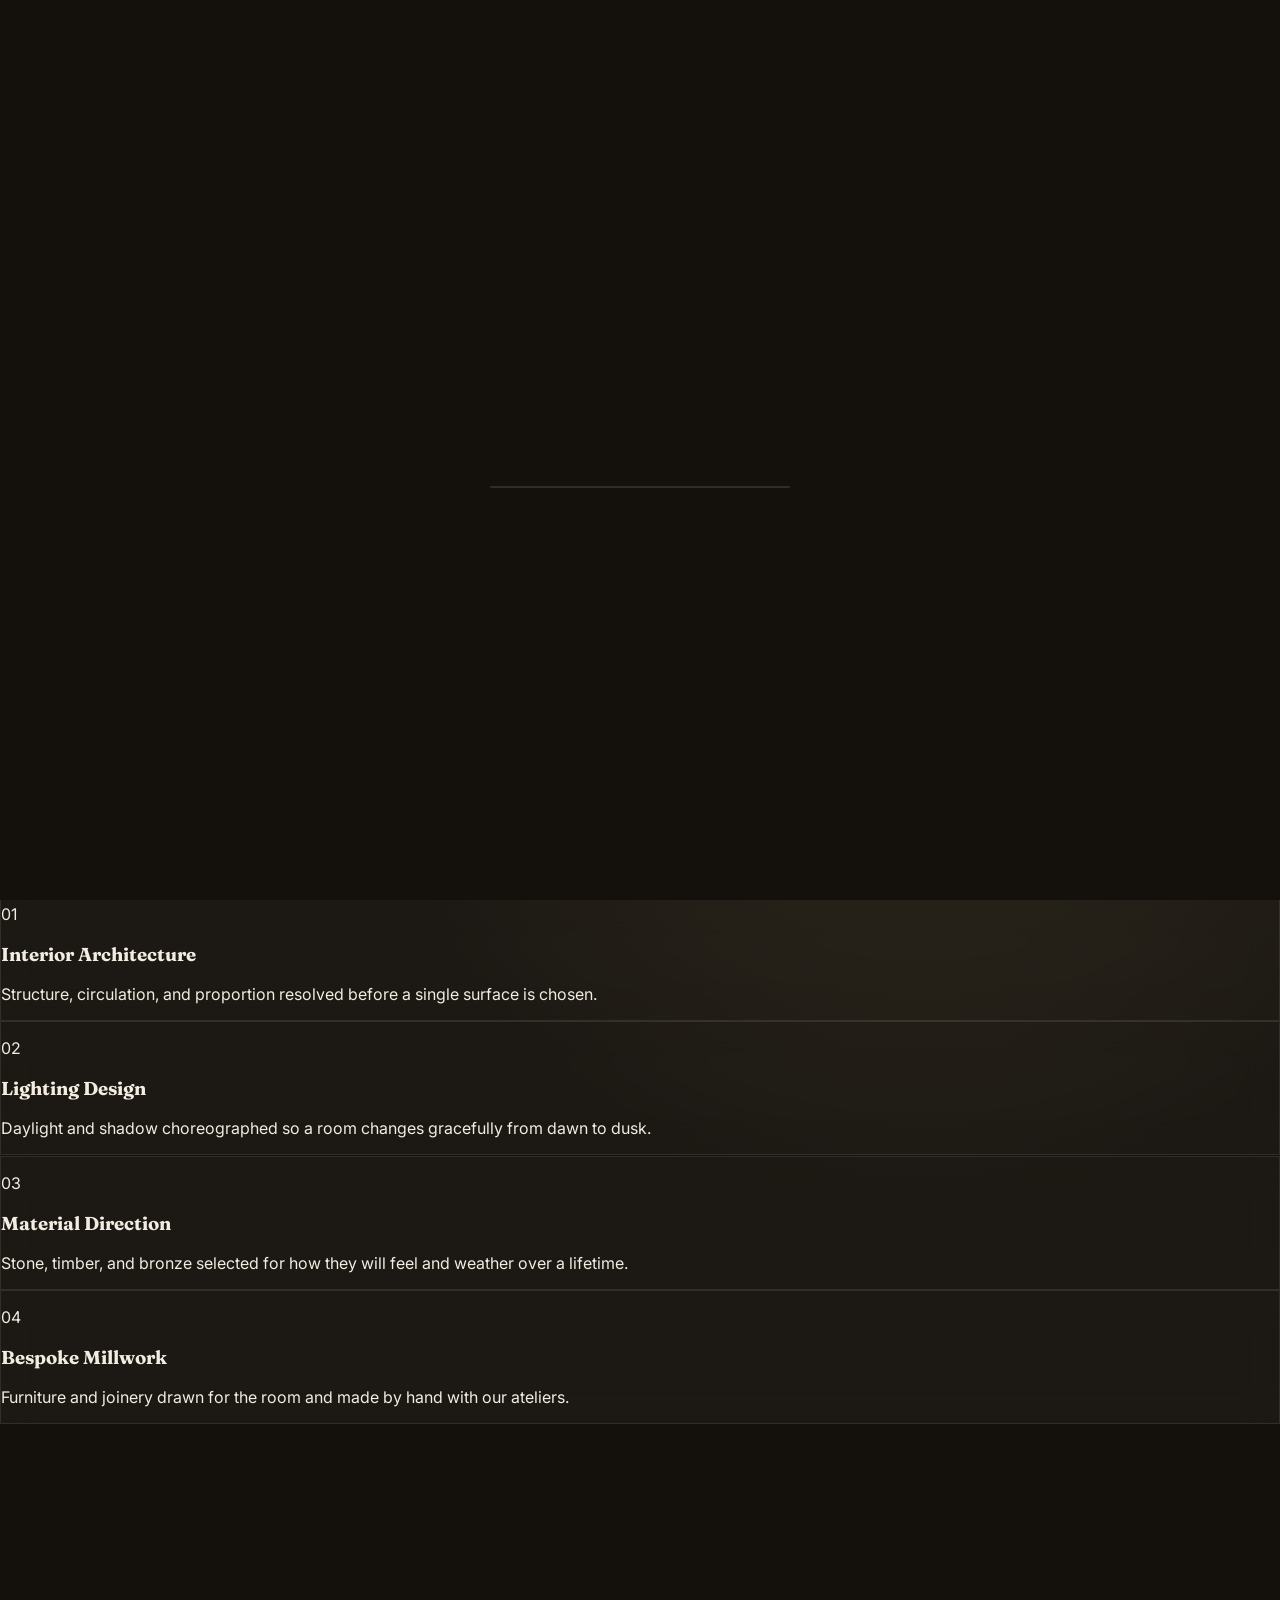
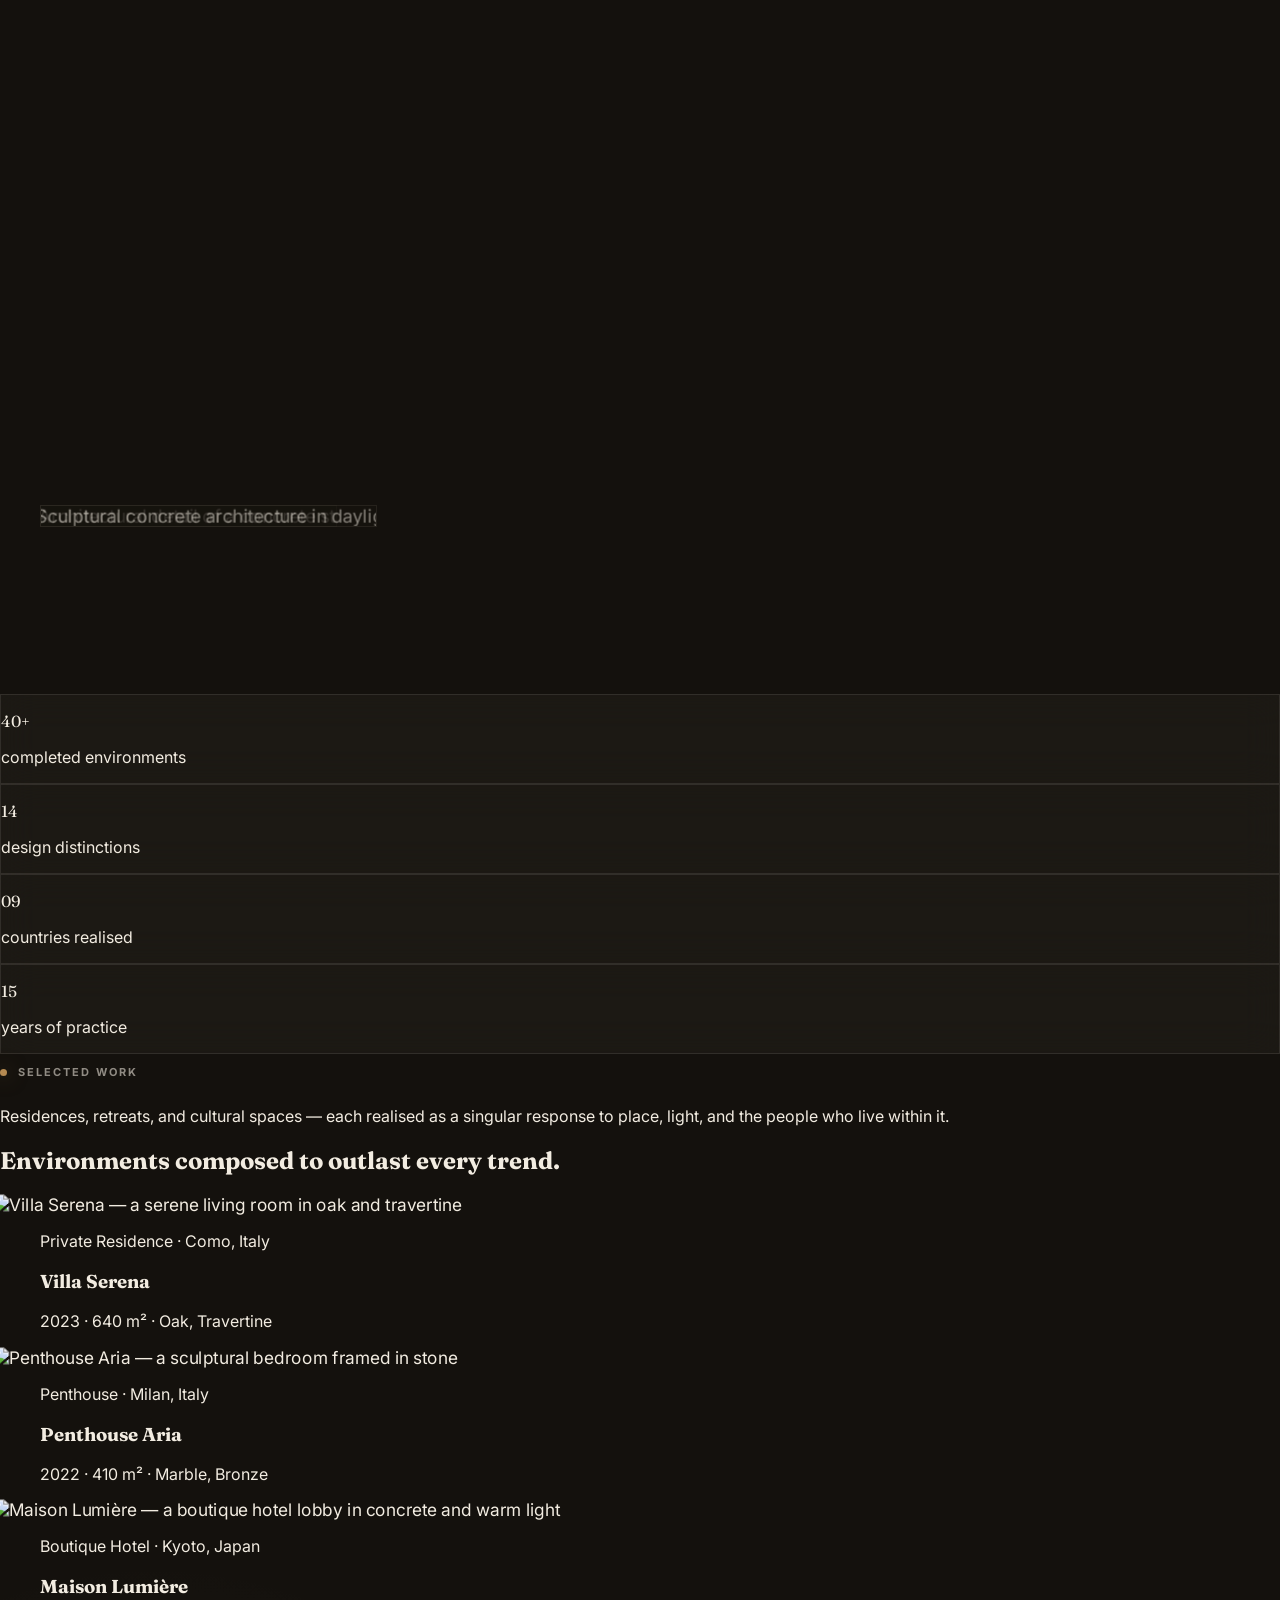
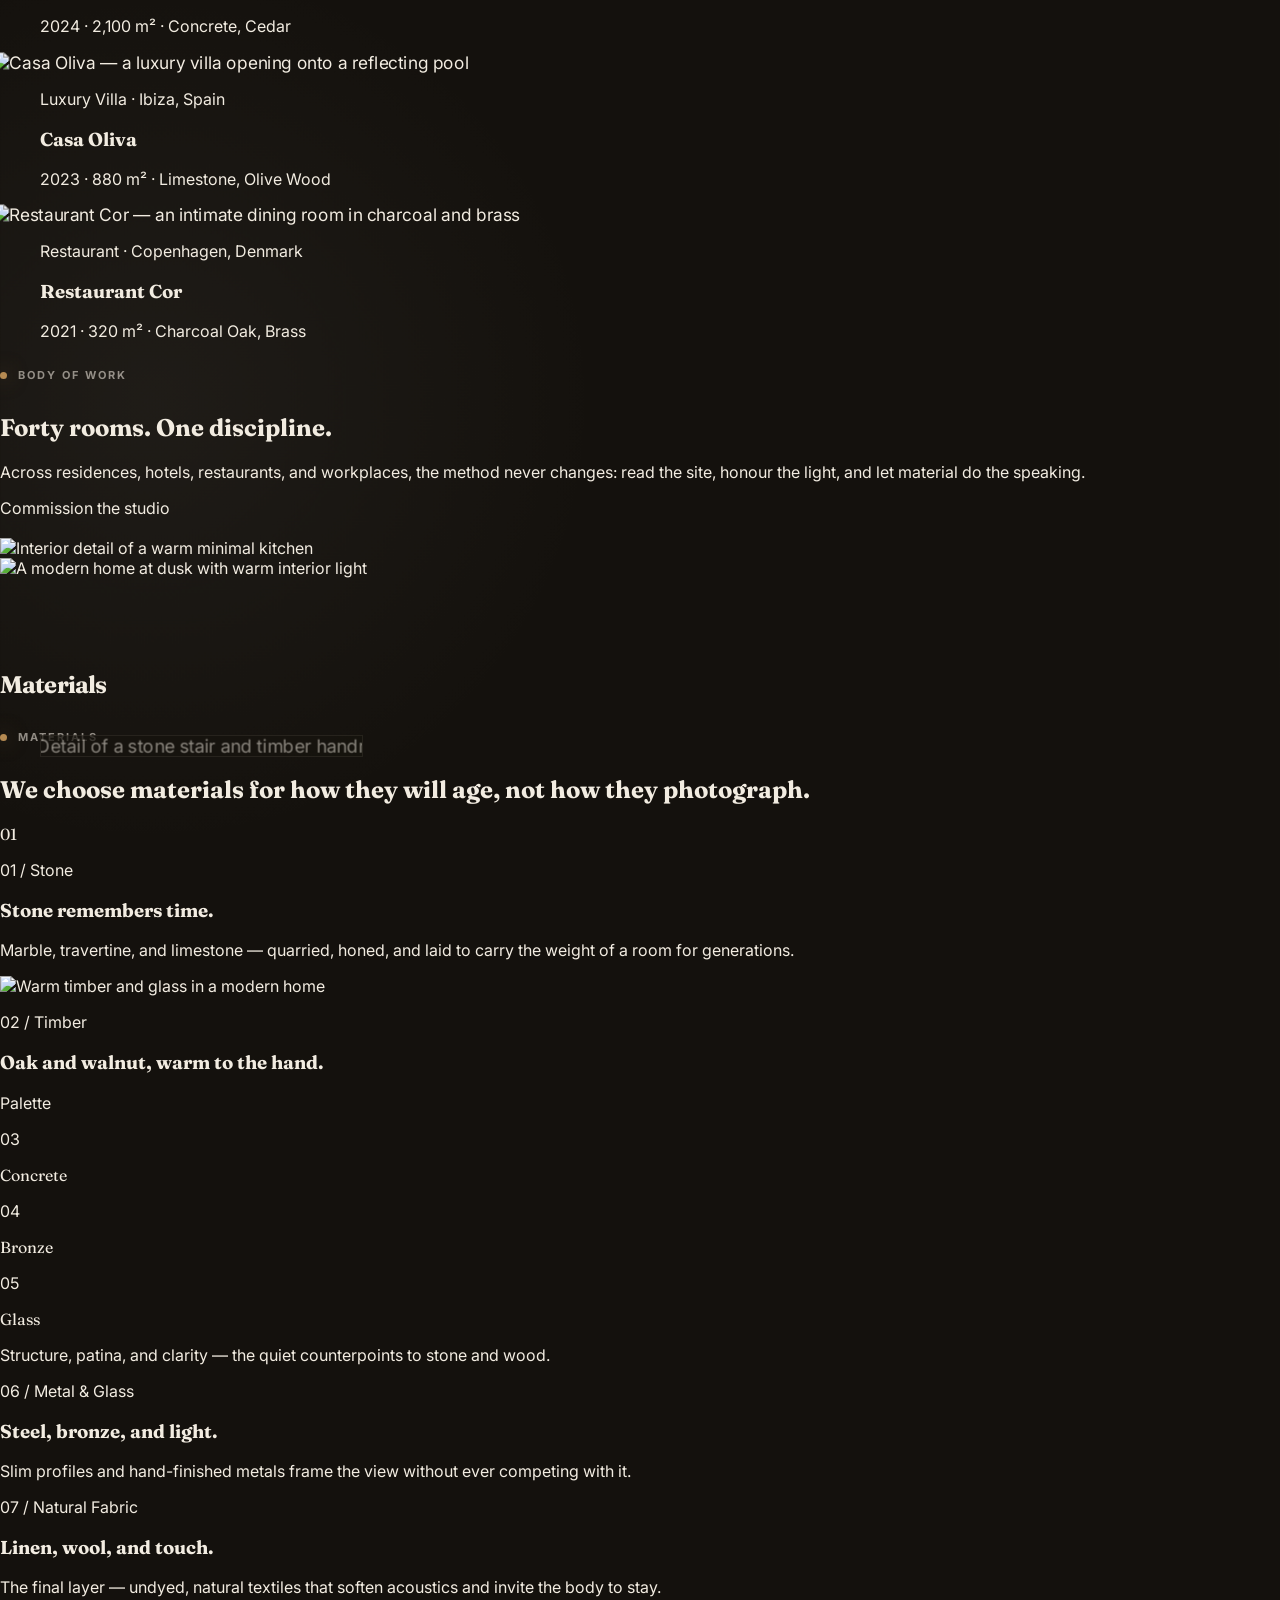
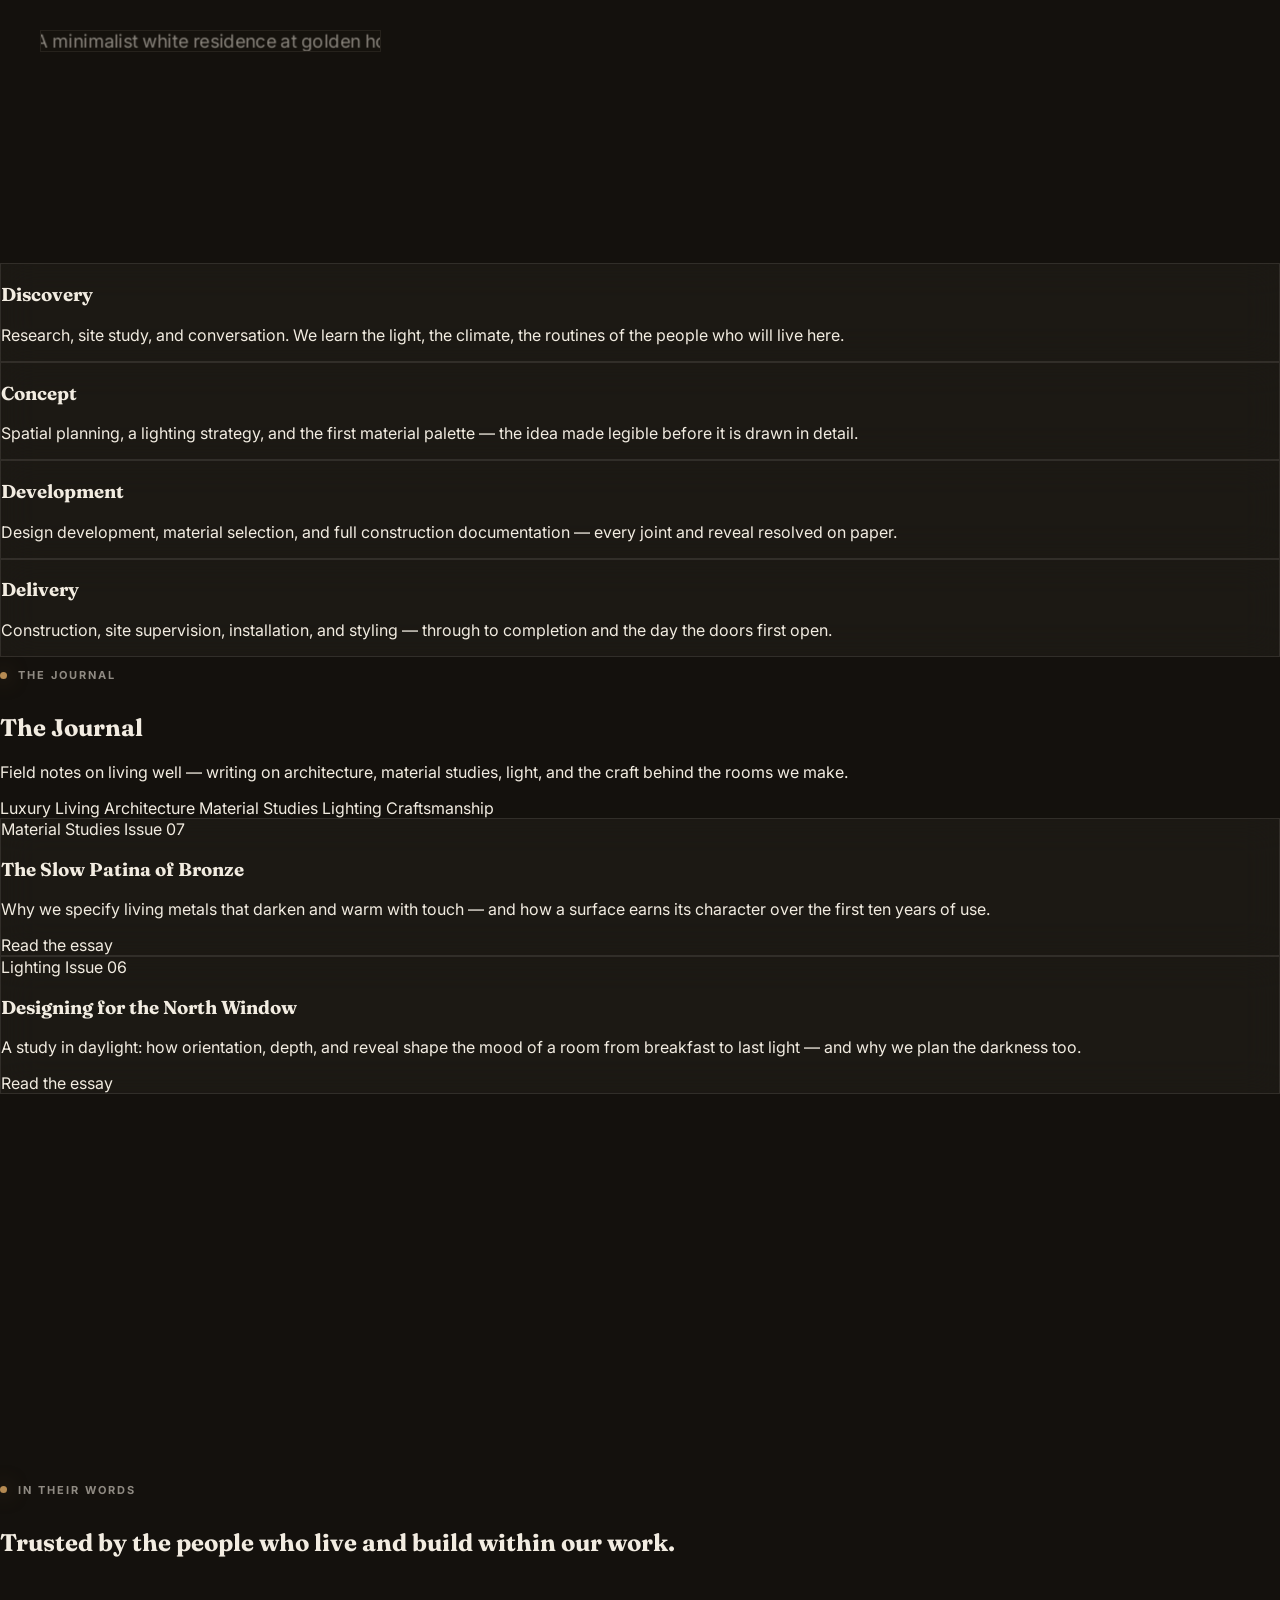
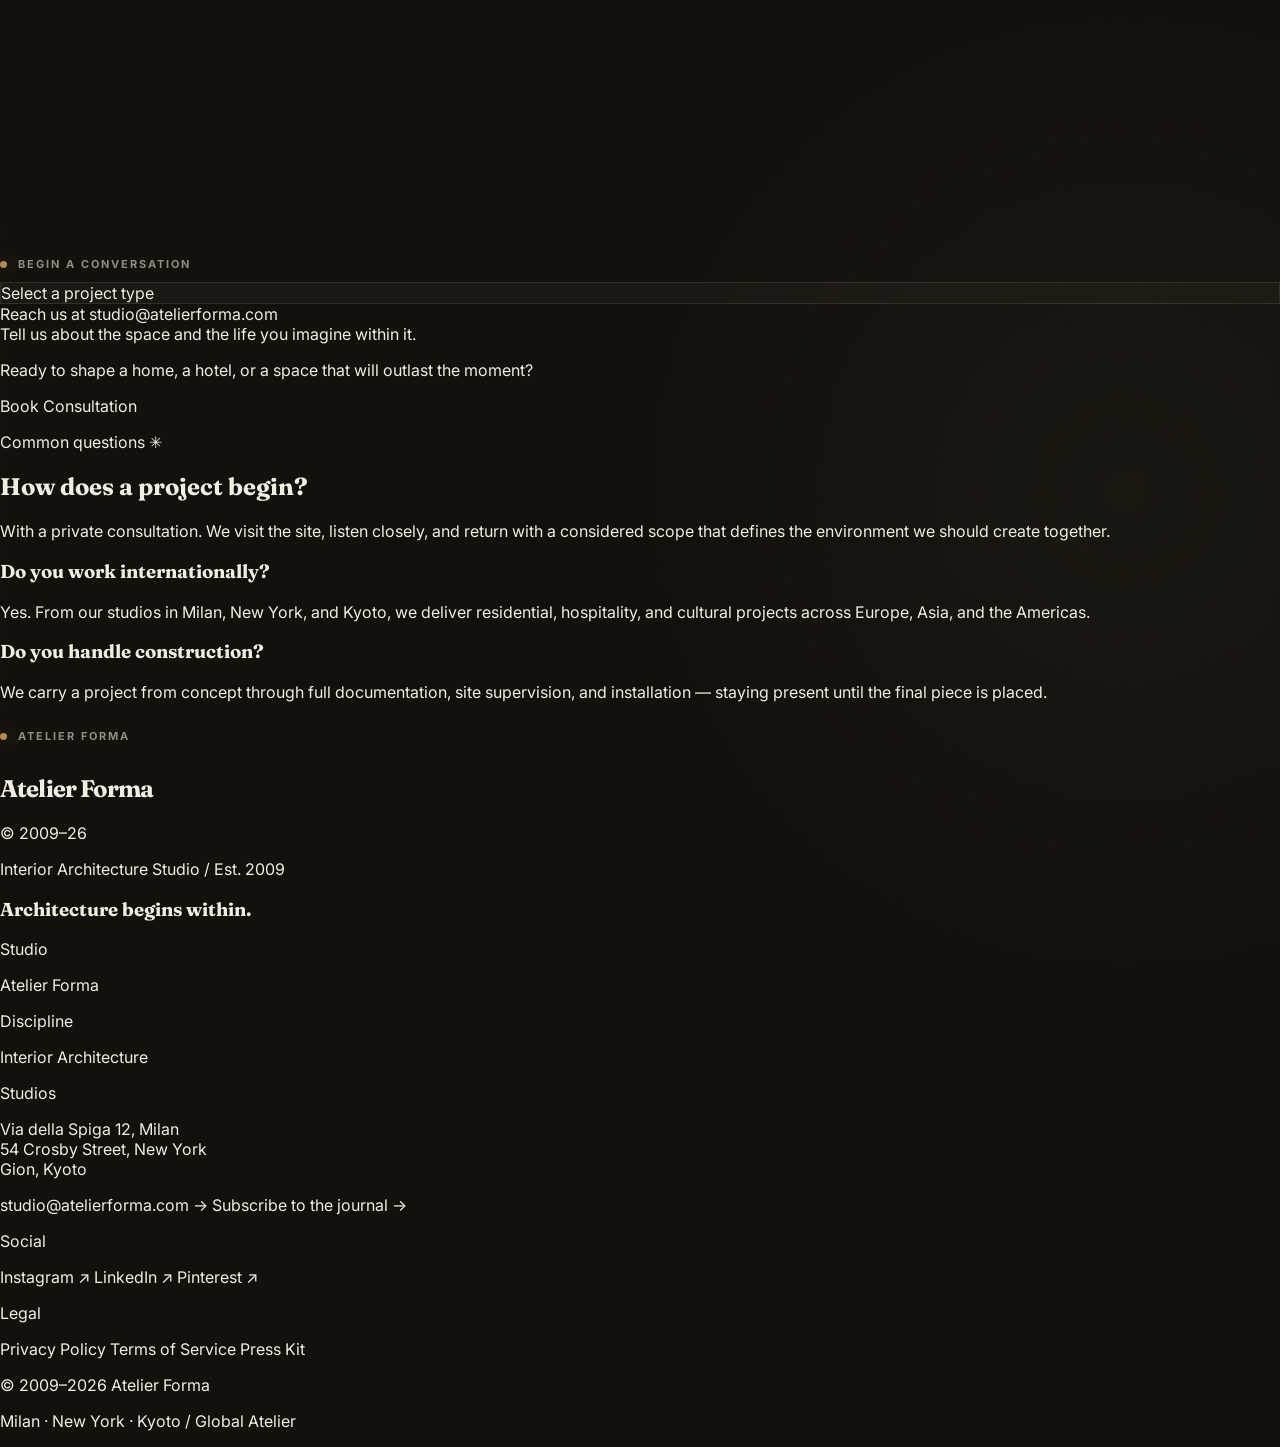
==== index.html @ 032d665d "Atelier Forma — luxury interior architecture site Co-Authored-By: Claude Opus 4.8 <noreply@anthropic" ====
<!DOCTYPE html>
<html lang="en">
<head>
<meta charset="utf-8">
<meta name="viewport" content="width=device-width, initial-scale=1">

<!-- Primary SEO -->
<title>Atelier Forma — Interior Architecture Studio | Architecture Begins Within</title>
<meta name="description" content="Atelier Forma is a global interior architecture studio designing timeless residential, hospitality, cultural, and wellness environments through space, light, proportion, material, and craftsmanship.">
<meta name="keywords" content="interior architecture, luxury interior design studio, residential architecture, hospitality design, boutique hotel design, penthouse interiors, material consulting, lighting design, bespoke millwork">
<meta name="author" content="Atelier Forma">
<meta name="theme-color" content="#14110d">
<meta name="robots" content="index, follow, max-image-preview:large, max-snippet:-1, max-video-preview:-1">
<link rel="canonical" href="https://www.atelierforma.com/">

<!-- Open Graph -->
<meta property="og:type" content="website">
<meta property="og:site_name" content="Atelier Forma">
<meta property="og:title" content="Atelier Forma — Interior Architecture Studio">
<meta property="og:description" content="Timeless interior architecture where space, light, material, and craftsmanship become one experience. Residential, hospitality, cultural, and wellness environments worldwide.">
<meta property="og:url" content="https://www.atelierforma.com/">
<meta property="og:locale" content="en_US">
<meta property="og:image" content="https://images.unsplash.com/photo-1600607687939-ce8a6c25118c?auto=format&fit=crop&w=1200&q=80">
<meta property="og:image:width" content="1200">
<meta property="og:image:height" content="630">
<meta property="og:image:alt" content="A calm, light-filled interior architecture space by Atelier Forma">

<!-- Twitter -->
<meta name="twitter:card" content="summary_large_image">
<meta name="twitter:title" content="Atelier Forma — Interior Architecture Studio">
<meta name="twitter:description" content="Timeless interior architecture where space, light, material, and craftsmanship become one experience.">
<meta name="twitter:image" content="https://images.unsplash.com/photo-1600607687939-ce8a6c25118c?auto=format&fit=crop&w=1200&q=80">

<!-- Libraries (preserved from source template) -->
<script src="https://cdn.tailwindcss.com"></script>
<script>
  tailwind.config = {
    theme: {
      extend: {
        fontFamily: {
          serif: ['Fraunces', 'Georgia', 'serif'],
          sans: ['Inter', 'ui-sans-serif', 'system-ui', 'sans-serif'],
        },
      },
    },
  };
</script>
<script src="https://unpkg.com/lucide@latest/dist/umd/lucide.min.js"></script>
<script src="https://cdnjs.cloudflare.com/ajax/libs/gsap/3.12.5/gsap.min.js"></script>
<script src="https://cdnjs.cloudflare.com/ajax/libs/gsap/3.12.5/ScrollTrigger.min.js"></script>
<script src="https://cdn.jsdelivr.net/npm/lenis@1.1.20/dist/lenis.min.js"></script>

<link rel="preconnect" href="https://fonts.googleapis.com">
<link rel="preconnect" href="https://fonts.gstatic.com" crossorigin="">
<link href="https://fonts.googleapis.com/css2?family=Fraunces:opsz,wght@9..144,300;9..144,400;9..144,500;9..144,600;9..144,700;9..144,900&family=Inter:wght@400;500;600;700;800&display=swap" rel="stylesheet">

<!-- Structured data -->
<script type="application/ld+json">
{
  "@context": "https://schema.org",
  "@type": "ProfessionalService",
  "name": "Atelier Forma",
  "alternateName": "Atelier Forma Interior Architecture",
  "description": "A global interior architecture studio designing timeless residential, hospitality, commercial, and wellness environments through architecture, light, proportion, material, and craftsmanship.",
  "url": "https://www.atelierforma.com/",
  "logo": "https://www.atelierforma.com/logo.svg",
  "image": "https://images.unsplash.com/photo-1600607687939-ce8a6c25118c?auto=format&fit=crop&w=1200&q=80",
  "slogan": "Architecture Begins Within.",
  "priceRange": "$$$$",
  "areaServed": "Worldwide",
  "knowsAbout": ["Interior Architecture", "Residential Design", "Hospitality Design", "Lighting Design", "Material Consulting", "Space Planning", "Bespoke Millwork"],
  "address": {
    "@type": "PostalAddress",
    "streetAddress": "Via della Spiga 12",
    "addressLocality": "Milan",
    "addressCountry": "IT"
  },
  "founder": { "@type": "Person", "name": "Atelier Forma" },
  "foundingDate": "2009",
  "sameAs": [
    "https://www.instagram.com/atelierforma",
    "https://www.linkedin.com/company/atelierforma",
    "https://www.pinterest.com/atelierforma"
  ]
}
</script>
<style>
:root {
  /* Warm luxury palette — Ivory · Stone · Concrete · Charcoal · Bronze · Oak · Deep Olive */
  --bg: #14110d;
  --panel: #1e1a14;
  --panel-2: #241f18;
  --cream: #f2ece1;         /* warm ivory */
  --muted: rgba(242, 236, 225, 0.58);
  --soft: rgba(242, 236, 225, 0.12);
  --line: rgba(242, 236, 225, 0.10);
  --bronze: #b58a52;        /* bronze / oak accent (replaces bright orange) */
  --bronze-soft: rgba(181, 138, 82, 0.20);
  --olive: #4a5238;         /* deep olive */
  --oak: #c9a877;
  --ease: cubic-bezier(.22, 1, .36, 1);
}
* { box-sizing: border-box; }
html {
  background: var(--bg);
  color-scheme: dark;
  scroll-behavior: auto;
}
body {
  margin: 0;
  overflow-x: hidden;
  background:
    radial-gradient(circle at 72% 8%, rgba(181, 138, 82, 0.14), transparent 36rem),
    radial-gradient(circle at 12% 46%, rgba(242, 236, 225, 0.05), transparent 28rem),
    radial-gradient(circle at 88% 88%, rgba(74, 82, 56, 0.10), transparent 30rem),
    var(--bg);
  color: var(--cream);
  font-family: Inter, ui-sans-serif, system-ui, -apple-system, BlinkMacSystemFont, "Segoe UI", sans-serif;
  -webkit-font-smoothing: antialiased;
}
a { color: inherit; text-decoration: none; }
img { display: block; }
::selection { background: var(--cream); color: var(--bg); }

/* Editorial serif for display headlines */
.font-serif { font-feature-settings: "liga" 1, "dlig" 1; }
.display { font-family: 'Fraunces', Georgia, serif; }

.sr-only {
  position: absolute; width: 1px; height: 1px; padding: 0; margin: -1px;
  overflow: hidden; clip: rect(0,0,0,0); white-space: nowrap; border: 0;
}

.noise {
  position: fixed; inset: 0; z-index: 1; pointer-events: none; opacity: .16;
  background-image: radial-gradient(rgba(255,255,255,.14) 1px, transparent 1px);
  background-size: 4px 4px;
  mask-image: linear-gradient(to bottom, transparent, #000 12%, #000 88%, transparent);
}
.grid-veil {
  position: fixed; inset: 0; z-index: 2; pointer-events: none; opacity: .11;
  background-image:
    linear-gradient(rgba(242,236,225,.08) 1px, transparent 1px),
    linear-gradient(90deg, rgba(242,236,225,.08) 1px, transparent 1px);
  background-size: 88px 88px;
  mask-image: linear-gradient(to bottom, transparent, #000 14%, #000 84%, transparent);
}
.page-rail {
  position: fixed; left: 22px; bottom: 28px; z-index: 45; pointer-events: none;
  writing-mode: vertical-rl; transform: rotate(180deg);
  color: rgba(242, 236, 225, .38);
  font-size: 10px; font-weight: 700; letter-spacing: .16em; text-transform: uppercase;
}
.wordmark { letter-spacing: -0.035em; white-space: nowrap; }
.nav-link { position: relative; text-transform: uppercase; letter-spacing: .06em; }
.nav-link::after {
  content: ""; position: absolute; left: 0; right: 0; bottom: -8px; height: 1px;
  transform: scaleX(0); transform-origin: right; background: currentColor;
  transition: transform .45s var(--ease);
}
.nav-link:hover::after { transform: scaleX(1); transform-origin: left; }
.section-label {
  display: inline-flex; align-items: center; gap: .7rem;
  font-size: 11px; font-weight: 700; letter-spacing: .18em; text-transform: uppercase;
  color: rgba(242,236,225,.56);
}
.section-label::before {
  content: ""; width: 7px; height: 7px; border-radius: 999px;
  background: var(--bronze); box-shadow: 0 0 20px rgba(181,138,82,.5);
}
.reveal, [data-reveal] {
  opacity: 0; transform: translateY(32px); will-change: opacity, transform;
}
.hero-card {
  transform-origin: center; will-change: transform;
  border: 1px solid var(--line); box-shadow: 0 40px 120px rgba(0,0,0,.62);
}
.glass {
  border: 1px solid var(--line);
  background: rgba(242,236,225,.035);
  backdrop-filter: blur(18px);
}
.magnetic-button {
  transition: transform .45s var(--ease), background .45s var(--ease), border-color .45s var(--ease), color .45s var(--ease);
}
.magnetic-button:hover {
  transform: translateY(-2px);
  border-color: rgba(181,138,82,.5);
  background: rgba(181,138,82,.12);
}
.service-card, .pricing-card, .note-card, .archive-card {
  transition: transform .55s var(--ease), border-color .55s var(--ease), background .55s var(--ease);
  will-change: transform, opacity;
}
.service-card:hover, .pricing-card:hover, .note-card:hover, .archive-card:hover {
  transform: translateY(-8px);
  border-color: rgba(181,138,82,.36);
  background: rgba(242,236,225,.06);
}
.note-card::after {
  content: ""; position: absolute; inset: 0; pointer-events: none; opacity: 0;
  background: linear-gradient(135deg, rgba(242, 236, 225, 0.12), transparent 42%);
  transition: opacity 500ms var(--ease);
}
.note-card:hover::after { opacity: 1; }
.masked-number {
  color: transparent; background-image: var(--number-image);
  background-position: 50% 50%; background-size: 118%;
  -webkit-background-clip: text; background-clip: text;
  filter: saturate(.72) brightness(1.02) sepia(.12);
  will-change: transform, background-position;
}
.strip-image, .archive-card img { will-change: transform; transform: scale(1.08); }
.archive-card:hover img { transform: scale(1.16); opacity: 0.98; }
.parallax-image {
  position: absolute; overflow: hidden; border: 1px solid var(--line);
  background: #17140f; opacity: .72; will-change: transform;
}
.parallax-image img {
  width: 100%; height: 100%; object-fit: cover;
  filter: saturate(.78) brightness(.74) sepia(.08); transform: scale(1.14); will-change: transform;
}
.timeline-bar {
  transform: scaleX(0); transform-origin: left center;
  background: linear-gradient(90deg, var(--bronze), rgba(242,236,225,.82));
}
.footer-input { transition: border-color .35s var(--ease), background .35s var(--ease); }
.footer-input:hover { border-color: rgba(181,138,82,.35); background: rgba(242,236,225,.06); }

/* Brand preloader */
.ax-loader {
  position: fixed; inset: 0; z-index: 200; display: flex; align-items: center;
  justify-content: center; background: var(--bg); will-change: transform;
}
.ax-loader__inner {
  display: flex; flex-direction: column; align-items: center; gap: 26px; padding: 0 24px;
}
.ax-loader__brand {
  display: inline-flex; align-items: baseline; line-height: 1;
  font-family: 'Fraunces', Georgia, serif; font-weight: 500; letter-spacing: -0.02em;
  color: var(--cream); font-size: clamp(2.4rem, 8vw, 5.4rem);
  opacity: 0; transform: translateY(18px); filter: blur(10px);
  will-change: transform, opacity, filter;
}
.ax-dot {
  width: 0.12em; height: 0.12em; margin-left: 0.16em; border-radius: 999px;
  background: var(--bronze); box-shadow: 0 0 28px rgba(181, 138, 82, 0.65);
  align-self: center;
}
.ax-loader__track {
  width: min(300px, 64vw); height: 2px; overflow: hidden; border-radius: 999px;
  background: rgba(242, 236, 225, 0.12);
}
.ax-loader__bar {
  width: 100%; height: 100%; transform: scaleX(0); transform-origin: left center;
  border-radius: 999px; background: linear-gradient(90deg, var(--bronze), rgba(242, 236, 225, 0.82));
}
.ax-loader__meta {
  display: flex; justify-content: space-between; width: min(300px, 64vw);
  font-size: 10px; font-weight: 700; letter-spacing: 0.16em; text-transform: uppercase;
  color: rgba(242, 236, 225, 0.45); opacity: 0;
}
@media (max-width: 767px) {
  .wordmark { letter-spacing: -0.03em; }
  .page-rail { display: none; }
}
@media (prefers-reduced-motion: reduce) {
  *, *::before, *::after {
    animation-duration: .001ms !important; animation-iteration-count: 1 !important;
    scroll-behavior: auto !important; transition-duration: .001ms !important;
  }
  .ax-loader { display: none; }
  .reveal, [data-reveal], .timeline-bar { opacity: 1 !important; transform: none !important; }
}
</style>
</head>

<body>
  <div class="noise" aria-hidden="true"></div>
  <div class="grid-veil" aria-hidden="true"></div>
  <div class="page-rail" aria-hidden="true">Atelier Forma / Interior Architecture</div>

  <div id="ax-loader" class="ax-loader" aria-hidden="true">
    <div class="ax-loader__inner">
      <div class="ax-loader__brand">
        <span>Atelier Forma</span><span class="ax-dot"></span>
      </div>
      <div class="ax-loader__track">
        <div class="ax-loader__bar"></div>
      </div>
      <div class="ax-loader__meta">
        <span class="ax-loader__pct">000</span>
        <span>Architecture Begins Within</span>
      </div>
    </div>
  </div>

  <header class="fixed inset-x-0 top-0 z-50 flex items-center justify-between px-5 py-5 md:px-8 lg:px-12">
    <a href="#home" class="display text-xl font-medium tracking-[-0.02em] text-[#f2ece1] md:text-2xl">
      Atelier&nbsp;Forma
    </a>

    <nav class="hidden items-center gap-10 text-xs font-semibold text-[#f2ece1]/82 md:flex" aria-label="Primary">
      <a href="#work" class="nav-link"><span class="mr-4 inline-block h-1.5 w-1.5 rounded-full bg-[#b58a52] align-middle"></span>Projects</a>
      <a href="#studio" class="nav-link">Philosophy</a>
      <a href="#materials" class="nav-link">Materials</a>
      <a href="#journal" class="nav-link">Journal</a>
      <a href="#contact" class="nav-link">Contact</a>
    </nav>

    <button class="glass flex h-10 w-10 items-center justify-center rounded-full md:hidden" aria-label="Open menu">
      <i data-lucide="menu" class="h-4 w-4"></i>
    </button>
  </header>

  <main id="home" class="relative z-10 overflow-hidden">

    <h1 class="sr-only">Atelier Forma — Global Interior Architecture Studio. Architecture Begins Within.</h1>

    <!-- ═══════════ HERO ═══════════ -->
    <section class="hero-section relative flex min-h-screen items-center overflow-hidden px-5 py-24 md:px-8 lg:px-12" aria-label="Introduction">
      <div class="hero-copy relative z-20 max-w-[380px]">
        <p class="section-label mb-10">Atelier Forma — Interior Architecture</p>
        <p class="display max-w-[360px] text-[26px] font-normal leading-[1.32] tracking-[-0.01em] text-[#f2ece1]/80 md:text-[31px]">
          <span class="text-[#f2ece1]">Architecture begins within.</span> We compose timeless interiors where space, light, material, and craftsmanship become one continuous experience.
        </p>

        <div class="mt-12 flex flex-wrap items-center gap-4">
          <a href="#work" class="magnetic-button inline-flex items-center gap-4 rounded-full border border-[#f2ece1]/14 px-5 py-3 text-xs font-semibold uppercase tracking-[0.18em] text-[#f2ece1]">
            View Projects
            <span class="flex h-8 w-8 items-center justify-center rounded-full bg-[#b58a52] text-[#14110d]">
              <i data-lucide="arrow-right" class="h-4 w-4"></i>
            </span>
          </a>
          <a href="#contact" class="magnetic-button inline-flex items-center rounded-full border border-[#f2ece1]/14 px-5 py-3 text-xs font-semibold uppercase tracking-[0.18em] text-[#f2ece1]/78">
            Start Your Project
          </a>
        </div>
      </div>

      <div class="hero-stack absolute left-1/2 top-[48%] z-10 h-[430px] w-[310px] -translate-x-1/2 -translate-y-1/2 md:h-[560px] md:w-[430px] lg:h-[620px] lg:w-[480px]" aria-hidden="true">
        <div class="hero-card absolute inset-0 -translate-x-20 translate-y-12 -rotate-[17deg] rounded-[20px] bg-[#241f18]">
          <div class="h-full w-full rounded-[20px] bg-gradient-to-br from-[#b58a52]/30 via-transparent to-black"></div>
        </div>

        <div class="hero-card absolute inset-0 translate-x-20 translate-y-10 rotate-[13deg] rounded-[20px] bg-[#d8ccb6]">
          <div class="display absolute right-10 top-20 text-[120px] font-medium text-[#4a5238]/70">F</div>
          <div class="absolute bottom-12 left-10 h-32 w-32 rounded-full border border-black/15"></div>
        </div>

        <div class="hero-card absolute inset-0 translate-x-32 translate-y-20 rotate-[18deg] rounded-[20px] bg-[#0f0d0a]">
          <div class="h-full w-full rounded-[20px] bg-[linear-gradient(135deg,rgba(242,236,225,.14),transparent_45%)]"></div>
        </div>

        <div class="hero-card absolute inset-0 rotate-[4deg] overflow-hidden rounded-[20px] bg-[#1c150f]">
          <img src="https://images.unsplash.com/photo-1600607687939-ce8a6c25118c?auto=format&fit=crop&w=1200&q=80" alt="A light-filled residential interior with warm timber and stone, designed by Atelier Forma" class="h-full w-full object-cover" style="filter:saturate(.9) brightness(.98)">
          <div class="absolute inset-0 bg-gradient-to-t from-black/45 via-transparent to-black/10"></div>
        </div>

        <button class="hero-cta absolute right-[-22px] top-1/2 z-20 flex h-16 w-16 -translate-y-1/2 items-center justify-center rounded-full border border-white/18 bg-black/75 text-white shadow-2xl backdrop-blur transition duration-300 hover:scale-110 hover:bg-[#b58a52]" aria-label="Explore projects" onclick="location.href='#work'">
          <i data-lucide="arrow-right" class="h-7 w-7"></i>
        </button>
      </div>

      <div class="hero-wordmark wordmark display pointer-events-none absolute -bottom-4 left-2 z-0 select-none text-[26vw] font-medium leading-none text-[#e9e0d2] md:-bottom-10 lg:left-6 lg:text-[22vw]" aria-hidden="true">
        Forma
      </div>

      <div class="hero-meta glass absolute bottom-10 right-5 z-20 hidden w-[280px] rounded-[24px] p-6 md:right-8 lg:block">
        <div class="mb-8 text-2xl text-[#b58a52]">✳</div>
        <p class="display text-[21px] leading-[1.28] tracking-[-0.01em]">
          Residential, hospitality, cultural, and wellness environments.
        </p>
        <div class="mt-10 flex items-center justify-between text-[10px] font-semibold uppercase tracking-[0.16em] text-[#f2ece1]/45">
          <span>Milan · Global Atelier</span>
          <span class="h-1 w-1 rounded-full bg-[#b58a52]"></span>
          <span>Est. 2009</span>
        </div>
      </div>
    </section>

    <!-- ═══════════ STUDIO PHILOSOPHY ═══════════ -->
    <section id="studio" class="brand-section relative flex min-h-screen items-center overflow-hidden px-5 py-24 md:px-8 lg:px-12" aria-label="Studio philosophy">
      <h2 class="brand-drift wordmark display pointer-events-none absolute -top-16 left-0 text-[6rem] font-medium leading-none text-[#f2ece1]/10 sm:text-[9rem] md:text-[13rem] lg:text-[17rem]" aria-hidden="true">
        Philosophy
      </h2>

      <div class="mx-auto grid w-full max-w-6xl gap-12 md:grid-cols-12">
        <div class="md:col-span-4">
          <p class="section-label">Studio Philosophy</p>
          <p data-reveal="" class="mt-8 max-w-sm text-sm font-medium leading-[1.75] text-[#f2ece1]/60">
            We believe a room is not decorated — it is composed. Every project begins with the architecture of experience: how light enters, how proportion settles the body, how a material ages beautifully across decades. Restraint is our discipline; permanence is our measure.
          </p>
          <p data-reveal="" class="mt-6 max-w-sm text-sm font-medium leading-[1.75] text-[#f2ece1]/50">
            The result is quiet, enduring, and unmistakably human — architecture that feels inevitable.
          </p>
        </div>

        <div class="brand-words grid gap-6 md:col-span-7 md:col-start-6">
          <p class="brand-word display text-6xl font-medium tracking-[-0.02em] md:text-8xl">Space</p>
          <p class="brand-word display text-right text-6xl font-medium tracking-[-0.02em] md:text-8xl">Light</p>
          <p class="brand-word display text-6xl font-medium tracking-[-0.02em] md:text-8xl">Material.</p>
          <p class="brand-word display text-right text-6xl font-medium tracking-[-0.02em] md:text-8xl">Proportion</p>
          <p class="brand-word display text-6xl font-medium tracking-[-0.02em] md:text-8xl">Craft</p>
        </div>
      </div>
    </section>

    <!-- ═══════════ SERVICES ═══════════ -->
    <section id="services" class="services-section relative min-h-screen overflow-hidden px-5 py-24 md:px-8 lg:px-12" aria-label="Services">
      <div class="absolute left-1/2 top-0 h-[360px] w-[78%] -translate-x-1/2 overflow-hidden rounded-b-[32px] border-x border-b border-[#f2ece1]/10 md:h-[480px] lg:h-[600px]">
        <img src="https://images.unsplash.com/photo-1616486338812-3dadae4b4ace?auto=format&fit=crop&w=1600&q=80" alt="Concrete and glass architectural volume in natural light" class="strip-image h-full w-full object-cover object-center opacity-70">
        <div class="absolute inset-0 bg-gradient-to-b from-transparent via-[#14110d]/20 to-[#14110d]"></div>
      </div>

      <div class="grid min-h-screen items-center gap-14 md:grid-cols-12">
        <div data-reveal="" class="md:col-span-3">
          <p class="section-label mb-20">Practice</p>
          <p class="max-w-60 text-sm font-medium leading-[1.75] text-[#f2ece1]/60">
            A single studio for the full arc of a space — from the first sketch of light to the final piece of commissioned furniture.
          </p>
        </div>

        <div class="md:col-span-6 md:col-start-4">
          <p class="services-copy display text-4xl font-medium leading-[1.02] tracking-[-0.02em] md:text-6xl lg:text-[68px]">
            We shape interior architecture as one continuous idea.
          </p>

          <div class="mt-10 grid gap-3 sm:grid-cols-2">
            <div class="service-card glass rounded-[28px] p-6">
              <p class="mb-14 text-xs font-semibold uppercase tracking-[0.16em] text-[#f2ece1]/44">01</p>
              <h3 class="display text-2xl font-medium tracking-[-0.01em]">Interior Architecture</h3>
              <p class="mt-4 text-sm leading-[1.6] text-[#f2ece1]/56">Structure, circulation, and proportion resolved before a single surface is chosen.</p>
            </div>
            <div class="service-card glass rounded-[28px] p-6">
              <p class="mb-14 text-xs font-semibold uppercase tracking-[0.16em] text-[#f2ece1]/44">02</p>
              <h3 class="display text-2xl font-medium tracking-[-0.01em]">Lighting Design</h3>
              <p class="mt-4 text-sm leading-[1.6] text-[#f2ece1]/56">Daylight and shadow choreographed so a room changes gracefully from dawn to dusk.</p>
            </div>
            <div class="service-card glass rounded-[28px] p-6">
              <p class="mb-14 text-xs font-semibold uppercase tracking-[0.16em] text-[#f2ece1]/44">03</p>
              <h3 class="display text-2xl font-medium tracking-[-0.01em]">Material Direction</h3>
              <p class="mt-4 text-sm leading-[1.6] text-[#f2ece1]/56">Stone, timber, and bronze selected for how they will feel and weather over a lifetime.</p>
            </div>
            <div class="service-card glass rounded-[28px] p-6">
              <p class="mb-14 text-xs font-semibold uppercase tracking-[0.16em] text-[#f2ece1]/44">04</p>
              <h3 class="display text-2xl font-medium tracking-[-0.01em]">Bespoke Millwork</h3>
              <p class="mt-4 text-sm leading-[1.6] text-[#f2ece1]/56">Furniture and joinery drawn for the room and made by hand with our ateliers.</p>
            </div>
          </div>
        </div>

        <div data-reveal="" class="md:col-span-2 md:col-start-11">
          <p class="mb-6 text-xs font-semibold uppercase tracking-[0.14em]">Full Scope <span aria-hidden="true">→</span></p>
          <p class="max-w-60 text-sm font-medium leading-[1.75] text-[#f2ece1]/56">
            One team carries a project from concept to completion — nothing is subcontracted to chance.
          </p>
        </div>
      </div>

      <!-- Full services index -->
      <div data-reveal="" class="mx-auto mt-10 grid max-w-6xl gap-x-8 gap-y-3 border-t border-[#f2ece1]/12 pt-10 sm:grid-cols-2 md:grid-cols-4">
        <p class="text-sm font-medium text-[#f2ece1]/70">Luxury Residential</p>
        <p class="text-sm font-medium text-[#f2ece1]/70">Hospitality Design</p>
        <p class="text-sm font-medium text-[#f2ece1]/70">Commercial Interiors</p>
        <p class="text-sm font-medium text-[#f2ece1]/70">Workspace Design</p>
        <p class="text-sm font-medium text-[#f2ece1]/70">Healthcare &amp; Wellness</p>
        <p class="text-sm font-medium text-[#f2ece1]/70">Retail Environments</p>
        <p class="text-sm font-medium text-[#f2ece1]/70">Space Planning</p>
        <p class="text-sm font-medium text-[#f2ece1]/70">Furniture Design</p>
        <p class="text-sm font-medium text-[#f2ece1]/70">Material Consulting</p>
        <p class="text-sm font-medium text-[#f2ece1]/70">Construction Documentation</p>
        <p class="text-sm font-medium text-[#f2ece1]/70">Site Supervision</p>
        <p class="text-sm font-medium text-[#f2ece1]/70">Project Management</p>
        <p class="text-sm font-medium text-[#f2ece1]/70">Custom Millwork</p>
        <p class="text-sm font-medium text-[#f2ece1]/70">Styling &amp; Curation</p>
        <p class="text-sm font-medium text-[#f2ece1]/70">Lighting Strategy</p>
        <p class="text-sm font-medium text-[#f2ece1]/70">Sustainability</p>
      </div>
    </section>

    <!-- ═══════════ AWARDS & RECOGNITION ═══════════ -->
    <section id="awards" class="numbers-intro relative min-h-screen overflow-hidden px-5 py-24 md:px-8 lg:px-12" aria-label="Awards and recognition">
      <figure class="parallax-image parallax-slow pointer-events-none right-4 top-32 h-28 w-40 rotate-[7deg] md:right-8 md:top-28 md:h-48 md:w-72">
        <img src="https://images.unsplash.com/photo-1567016376408-0226e4d0c1ea?auto=format&fit=crop&w=1200&q=80" alt="Architectural detail of a concrete stair">
      </figure>

      <figure class="parallax-image parallax-fast pointer-events-none bottom-24 left-4 h-24 w-36 rotate-[-9deg] md:bottom-20 md:left-10 md:h-40 md:w-60">
        <img src="https://images.unsplash.com/photo-1519710164239-da123dc03ef4?auto=format&fit=crop&w=1200&q=80" alt="Sculptural concrete architecture in daylight">
      </figure>

      <div class="grid min-h-screen items-center gap-12 md:grid-cols-12">
        <div data-reveal="" class="md:col-span-3">
          <p class="section-label mb-8">Recognition</p>
          <p class="max-w-72 text-sm font-medium leading-[1.75] text-[#f2ece1]/60">
            Our work is recognised internationally and published widely — though our truest measure is a space that still feels right a decade after handover.
          </p>
          <a href="#journal" class="mt-8 inline-flex items-center gap-2 text-xs font-semibold uppercase tracking-[0.14em]">Read the journal <i data-lucide="arrow-right" class="h-4 w-4"></i></a>
        </div>

        <div data-reveal="" class="md:col-span-5 md:col-start-5">
          <h2 class="display text-6xl font-medium leading-[0.98] tracking-[-0.02em] md:text-8xl lg:text-[128px]">Awards<br>&amp; Press</h2>
        </div>

        <div class="stat-grid md:col-span-3 md:col-start-10">
          <div class="grid grid-cols-2 gap-4">
            <div class="note-card glass rounded-[24px] p-5"><p class="display text-5xl font-medium tracking-[-0.02em]">40+</p><p class="mt-6 text-xs font-medium text-[#f2ece1]/50">completed environments</p></div>
            <div class="note-card glass rounded-[24px] p-5"><p class="display text-5xl font-medium tracking-[-0.02em]">14</p><p class="mt-6 text-xs font-medium text-[#f2ece1]/50">design distinctions</p></div>
            <div class="note-card glass rounded-[24px] p-5"><p class="display text-5xl font-medium tracking-[-0.02em]">09</p><p class="mt-6 text-xs font-medium text-[#f2ece1]/50">countries realised</p></div>
            <div class="note-card glass rounded-[24px] p-5"><p class="display text-5xl font-medium tracking-[-0.02em]">15</p><p class="mt-6 text-xs font-medium text-[#f2ece1]/50">years of practice</p></div>
          </div>
        </div>
      </div>
    </section>

    <!-- ═══════════ FEATURED PROJECTS ═══════════ -->
    <section id="projects" class="archive-scroll-section relative overflow-hidden px-5 py-24 md:px-8 lg:px-12" aria-label="Featured projects">
      <div class="mx-auto grid max-w-6xl gap-12 md:grid-cols-12">
        <div class="md:col-span-3">
          <p class="section-label">Selected Work</p>
          <p class="mt-8 max-w-64 text-sm font-medium leading-[1.75] text-[#f2ece1]/60">
            Residences, retreats, and cultural spaces — each realised as a singular response to place, light, and the people who live within it.
          </p>
        </div>

        <div class="md:col-span-8 md:col-start-5">
          <h2 class="archive-title display text-[54px] font-medium leading-[0.98] tracking-[-0.02em] text-[#f2ece1] md:text-[86px] lg:text-[104px]">
            Environments composed to outlast every trend.
          </h2>
        </div>
      </div>

      <div class="archive-gallery mt-20 flex gap-5 will-change-transform">
        <figure class="archive-card group relative h-[420px] w-[320px] shrink-0 overflow-hidden rounded-[34px] border border-[#f2ece1]/10 bg-[#17140f] md:h-[560px] md:w-[420px]">
          <img src="https://images.unsplash.com/photo-1600585154340-be6161a56a0c?auto=format&fit=crop&w=1200&q=80" alt="Villa Serena — a serene living room in oak and travertine" class="h-full w-full object-cover">
          <div class="absolute inset-0 bg-gradient-to-t from-[#14110d] via-transparent to-transparent"></div>
          <figcaption class="absolute bottom-6 left-6 right-6">
            <p class="text-[10px] font-semibold uppercase tracking-[0.18em] text-[#f2ece1]/60">Private Residence · Como, Italy</p>
            <h3 class="display mt-2 text-2xl font-medium tracking-[-0.01em]">Villa Serena</h3>
            <p class="mt-1 text-xs text-[#f2ece1]/55">2023 · 640 m² · Oak, Travertine</p>
          </figcaption>
        </figure>

        <figure class="archive-card group relative mt-20 h-[360px] w-[300px] shrink-0 overflow-hidden rounded-[34px] border border-[#f2ece1]/10 bg-[#17140f] md:h-[460px] md:w-[360px]">
          <img src="https://images.unsplash.com/photo-1600566753086-00f18fb6b3ea?auto=format&fit=crop&w=1200&q=80" alt="Penthouse Aria — a sculptural bedroom framed in stone" class="h-full w-full object-cover">
          <div class="absolute inset-0 bg-gradient-to-t from-[#14110d] via-transparent to-transparent"></div>
          <figcaption class="absolute bottom-6 left-6 right-6">
            <p class="text-[10px] font-semibold uppercase tracking-[0.18em] text-[#f2ece1]/60">Penthouse · Milan, Italy</p>
            <h3 class="display mt-2 text-2xl font-medium tracking-[-0.01em]">Penthouse Aria</h3>
            <p class="mt-1 text-xs text-[#f2ece1]/55">2022 · 410 m² · Marble, Bronze</p>
          </figcaption>
        </figure>

        <figure class="archive-card group relative h-[420px] w-[320px] shrink-0 overflow-hidden rounded-[34px] border border-[#f2ece1]/10 bg-[#17140f] md:h-[560px] md:w-[420px]">
          <img src="https://images.unsplash.com/photo-1618221195710-dd6b41faaea6?auto=format&fit=crop&w=1200&q=80" alt="Maison Lumière — a boutique hotel lobby in concrete and warm light" class="h-full w-full object-cover">
          <div class="absolute inset-0 bg-gradient-to-t from-[#14110d] via-transparent to-transparent"></div>
          <figcaption class="absolute bottom-6 left-6 right-6">
            <p class="text-[10px] font-semibold uppercase tracking-[0.18em] text-[#f2ece1]/60">Boutique Hotel · Kyoto, Japan</p>
            <h3 class="display mt-2 text-2xl font-medium tracking-[-0.01em]">Maison Lumière</h3>
            <p class="mt-1 text-xs text-[#f2ece1]/55">2024 · 2,100 m² · Concrete, Cedar</p>
          </figcaption>
        </figure>

        <figure class="archive-card group relative mt-28 h-[360px] w-[300px] shrink-0 overflow-hidden rounded-[34px] border border-[#f2ece1]/10 bg-[#17140f] md:h-[460px] md:w-[360px]">
          <img src="https://images.unsplash.com/photo-1580587771525-78b9dba3b914?auto=format&fit=crop&w=1200&q=80" alt="Casa Oliva — a luxury villa opening onto a reflecting pool" class="h-full w-full object-cover">
          <div class="absolute inset-0 bg-gradient-to-t from-[#14110d] via-transparent to-transparent"></div>
          <figcaption class="absolute bottom-6 left-6 right-6">
            <p class="text-[10px] font-semibold uppercase tracking-[0.18em] text-[#f2ece1]/60">Luxury Villa · Ibiza, Spain</p>
            <h3 class="display mt-2 text-2xl font-medium tracking-[-0.01em]">Casa Oliva</h3>
            <p class="mt-1 text-xs text-[#f2ece1]/55">2023 · 880 m² · Limestone, Olive Wood</p>
          </figcaption>
        </figure>

        <figure class="archive-card group relative h-[420px] w-[320px] shrink-0 overflow-hidden rounded-[34px] border border-[#f2ece1]/10 bg-[#17140f] md:h-[560px] md:w-[420px]">
          <img src="https://images.unsplash.com/photo-1615529182904-14819c35db37?auto=format&fit=crop&w=1200&q=80" alt="Restaurant Cor — an intimate dining room in charcoal and brass" class="h-full w-full object-cover">
          <div class="absolute inset-0 bg-gradient-to-t from-[#14110d] via-transparent to-transparent"></div>
          <figcaption class="absolute bottom-6 left-6 right-6">
            <p class="text-[10px] font-semibold uppercase tracking-[0.18em] text-[#f2ece1]/60">Restaurant · Copenhagen, Denmark</p>
            <h3 class="display mt-2 text-2xl font-medium tracking-[-0.01em]">Restaurant Cor</h3>
            <p class="mt-1 text-xs text-[#f2ece1]/55">2021 · 320 m² · Charcoal Oak, Brass</p>
          </figcaption>
        </figure>
      </div>
    </section>

    <!-- ═══════════ SIGNATURE WORK ═══════════ -->
    <section id="work" class="work-section relative min-h-screen overflow-hidden px-5 py-24 md:px-8 lg:px-12" aria-label="Body of work">
      <div class="grid min-h-screen items-center gap-12 md:grid-cols-12">
        <div class="work-copy md:col-span-3">
          <p class="section-label mb-8">Body of Work</p>
          <h2 class="display text-5xl font-medium leading-[1.0] tracking-[-0.02em] md:text-6xl">Forty rooms. One discipline.</h2>
          <p class="mt-6 max-w-72 text-sm font-medium leading-[1.75] text-[#f2ece1]/56">
            Across residences, hotels, restaurants, and workplaces, the method never changes: read the site, honour the light, and let material do the speaking.
          </p>
          <a href="#contact" class="magnetic-button mt-8 inline-flex rounded-full border border-[#f2ece1]/14 px-5 py-3 text-xs font-semibold uppercase tracking-[0.14em]">Commission the studio</a>
        </div>

        <div class="relative md:col-span-7 md:col-start-4">
          <div class="relative flex min-h-[520px] items-center justify-center">
            <span class="masked-number display text-[13rem] font-medium leading-none tracking-[-0.03em] md:text-[24rem] lg:text-[28rem]" style="--number-image: url('https://images.unsplash.com/photo-1600585154526-990dced4db0d?auto=format&amp;fit=crop&amp;w=1600&amp;q=90')">40</span>
            <img src="https://images.unsplash.com/photo-1600607687920-4e2a09cf159d?auto=format&fit=crop&w=1200&q=80" alt="Interior detail of a warm minimal kitchen" class="project-card absolute left-0 top-14 hidden h-44 w-72 rotate-[-14deg] rounded-[18px] border border-[#f2ece1]/10 object-cover md:block">
            <img src="https://images.unsplash.com/photo-1449844908441-8829872d2607?auto=format&fit=crop&w=1200&q=80" alt="A modern home at dusk with warm interior light" class="project-card absolute right-4 top-6 hidden h-44 w-72 rotate-[10deg] rounded-[18px] border border-[#f2ece1]/10 object-cover md:block">
          </div>
        </div>

        <div data-reveal="" class="md:col-span-2">
          <p class="text-xs font-semibold uppercase tracking-[0.14em] text-[#f2ece1]/62">Typologies</p>
          <p class="mt-8 text-sm font-medium leading-[1.75] text-[#f2ece1]/50">Residences, Villas, Penthouses, Hotels, Restaurants, Offices, Clinics, Retail</p>
        </div>
      </div>
    </section>

    <!-- ═══════════ MATERIALS ═══════════ -->
    <section id="materials" class="partners-section relative min-h-screen overflow-hidden px-5 py-24 md:px-8 lg:px-12" aria-label="Materials">
      <h2 class="partners-heading wordmark display pointer-events-none absolute left-5 top-16 text-[18vw] font-medium leading-none tracking-[-0.03em] text-[#f2ece1]/[0.055] md:left-8 md:top-10 md:text-[15vw]" aria-hidden="true">
        Materials
      </h2>

      <figure class="parallax-image parallax-slow pointer-events-none absolute right-5 top-28 hidden h-44 w-72 rotate-[5deg] overflow-hidden rounded-[28px] border border-[#f2ece1]/10 md:block lg:right-14 lg:h-56 lg:w-96">
        <img src="https://images.unsplash.com/photo-1600585154526-990dced4db0d?auto=format&fit=crop&w=1200&q=80" alt="Detail of a stone stair and timber handrail" class="h-full w-full object-cover">
      </figure>

      <div class="relative z-10 mx-auto flex min-h-screen w-full max-w-6xl flex-col justify-center">
        <div class="mb-16 grid gap-8 md:grid-cols-12">
          <div class="md:col-span-3">
            <p class="section-label">Materials</p>
          </div>

          <div class="md:col-span-7 md:col-start-5">
            <h2 class="display text-[52px] font-medium leading-[0.98] tracking-[-0.02em] text-[#f2ece1] md:text-[84px] lg:text-[96px]">
              We choose materials for how they will age, not how they photograph.
            </h2>
          </div>
        </div>

        <div class="partner-logos grid grid-cols-1 gap-5 md:grid-cols-12">
          <article class="note-card group relative min-h-[430px] overflow-hidden rounded-[38px] border border-[#f2ece1]/10 bg-[#f2ece1] p-8 text-[#14110d] md:col-span-5">
            <div class="display absolute -right-6 -top-10 text-[180px] font-medium leading-none tracking-[-0.03em] text-[#14110d]/[0.06]">01</div>
            <div class="relative z-10 flex h-full flex-col justify-between">
              <div>
                <p class="text-xs font-semibold uppercase tracking-[0.18em] text-[#14110d]/45">01 / Stone</p>
                <h3 class="display mt-12 max-w-sm text-[50px] font-medium leading-[0.94] tracking-[-0.02em] md:text-[62px]">Stone remembers time.</h3>
              </div>
              <p class="max-w-sm text-base font-medium leading-[1.55] text-[#14110d]/62">Marble, travertine, and limestone — quarried, honed, and laid to carry the weight of a room for generations.</p>
            </div>
          </article>

          <article class="note-card group relative min-h-[430px] overflow-hidden rounded-[38px] border border-[#f2ece1]/10 bg-[#181410] md:col-span-4">
            <img src="https://images.unsplash.com/photo-1449844908441-8829872d2607?auto=format&fit=crop&w=1200&q=80" alt="Warm timber and glass in a modern home" class="h-full w-full object-cover opacity-70 transition duration-700 group-hover:scale-105 group-hover:opacity-90">
            <div class="absolute inset-0 bg-gradient-to-t from-[#14110d] via-[#14110d]/25 to-transparent"></div>
            <div class="absolute bottom-7 left-7 right-7">
              <p class="text-xs font-semibold uppercase tracking-[0.18em] text-[#f2ece1]/55">02 / Timber</p>
              <h3 class="display mt-4 text-[34px] font-medium leading-[0.98] tracking-[-0.02em] text-[#f2ece1]">Oak and walnut, warm to the hand.</h3>
            </div>
          </article>

          <article class="note-card relative min-h-[430px] overflow-hidden rounded-[38px] border border-[#f2ece1]/10 bg-[#f2ece1]/[0.035] p-7 md:col-span-3">
            <p class="text-xs font-semibold uppercase tracking-[0.18em] text-[#f2ece1]/42">Palette</p>
            <div class="mt-10 space-y-5">
              <div class="border-b border-[#f2ece1]/10 pb-5"><p class="text-[11px] font-semibold uppercase tracking-[0.16em] text-[#f2ece1]/32">03</p><p class="display mt-2 text-2xl font-medium tracking-[-0.01em]">Concrete</p></div>
              <div class="border-b border-[#f2ece1]/10 pb-5"><p class="text-[11px] font-semibold uppercase tracking-[0.16em] text-[#f2ece1]/32">04</p><p class="display mt-2 text-2xl font-medium tracking-[-0.01em]">Bronze</p></div>
              <div><p class="text-[11px] font-semibold uppercase tracking-[0.16em] text-[#f2ece1]/32">05</p><p class="display mt-2 text-2xl font-medium tracking-[-0.01em]">Glass</p></div>
            </div>
            <div class="absolute bottom-7 left-7 right-7">
              <p class="text-sm font-medium leading-[1.65] text-[#f2ece1]/56">Structure, patina, and clarity — the quiet counterpoints to stone and wood.</p>
            </div>
          </article>

          <article class="note-card group relative overflow-hidden rounded-[38px] border border-[#f2ece1]/10 bg-[#100e0a] p-8 md:col-span-7">
            <div class="absolute right-8 top-8 h-24 w-24 rounded-full border border-[#f2ece1]/10"></div>
            <div class="absolute right-14 top-14 h-12 w-12 rounded-full border border-[#f2ece1]/10"></div>
            <div class="relative z-10 grid gap-8 md:grid-cols-12">
              <div class="md:col-span-4">
                <p class="text-xs font-semibold uppercase tracking-[0.18em] text-[#f2ece1]/42">06 / Metal &amp; Glass</p>
              </div>
              <div class="md:col-span-8">
                <h3 class="display max-w-2xl text-[44px] font-medium leading-[0.98] tracking-[-0.02em] text-[#f2ece1] md:text-[60px]">Steel, bronze, and light.</h3>
                <p class="mt-7 max-w-lg text-sm font-medium leading-[1.7] text-[#f2ece1]/56">Slim profiles and hand-finished metals frame the view without ever competing with it.</p>
              </div>
            </div>
          </article>

          <article class="note-card relative overflow-hidden rounded-[38px] border border-[#f2ece1]/10 bg-[#b58a52] p-8 text-[#14110d] md:col-span-5">
            <div class="absolute -right-10 -top-10 h-40 w-40 rounded-full bg-[#14110d]/10"></div>
            <p class="text-xs font-semibold uppercase tracking-[0.18em] text-[#14110d]/55">07 / Natural Fabric</p>
            <h3 class="display mt-12 max-w-sm text-[42px] font-medium leading-[0.96] tracking-[-0.02em] md:text-[54px]">Linen, wool, and touch.</h3>
            <p class="mt-8 max-w-sm text-sm font-medium leading-[1.65] text-[#14110d]/62">The final layer — undyed, natural textiles that soften acoustics and invite the body to stay.</p>
          </article>
        </div>
      </div>
    </section>

    <!-- ═══════════ DESIGN PROCESS ═══════════ -->
    <section id="process" class="process-section relative min-h-screen overflow-hidden px-5 py-24 md:px-8 lg:px-12" aria-label="Design process">
      <figure class="parallax-image parallax-slow pointer-events-none right-4 top-24 h-28 w-44 rotate-[4deg] md:right-8 md:top-20 md:h-56 md:w-80">
        <img src="https://images.unsplash.com/photo-1512917774080-9991f1c4c750?auto=format&fit=crop&w=1200&q=80" alt="A minimalist white residence at golden hour">
      </figure>

      <div data-reveal="" class="mb-16 max-w-2xl">
        <p class="section-label mb-8">The Process</p>
        <h2 class="display text-6xl font-medium leading-[1.0] tracking-[-0.02em] md:text-8xl">From first light<br>to final key.</h2>
        <p class="mt-6 max-w-md text-sm font-medium leading-[1.75] text-[#f2ece1]/56">
          A measured sequence that turns ambition into architecture — carried by one studio, without a handover in sight.
        </p>
      </div>

      <div class="relative h-72 overflow-hidden rounded-[32px] border border-[#f2ece1]/10 bg-[#f2ece1]/[0.025]">
        <div class="timeline-bar absolute left-0 top-10 h-7 w-1/4 rounded-r-full text-[#14110d]"><span class="ml-4 text-xs font-semibold leading-7">Discovery</span></div>
        <div class="timeline-bar absolute left-[18%] top-24 h-7 w-1/4 rounded-r-full text-[#14110d]"><span class="ml-4 text-xs font-semibold leading-7">Concept</span></div>
        <div class="timeline-bar absolute left-[36%] top-[9.5rem] h-7 w-1/3 rounded-r-full text-[#14110d]"><span class="ml-4 text-xs font-semibold leading-7">Development</span></div>
        <div class="timeline-bar absolute left-[62%] top-52 h-7 w-1/3 rounded-r-full text-[#14110d]"><span class="ml-4 text-xs font-semibold leading-7">Delivery</span></div>
        <div class="grid h-full grid-cols-4 divide-x divide-[#f2ece1]/10"></div>
      </div>

      <div class="process-columns mt-8 grid gap-4 md:grid-cols-4">
        <div class="glass rounded-[28px] p-6"><h3 class="display text-2xl font-medium tracking-[-0.01em]">Discovery</h3><p class="mt-5 text-sm leading-[1.65] text-[#f2ece1]/56">Research, site study, and conversation. We learn the light, the climate, the routines of the people who will live here.</p></div>
        <div class="glass rounded-[28px] p-6"><h3 class="display text-2xl font-medium tracking-[-0.01em]">Concept</h3><p class="mt-5 text-sm leading-[1.65] text-[#f2ece1]/56">Spatial planning, a lighting strategy, and the first material palette — the idea made legible before it is drawn in detail.</p></div>
        <div class="glass rounded-[28px] p-6"><h3 class="display text-2xl font-medium tracking-[-0.01em]">Development</h3><p class="mt-5 text-sm leading-[1.65] text-[#f2ece1]/56">Design development, material selection, and full construction documentation — every joint and reveal resolved on paper.</p></div>
        <div class="glass rounded-[28px] p-6"><h3 class="display text-2xl font-medium tracking-[-0.01em]">Delivery</h3><p class="mt-5 text-sm leading-[1.65] text-[#f2ece1]/56">Construction, site supervision, installation, and styling — through to completion and the day the doors first open.</p></div>
      </div>
    </section>

    <!-- ═══════════ JOURNAL ═══════════ -->
    <section id="journal" class="pricing-section relative min-h-screen px-5 py-24 md:px-8 lg:px-12" aria-label="Journal">
      <div class="grid gap-12 md:grid-cols-12">
        <div class="pricing-copy md:col-span-4">
          <p class="section-label mb-8">The Journal</p>
          <h2 class="display text-6xl font-medium leading-[1.0] tracking-[-0.02em] md:text-8xl">The Journal</h2>
          <p class="mt-6 max-w-72 text-sm font-medium leading-[1.75] text-[#f2ece1]/56">
            Field notes on living well — writing on architecture, material studies, light, and the craft behind the rooms we make.
          </p>
          <div class="mt-8 flex flex-wrap gap-2 max-w-xs">
            <span class="rounded-full border border-[#f2ece1]/14 px-3 py-1 text-xs font-medium text-[#f2ece1]/62">Luxury Living</span>
            <span class="rounded-full border border-[#f2ece1]/14 px-3 py-1 text-xs font-medium text-[#f2ece1]/62">Architecture</span>
            <span class="rounded-full border border-[#f2ece1]/14 px-3 py-1 text-xs font-medium text-[#f2ece1]/62">Material Studies</span>
            <span class="rounded-full border border-[#f2ece1]/14 px-3 py-1 text-xs font-medium text-[#f2ece1]/62">Lighting</span>
            <span class="rounded-full border border-[#f2ece1]/14 px-3 py-1 text-xs font-medium text-[#f2ece1]/62">Craftsmanship</span>
          </div>
        </div>

        <div class="pricing-list grid gap-5 md:col-span-7 md:col-start-6">
          <article class="pricing-card glass rounded-[36px] p-8">
            <div class="mb-8 flex flex-wrap items-center gap-3 text-xs font-semibold uppercase tracking-[0.16em] text-[#f2ece1]/50">
              <span class="rounded-full bg-[#b58a52] px-3 py-1 text-[#14110d]">Material Studies</span>
              <span>Issue 07</span>
            </div>
            <h3 class="display text-4xl font-medium leading-[1.02] tracking-[-0.02em] md:text-5xl">The Slow Patina of Bronze</h3>
            <p class="mt-6 max-w-xl text-sm font-medium leading-[1.7] text-[#f2ece1]/58">Why we specify living metals that darken and warm with touch — and how a surface earns its character over the first ten years of use.</p>
            <a href="#" class="mt-8 inline-flex items-center gap-2 text-xs font-semibold uppercase tracking-[0.14em] text-[#f2ece1]">Read the essay <i data-lucide="arrow-right" class="h-4 w-4"></i></a>
          </article>

          <article class="pricing-card glass rounded-[36px] p-8">
            <div class="mb-8 flex flex-wrap items-center gap-3 text-xs font-semibold uppercase tracking-[0.16em] text-[#f2ece1]/50">
              <span class="rounded-full bg-[#4a5238] px-3 py-1 text-[#f2ece1]">Lighting</span>
              <span>Issue 06</span>
            </div>
            <h3 class="display text-4xl font-medium leading-[1.02] tracking-[-0.02em] md:text-5xl">Designing for the North Window</h3>
            <p class="mt-6 max-w-xl text-sm font-medium leading-[1.7] text-[#f2ece1]/58">A study in daylight: how orientation, depth, and reveal shape the mood of a room from breakfast to last light — and why we plan the darkness too.</p>
            <a href="#" class="mt-8 inline-flex items-center gap-2 text-xs font-semibold uppercase tracking-[0.14em] text-[#f2ece1]">Read the essay <i data-lucide="arrow-right" class="h-4 w-4"></i></a>
          </article>
        </div>
      </div>
    </section>

    <!-- ═══════════ OUR STUDIO ═══════════ -->
    <section id="our-studio" class="relative px-5 py-24 md:px-8 lg:px-12" aria-label="Our studio">
      <div class="mx-auto grid max-w-6xl gap-12 md:grid-cols-12">
        <div data-reveal="" class="md:col-span-4">
          <p class="section-label mb-8">Our Studio</p>
          <h2 class="display text-5xl font-medium leading-[1.0] tracking-[-0.02em] md:text-6xl">A small studio, deliberately.</h2>
        </div>
        <div class="md:col-span-7 md:col-start-6">
          <p data-reveal="" class="display text-2xl font-normal leading-[1.4] tracking-[-0.01em] text-[#f2ece1]/85 md:text-[28px]">
            Founded in Milan in 2009, Atelier Forma keeps a deliberately small bench of architects, designers, and makers so that no project is ever handed off, and every room carries the same hand.
          </p>
          <div class="mt-12 grid gap-8 sm:grid-cols-3">
            <div data-reveal="">
              <p class="text-xs font-semibold uppercase tracking-[0.16em] text-[#f2ece1]/45">Vision</p>
              <p class="mt-4 text-sm font-medium leading-[1.7] text-[#f2ece1]/60">To make interiors that feel inevitable — calm, generous, and true to the life inside them.</p>
            </div>
            <div data-reveal="">
              <p class="text-xs font-semibold uppercase tracking-[0.16em] text-[#f2ece1]/45">Craft</p>
              <p class="mt-4 text-sm font-medium leading-[1.7] text-[#f2ece1]/60">We work hand-in-hand with stonemasons, joiners, and metalworkers we have trusted for years.</p>
            </div>
            <div data-reveal="">
              <p class="text-xs font-semibold uppercase tracking-[0.16em] text-[#f2ece1]/45">Sustainability</p>
              <p class="mt-4 text-sm font-medium leading-[1.7] text-[#f2ece1]/60">Longevity is our first sustainability. We build once, well, from materials meant to endure.</p>
            </div>
          </div>
        </div>
      </div>
    </section>

    <!-- ═══════════ TESTIMONIALS ═══════════ -->
    <section id="testimonials" class="relative px-5 py-24 md:px-8 lg:px-12" aria-label="Testimonials">
      <div class="mx-auto max-w-6xl">
        <div class="mb-14 grid gap-8 md:grid-cols-12">
          <div class="md:col-span-3"><p class="section-label">In Their Words</p></div>
          <div class="md:col-span-8 md:col-start-5">
            <h2 class="display text-[44px] font-medium leading-[1.0] tracking-[-0.02em] md:text-[68px]">Trusted by the people who live and build within our work.</h2>
          </div>
        </div>

        <div class="grid gap-5 md:grid-cols-3">
          <figure data-reveal="" class="glass rounded-[30px] p-8">
            <blockquote class="display text-2xl font-normal leading-[1.35] tracking-[-0.01em] text-[#f2ece1]/90">"They designed the way we actually live. A year on, the house still surprises us with light."</blockquote>
            <figcaption class="mt-8 text-xs font-semibold uppercase tracking-[0.14em] text-[#f2ece1]/50">Private Homeowner · Lake Como</figcaption>
          </figure>
          <figure data-reveal="" class="glass rounded-[30px] p-8">
            <blockquote class="display text-2xl font-normal leading-[1.35] tracking-[-0.01em] text-[#f2ece1]/90">"Precise, calm, and completely on brief. Our guests feel the difference before they can name it."</blockquote>
            <figcaption class="mt-8 text-xs font-semibold uppercase tracking-[0.14em] text-[#f2ece1]/50">Hospitality Group · Kyoto</figcaption>
          </figure>
          <figure data-reveal="" class="glass rounded-[30px] p-8">
            <blockquote class="display text-2xl font-normal leading-[1.35] tracking-[-0.01em] text-[#f2ece1]/90">"Drawings you can build from and a studio that stays until the last detail is right."</blockquote>
            <figcaption class="mt-8 text-xs font-semibold uppercase tracking-[0.14em] text-[#f2ece1]/50">Developer · Milan</figcaption>
          </figure>
        </div>
      </div>
    </section>

    <!-- ═══════════ CONTACT ═══════════ -->
    <section id="contact" class="contact-section relative min-h-screen px-5 py-24 md:px-8 lg:px-12" aria-label="Contact">
      <div class="grid gap-14 md:grid-cols-12">
        <div class="contact-form md:col-span-4">
          <p class="section-label mb-10">Begin a Conversation</p>
          <div class="glass mb-5 flex w-full max-w-sm items-center justify-between rounded-[22px] px-5 py-4 text-sm font-medium text-[#f2ece1]/58">Select a project type <i data-lucide="chevron-down" class="h-4 w-4"></i></div>
          <div class="mb-5 w-full max-w-sm border-b border-[#f2ece1]/10 py-5 text-sm font-medium text-[#f2ece1]/58">Reach us at <span class="text-[#f2ece1]">studio@atelierforma.com</span></div>
          <div class="mb-10 w-full max-w-sm border-b border-[#f2ece1]/10 py-5 text-sm font-medium text-[#f2ece1]/58">Tell us about the space and the life you imagine within it.</div>
          <p class="mb-8 max-w-72 text-sm font-medium leading-[1.75] text-[#f2ece1]/56">Ready to shape a home, a hotel, or a space that will outlast the moment?</p>
          <a href="mailto:studio@atelierforma.com" class="magnetic-button inline-flex items-center gap-4 rounded-full border border-[#f2ece1]/14 px-4 py-3 text-xs font-semibold uppercase tracking-[0.14em]">
            Book <span class="rounded-full bg-[#b58a52] px-5 py-3 text-[#14110d]">Consultation</span>
          </a>
        </div>

        <div class="faq-list md:col-span-7 md:col-start-6">
          <p class="mb-6 text-xs font-semibold uppercase tracking-[0.16em]">Common questions <span class="float-right" aria-hidden="true">✳</span></p>
          <div class="faq-row border-t border-[#f2ece1]/10 py-9"><h2 class="display text-4xl font-medium tracking-[-0.02em] md:text-6xl">How does a project begin?</h2><p class="mt-5 max-w-2xl text-sm font-medium leading-[1.75] text-[#f2ece1]/56">With a private consultation. We visit the site, listen closely, and return with a considered scope that defines the environment we should create together.</p></div>
          <div class="faq-row border-t border-[#f2ece1]/10 py-9"><h3 class="display text-3xl font-medium tracking-[-0.01em]">Do you work internationally?</h3><p class="mt-5 max-w-2xl text-sm font-medium leading-[1.75] text-[#f2ece1]/56">Yes. From our studios in Milan, New York, and Kyoto, we deliver residential, hospitality, and cultural projects across Europe, Asia, and the Americas.</p></div>
          <div class="faq-row border-t border-[#f2ece1]/10 py-9"><h3 class="display text-3xl font-medium tracking-[-0.01em]">Do you handle construction?</h3><p class="mt-5 max-w-2xl text-sm font-medium leading-[1.75] text-[#f2ece1]/56">We carry a project from concept through full documentation, site supervision, and installation — staying present until the final piece is placed.</p></div>
        </div>
      </div>
    </section>

    <!-- ═══════════ FOOTER ═══════════ -->
    <footer id="footer" class="footer-section relative min-h-screen overflow-hidden px-5 py-24 md:px-8 lg:px-12">
      <div class="grid gap-12 md:grid-cols-12">
        <div class="md:col-span-3"><p class="section-label">Atelier Forma</p></div>
        <div class="md:col-span-9"><h2 class="footer-wordmark wordmark display text-[4.4rem] font-medium leading-none sm:text-[7rem] md:text-[9.5rem] lg:text-[12rem]">Atelier Forma</h2></div>
      </div>

      <div class="absolute right-5 top-28 text-xs font-semibold uppercase tracking-[0.16em] text-[#f2ece1]/44 md:right-8">© 2009–26</div>

      <div class="footer-links absolute bottom-16 left-5 right-5 grid gap-10 border-t border-[#f2ece1]/12 pt-10 md:left-8 md:right-8 md:grid-cols-12">
        <div class="md:col-span-5">
          <p class="mb-5 text-xs font-semibold uppercase tracking-[0.22em] text-[#f2ece1]/36">Interior Architecture Studio / Est. 2009</p>
          <h3 class="display max-w-xl text-[42px] font-medium leading-[0.98] tracking-[-0.02em] text-[#f2ece1] md:text-[62px] lg:text-[72px]">
            Architecture begins within.
          </h3>

          <div class="mt-10 grid max-w-lg grid-cols-2 border-y border-[#f2ece1]/12 py-5">
            <div>
              <p class="text-[10px] font-semibold uppercase tracking-[0.18em] text-[#f2ece1]/34">Studio</p>
              <p class="mt-2 text-sm font-semibold text-[#f2ece1]/78">Atelier Forma</p>
            </div>
            <div>
              <p class="text-[10px] font-semibold uppercase tracking-[0.18em] text-[#f2ece1]/34">Discipline</p>
              <p class="mt-2 text-sm font-semibold text-[#f2ece1]/78">Interior Architecture</p>
            </div>
          </div>
        </div>

        <div class="md:col-span-3 md:col-start-7">
          <p class="text-xs font-semibold uppercase tracking-[0.22em] text-[#f2ece1]/36">Studios</p>
          <p class="mt-6 text-sm font-medium leading-[1.9] text-[#f2ece1]/58">
            Via della Spiga 12, Milan<br>
            54 Crosby Street, New York<br>
            Gion, Kyoto
          </p>

          <a href="mailto:studio@atelierforma.com" class="group mt-8 flex items-center justify-between border-b border-[#f2ece1]/14 pb-4 text-sm font-semibold text-[#f2ece1] transition hover:border-[#f2ece1]/40">
            studio@atelierforma.com
            <span class="transition duration-300 group-hover:translate-x-2">→</span>
          </a>

          <a href="#journal" class="group mt-4 flex items-center justify-between border-b border-[#f2ece1]/14 pb-4 text-sm font-semibold text-[#f2ece1]/62 transition hover:border-[#f2ece1]/40 hover:text-[#f2ece1]">
            Subscribe to the journal
            <span class="transition duration-300 group-hover:translate-x-2">→</span>
          </a>
        </div>

        <div class="grid gap-10 md:col-span-2 md:col-start-11">
          <div>
            <p class="text-xs font-semibold uppercase tracking-[0.22em] text-[#f2ece1]/36">Social</p>
            <div class="mt-6 space-y-4 text-sm font-semibold text-[#f2ece1]/72">
              <a href="#" class="group flex items-center justify-between transition hover:text-[#f2ece1]">Instagram <span class="text-[#f2ece1]/28 transition group-hover:translate-x-1 group-hover:text-[#f2ece1]">↗</span></a>
              <a href="#" class="group flex items-center justify-between transition hover:text-[#f2ece1]">LinkedIn <span class="text-[#f2ece1]/28 transition group-hover:translate-x-1 group-hover:text-[#f2ece1]">↗</span></a>
              <a href="#" class="group flex items-center justify-between transition hover:text-[#f2ece1]">Pinterest <span class="text-[#f2ece1]/28 transition group-hover:translate-x-1 group-hover:text-[#f2ece1]">↗</span></a>
            </div>
          </div>

          <div>
            <p class="text-xs font-semibold uppercase tracking-[0.22em] text-[#f2ece1]/36">Legal</p>
            <div class="mt-6 space-y-3 text-sm font-semibold text-[#f2ece1]/50">
              <a href="#" class="block transition hover:text-[#f2ece1]">Privacy Policy</a>
              <a href="#" class="block transition hover:text-[#f2ece1]">Terms of Service</a>
              <a href="#" class="block transition hover:text-[#f2ece1]">Press Kit</a>
            </div>
          </div>
        </div>

        <div class="md:col-span-12">
          <div class="mt-10 flex flex-wrap items-center justify-between gap-4 border-t border-[#f2ece1]/12 pt-5">
            <p class="text-[10px] font-semibold uppercase tracking-[0.2em] text-[#f2ece1]/34">© 2009–2026 Atelier Forma</p>
            <p class="text-[10px] font-semibold uppercase tracking-[0.2em] text-[#f2ece1]/34">Milan · New York · Kyoto / Global Atelier</p>
          </div>
        </div>
      </div>
    </footer>
  </main>

  <script>
    lucide.createIcons({ attrs: { "stroke-width": 1.5 } });

    const prefersReducedMotion = window.matchMedia("(prefers-reduced-motion: reduce)").matches;

    if (!prefersReducedMotion && window.gsap && window.ScrollTrigger && window.Lenis) {
      gsap.registerPlugin(ScrollTrigger);
      gsap.defaults({ ease: "power3.out" });

      const lenis = new Lenis({
        duration: 1.15,
        smoothWheel: true,
        wheelMultiplier: 0.82,
        touchMultiplier: 1.1
      });

      lenis.on("scroll", ScrollTrigger.update);
      gsap.ticker.add((time) => lenis.raf(time * 1000));
      gsap.ticker.lagSmoothing(0);

      // ---- On-load: brand preloader -> hero entrance ----
      const axLoader = document.getElementById("ax-loader");

      if (lenis && axLoader) {
        lenis.stop();
      }

      const loadTl = gsap.timeline({ paused: true });

      loadTl
        .from("header", { y: -24, opacity: 0, duration: 0.75 })
        .from(".hero-copy > *", { y: 28, opacity: 0, stagger: 0.09, duration: 0.8 }, "-=0.35")
        .from(".hero-card", { y: 90, opacity: 0, rotate: 0, scale: 0.94, stagger: 0.08, duration: 1.05 }, "-=0.55")
        .from(".hero-cta", { scale: 0, opacity: 0, duration: 0.6 }, "-=0.45")
        .from(".hero-wordmark", { yPercent: 18, opacity: 0, duration: 1 }, "-=0.7")
        .from(".hero-meta", { y: 24, opacity: 0, duration: 0.75 }, "-=0.65");

      if (axLoader) {
        const brandEl = axLoader.querySelector(".ax-loader__brand");
        const barEl = axLoader.querySelector(".ax-loader__bar");
        const metaEl = axLoader.querySelector(".ax-loader__meta");
        const pctEl = axLoader.querySelector(".ax-loader__pct");
        const counter = { v: 0 };

        gsap.timeline({
          defaults: { ease: "power3.out" },
          onComplete() {
            axLoader.remove();
            lenis.start();
            ScrollTrigger.refresh();
          }
        })
          .to(brandEl, { opacity: 1, y: 0, filter: "blur(0px)", duration: 0.9, ease: "power2.out" }, 0)
          .to(metaEl, { opacity: 1, duration: 0.6 }, 0.3)
          .to(barEl, { scaleX: 1, duration: 1.1, ease: "power2.inOut" }, 0.2)
          .to(counter, {
            v: 100,
            duration: 1.1,
            ease: "power2.inOut",
            onUpdate() {
              pctEl.textContent = String(Math.round(counter.v)).padStart(3, "0");
            }
          }, 0.2)
          .to([brandEl, metaEl], { opacity: 0, y: -20, filter: "blur(8px)", duration: 0.5, ease: "power2.in" }, "+=0.15")
          .to(axLoader, { yPercent: -100, duration: 0.9, ease: "power4.inOut" }, "<0.1")
          .add(() => { loadTl.play(); }, "<0.35");
      } else {
        loadTl.play();
        lenis.start();
      }

      // Universal soft reveals
      gsap.utils.toArray("[data-reveal], .reveal").forEach((item) => {
        gsap.to(item, {
          opacity: 1,
          y: 0,
          duration: .9,
          scrollTrigger: {
            trigger: item,
            start: "top 84%",
            toggleActions: "play none none reverse"
          }
        });
      });

      // Hero pinned cinematic transformation
      const hero = gsap.timeline({
        scrollTrigger: {
          trigger: ".hero-section",
          start: "top top",
          end: "+=115%",
          scrub: 1,
          pin: true,
          anticipatePin: 1
        }
      });

      hero
        .to(".hero-wordmark", { yPercent: -50, scale: 1.07, opacity: .86, duration: 1 }, 0)
        .to(".hero-copy", { y: -60, opacity: .42, duration: 1 }, 0)
        .to(".hero-meta", { y: -34, opacity: .72, duration: 1 }, 0)
        .to(".hero-stack", { y: -70, scale: .94, duration: 1 }, 0)
        .to(".hero-card:nth-child(1)", { x: -46, y: 34, rotate: -24, duration: 1 }, 0)
        .to(".hero-card:nth-child(2)", { x: 42, y: -34, rotate: 20, duration: 1 }, 0)
        .to(".hero-card:nth-child(3)", { x: 54, y: 22, rotate: 22, duration: 1 }, 0)
        .to(".hero-card:nth-child(4)", { x: 8, y: 12, rotate: 0, duration: 1 }, 0);

      // Studio philosophy pinned word rhythm
      const brand = gsap.timeline({
        scrollTrigger: {
          trigger: ".brand-section",
          start: "top top",
          end: "+=110%",
          scrub: 1,
          pin: true,
          anticipatePin: 1
        }
      });

      brand
        .fromTo(".brand-drift", { xPercent: 4 }, { xPercent: -22, duration: 1 }, 0)
        .fromTo(".brand-word", {
          opacity: 0,
          y: 80,
          x: (i) => (i % 2 ? -90 : 90)
        }, {
          opacity: 1,
          y: 0,
          x: 0,
          stagger: .08,
          duration: .6
        }, .08)
        .to(".brand-word", {
          x: (i) => (i % 2 ? -34 : 34),
          stagger: .04,
          duration: .45
        }, .64);

      // Services reveal and image strip motion
      gsap.timeline({
        scrollTrigger: {
          trigger: ".services-section",
          start: "top 65%",
          end: "bottom 30%",
          scrub: 1
        }
      })
        .from(".services-copy", { y: 90, opacity: 0, duration: .35 })
        .from(".service-card", { y: 42, opacity: 0, stagger: .08, duration: .45 }, .16)
        .to(".strip-image", { xPercent: -14, scale: 1.22, duration: .8 }, 0);

      // Parallax media
      gsap.utils.toArray(".parallax-image").forEach((item) => {
        const isFast = item.classList.contains("parallax-fast");
        const section = item.closest("section");

        gsap.fromTo(item, { y: isFast ? 90 : 50 }, {
          y: isFast ? -120 : -70,
          ease: "none",
          scrollTrigger: {
            trigger: section,
            start: "top bottom",
            end: "bottom top",
            scrub: true
          }
        });

        const img = item.querySelector("img");
        if (img) {
          gsap.fromTo(img, { scale: 1.18, yPercent: isFast ? -8 : -5 }, {
            scale: 1.04,
            yPercent: isFast ? 8 : 5,
            ease: "none",
            scrollTrigger: {
              trigger: section,
              start: "top bottom",
              end: "bottom top",
              scrub: true
            }
          });
        }
      });

      // Stats stagger
      gsap.from(".stat-grid .note-card", {
        y: 52,
        opacity: 0,
        stagger: .08,
        duration: .8,
        scrollTrigger: {
          trigger: ".numbers-intro",
          start: "top 58%",
          toggleActions: "play none none reverse"
        }
      });

      // Featured projects horizontal scroll
      gsap.timeline({
        scrollTrigger: {
          trigger: ".archive-scroll-section",
          start: "top 75%",
          end: "bottom 20%",
          scrub: 1
        }
      })
        .from(".archive-title", { y: 80, opacity: 0, duration: 0.45 }, 0)
        .from(".archive-card", {
          y: 100,
          opacity: 0,
          rotate: (i) => [-3, 2, -2, 3, -1][i],
          stagger: 0.08,
          duration: 0.65
        }, 0.12)
        .to(".archive-gallery", { xPercent: -18, duration: 1 }, 0.25)
        .to(".archive-card img", { scale: 1.18, duration: 1 }, 0.25);

      // Signature work pinned number
      const work = gsap.timeline({
        scrollTrigger: {
          trigger: ".work-section",
          start: "top top",
          end: "+=120%",
          scrub: 1,
          pin: true,
          anticipatePin: 1
        }
      });

      work
        .from(".work-copy", { x: -80, opacity: 0, duration: .4 }, 0)
        .fromTo(".masked-number", { scale: .82, y: 80, backgroundPosition: "50% 28%" }, { scale: 1.1, y: -50, backgroundPosition: "50% 74%", duration: 1 }, 0)
        .from(".project-card", { y: 80, opacity: 0, rotate: 0, stagger: .1, duration: .4 }, .15)
        .to(".project-card", { y: -40, x: (i) => (i ? 42 : -34), duration: .8 }, .45);

      // Materials editorial
      gsap.timeline({
        scrollTrigger: {
          trigger: ".partners-section",
          start: "top 72%",
          end: "bottom 28%",
          scrub: 1
        }
      })
        .fromTo(".partners-heading", { yPercent: 10, opacity: 0.06 }, { yPercent: -16, opacity: 0.12, duration: 1 }, 0)
        .from(".partners-section .section-label", { y: 24, opacity: 0, duration: 0.35 }, 0.08)
        .from(".partners-section h2:not(.partners-heading)", { y: 70, opacity: 0, duration: 0.55 }, 0.12)
        .from(".partner-logos .note-card", {
          y: 100,
          opacity: 0,
          rotate: (i) => [-2, 2, -1, 1, -2][i],
          stagger: 0.08,
          duration: 0.7
        }, 0.2)
        .to(".partner-logos .note-card", {
          y: (i) => [-24, 18, -12, 14, -18][i],
          stagger: 0.04,
          duration: 0.55
        }, 0.62);

      // Process timeline
      gsap.timeline({
        scrollTrigger: {
          trigger: ".process-section",
          start: "top 60%",
          end: "bottom 40%",
          scrub: 1
        }
      })
        .to(".timeline-bar", { scaleX: 1, stagger: .12, duration: .6 }, 0)
        .from(".process-columns > div", { y: 38, opacity: 0, stagger: .08, duration: .45 }, .25);

      // Journal pin on desktop only
      gsap.timeline({
        scrollTrigger: {
          trigger: ".pricing-section",
          start: "top top",
          end: "+=80%",
          scrub: 1,
          pin: window.innerWidth >= 768,
          anticipatePin: 1
        }
      })
        .from(".pricing-copy", { y: 50, opacity: 0, duration: .35 }, 0)
        .from(".pricing-card", { x: 110, opacity: 0, stagger: .16, duration: .55 }, .12);

      // Contact / footer
      gsap.timeline({
        scrollTrigger: {
          trigger: ".contact-section",
          start: "top 62%",
          end: "bottom 34%",
          scrub: 1
        }
      })
        .from(".contact-form > *", { y: 36, opacity: 0, stagger: .07, duration: .45 }, 0)
        .from(".faq-row", { y: 38, opacity: 0, stagger: .08, duration: .45 }, .12);

      gsap.timeline({
        scrollTrigger: {
          trigger: ".footer-section",
          start: "top 72%",
          end: "bottom bottom",
          scrub: 1
        }
      })
        .fromTo(".footer-wordmark", { scale: 0.9, y: 120, opacity: 0.35 }, { scale: 1, y: 0, opacity: 1, duration: 0.9 }, 0)
        .from(".footer-links", { y: 80, opacity: 0, duration: 0.5 }, 0.2)
        .from(".footer-links h3", { y: 60, opacity: 0, letterSpacing: "-0.12em", duration: 0.45 }, 0.3)
        .from(".footer-links a", { y: 18, opacity: 0, stagger: 0.04, duration: 0.3 }, 0.45);

      window.addEventListener("load", () => ScrollTrigger.refresh());
      window.addEventListener("resize", () => ScrollTrigger.refresh());

    } else {
      document.getElementById("ax-loader")?.remove();

      document.querySelectorAll(".reveal, [data-reveal]").forEach((item) => {
        item.style.opacity = "1";
        item.style.transform = "none";
      });

      document.querySelectorAll(".timeline-bar").forEach((item) => {
        item.style.transform = "scaleX(1)";
      });
    }
  </script>

</body>
</html>
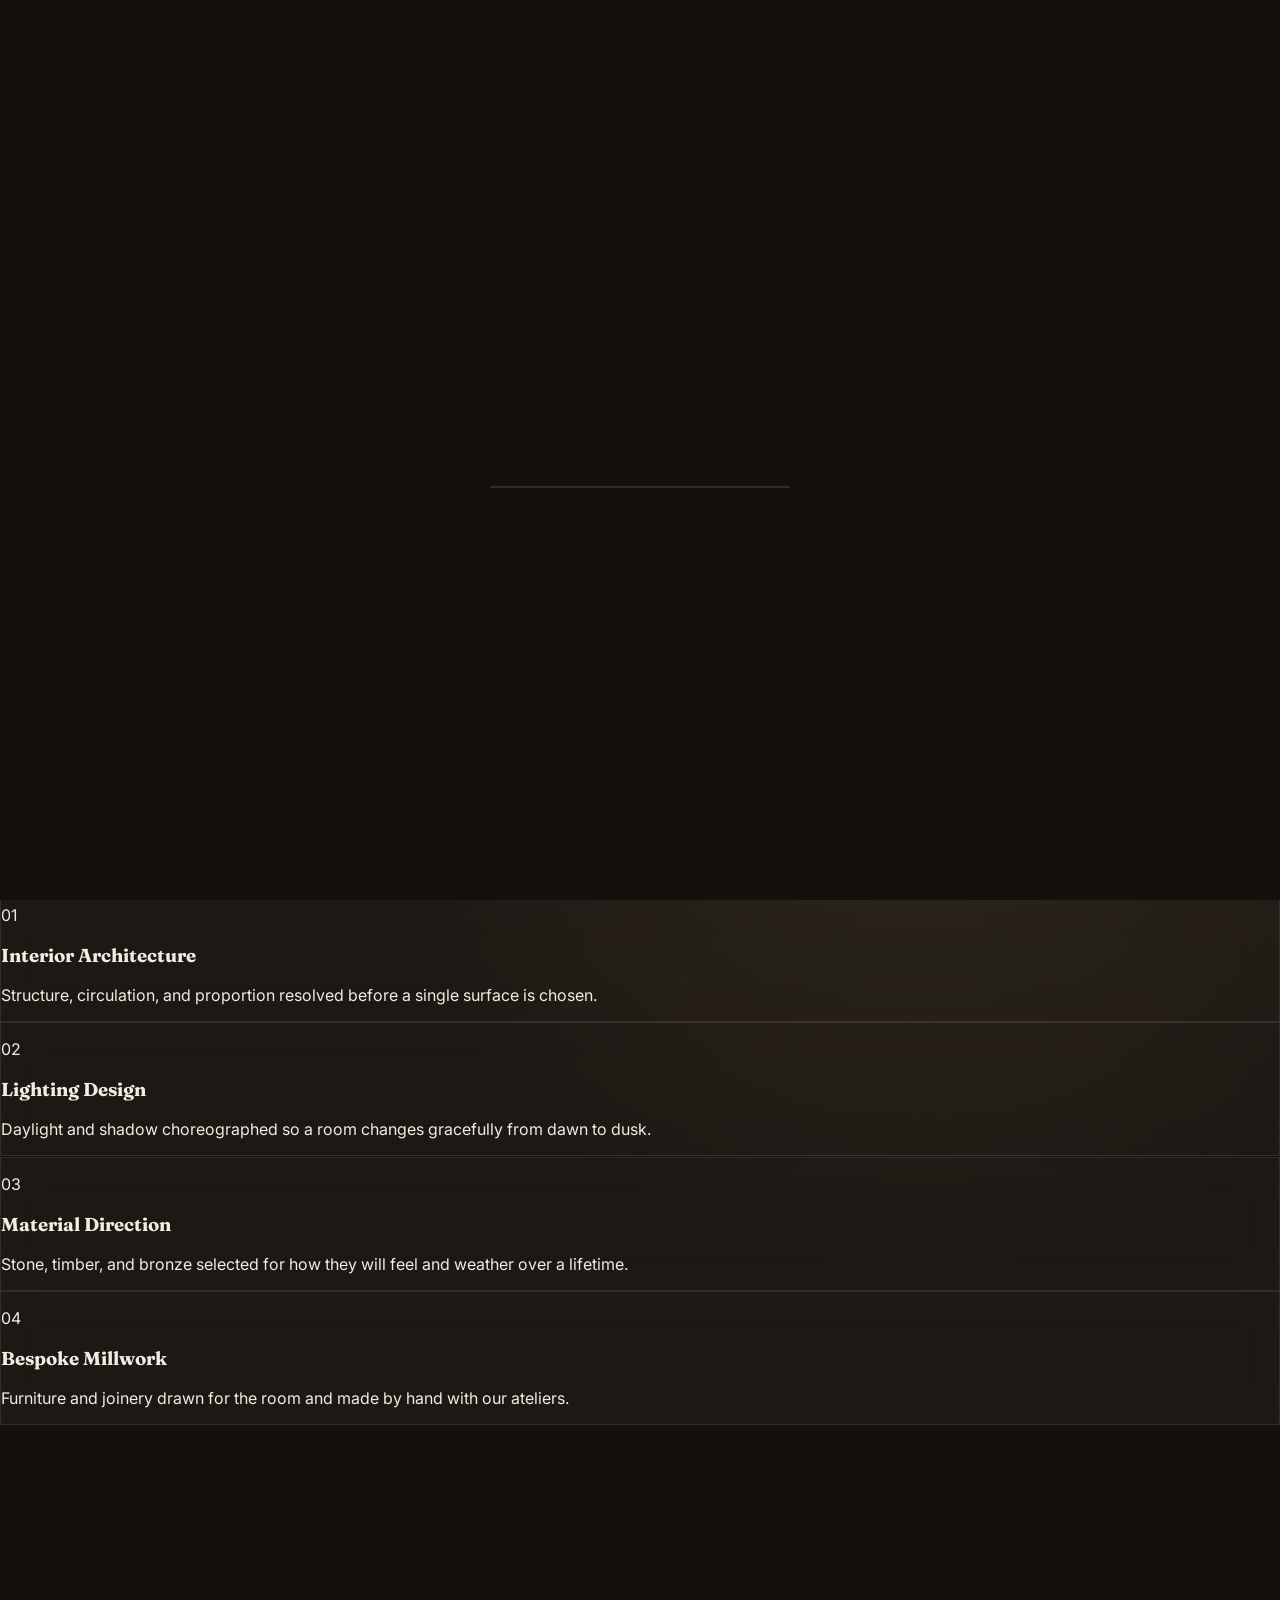
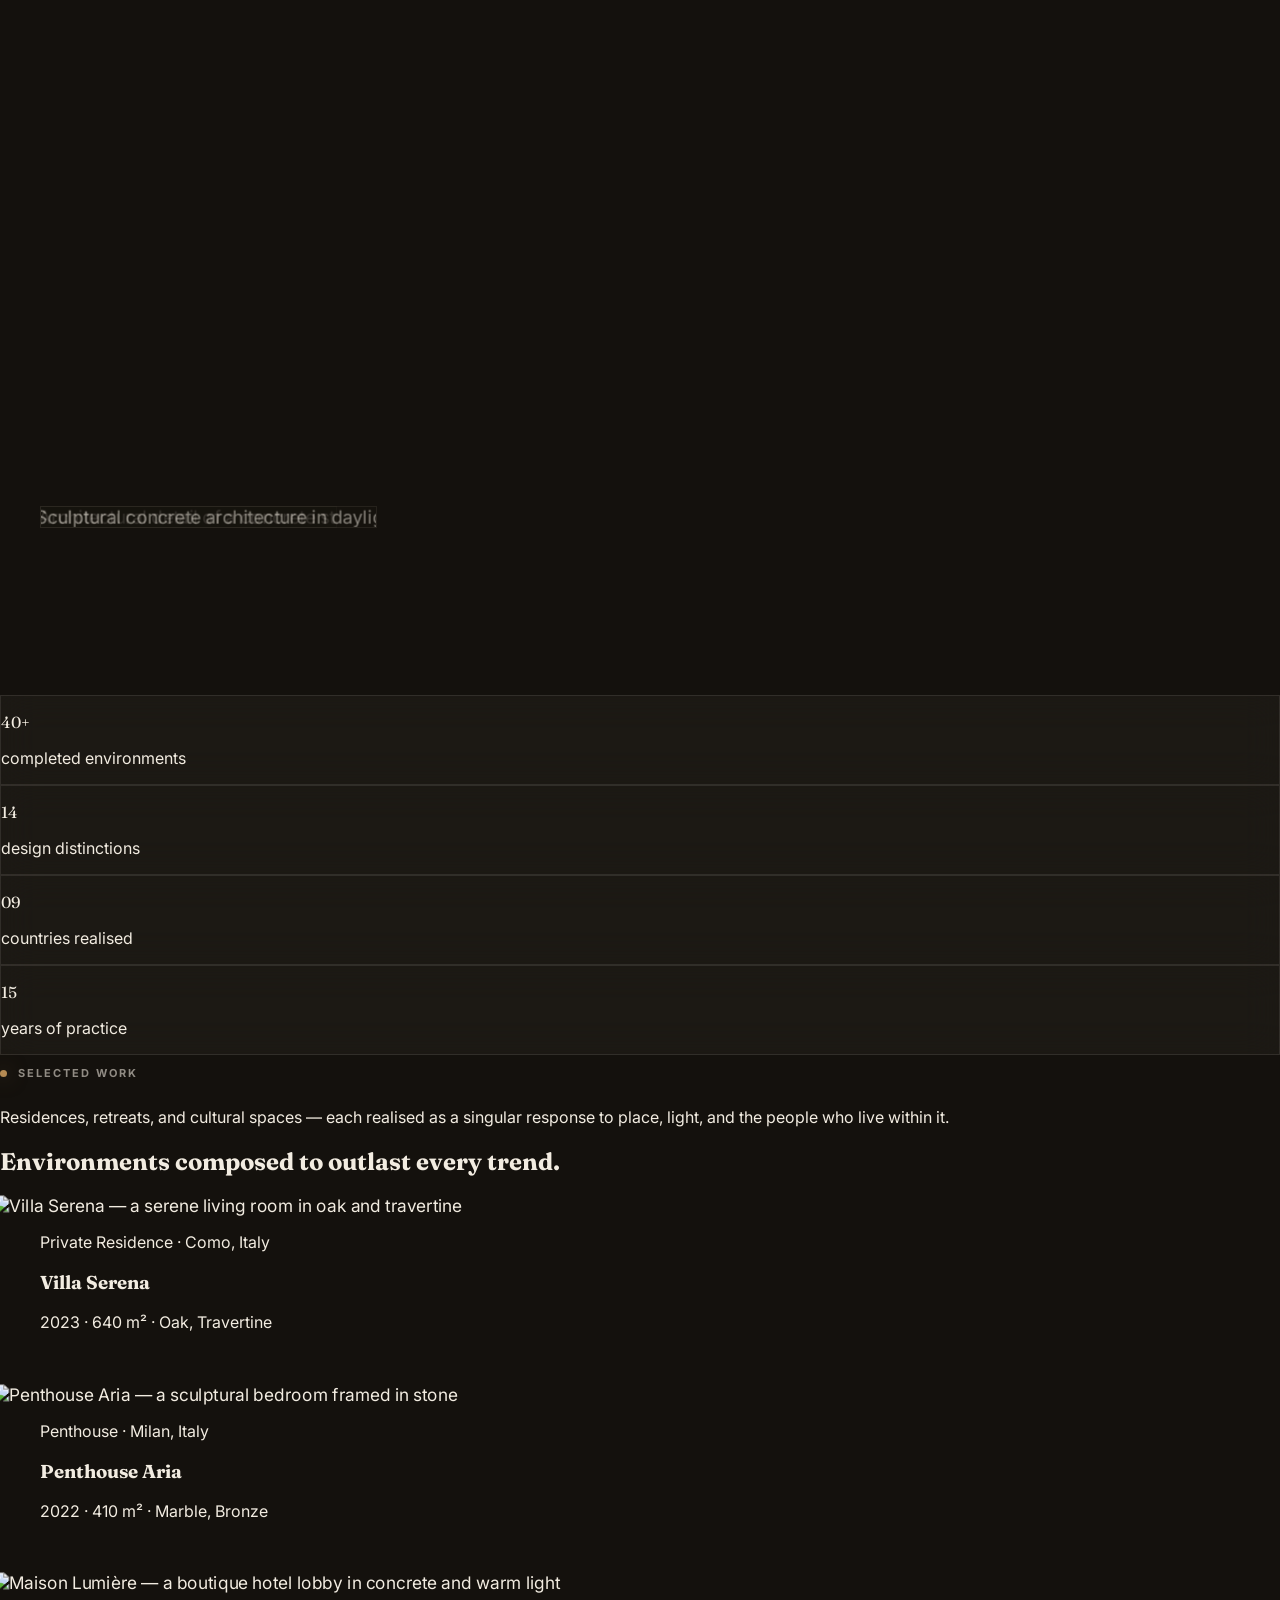
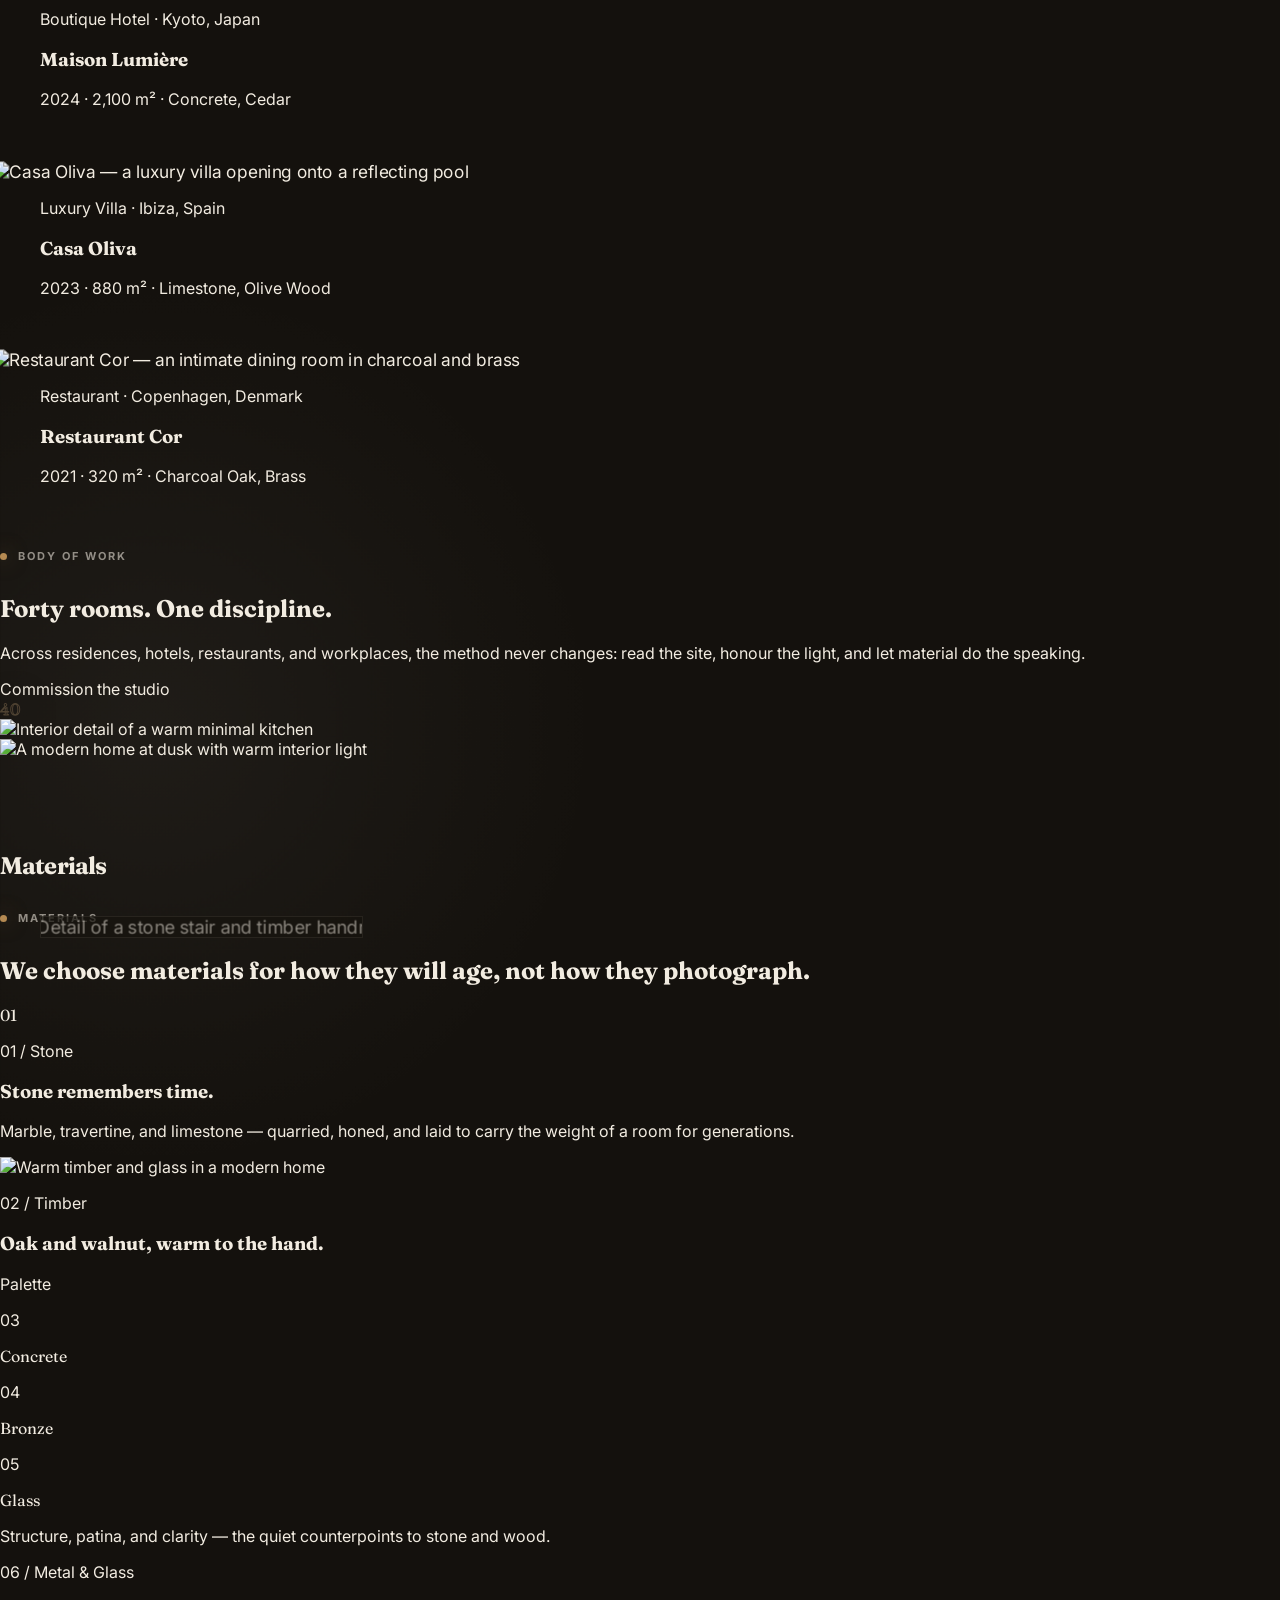
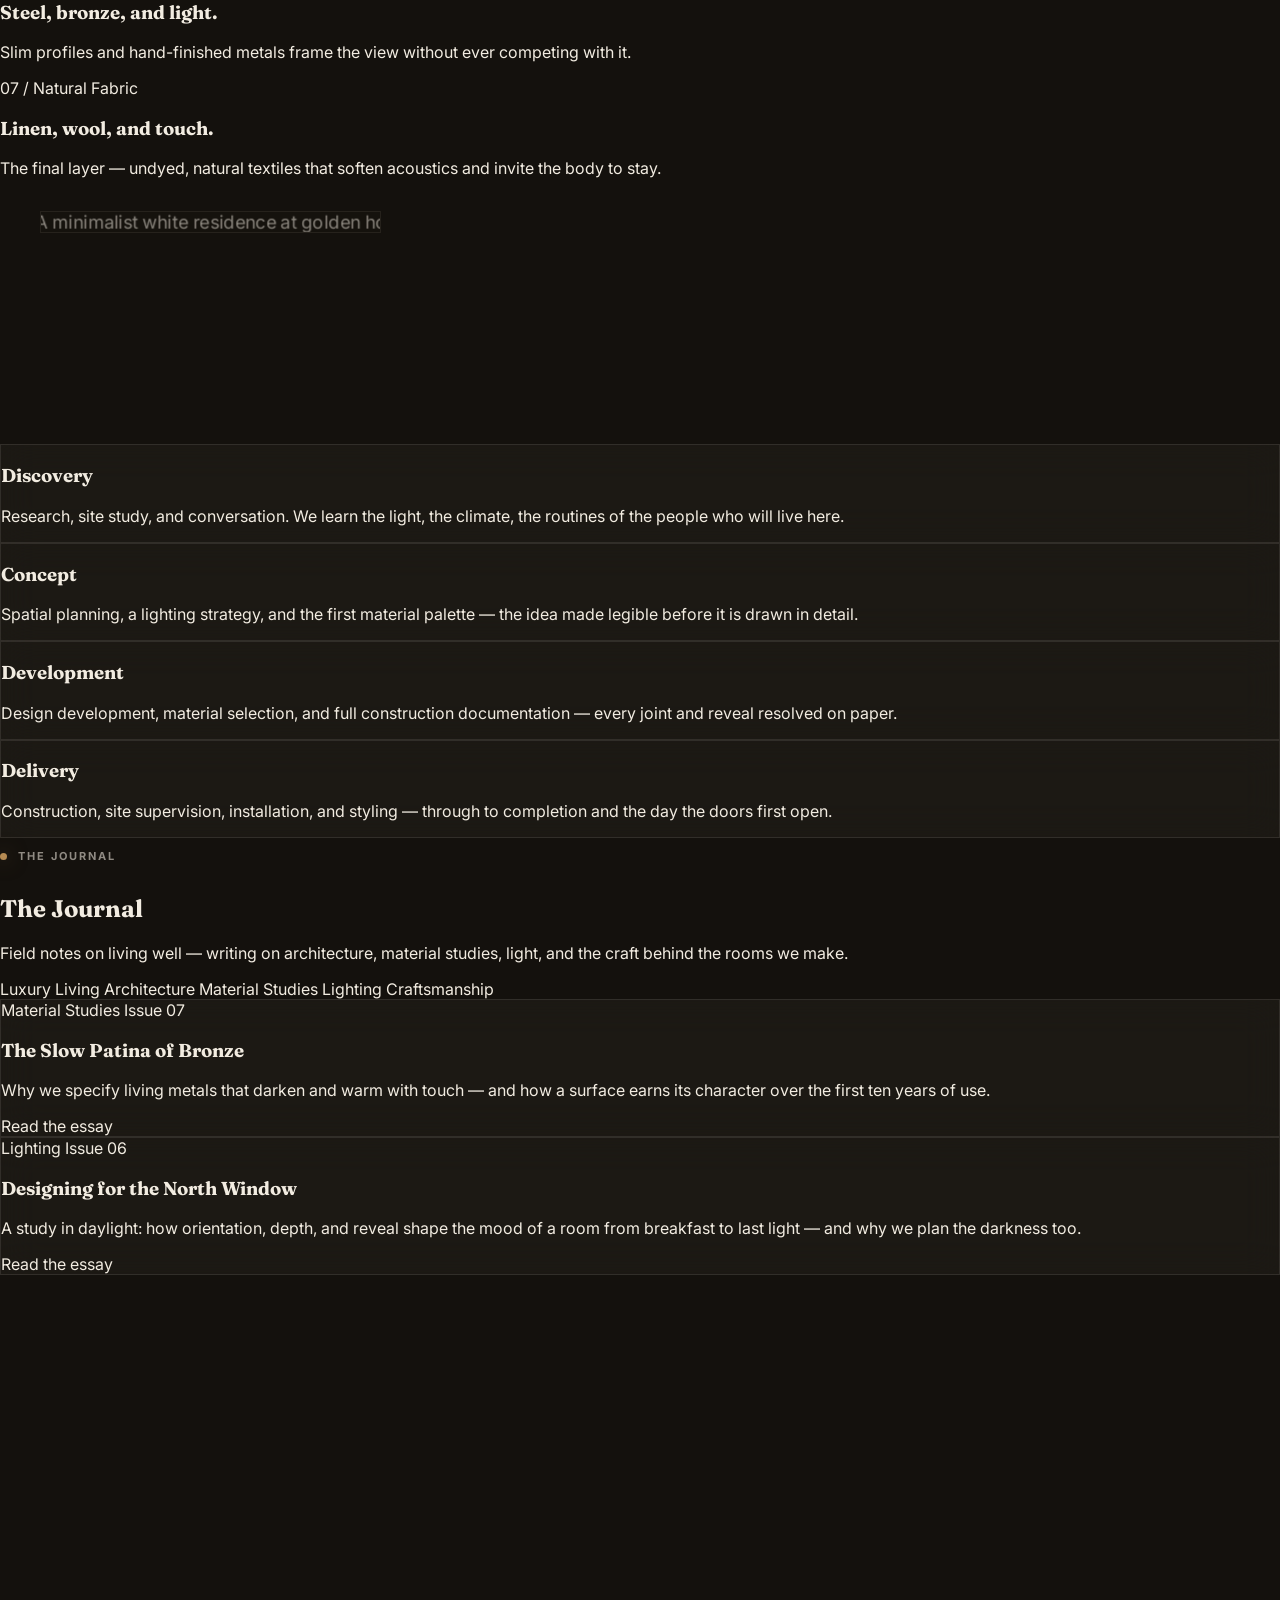
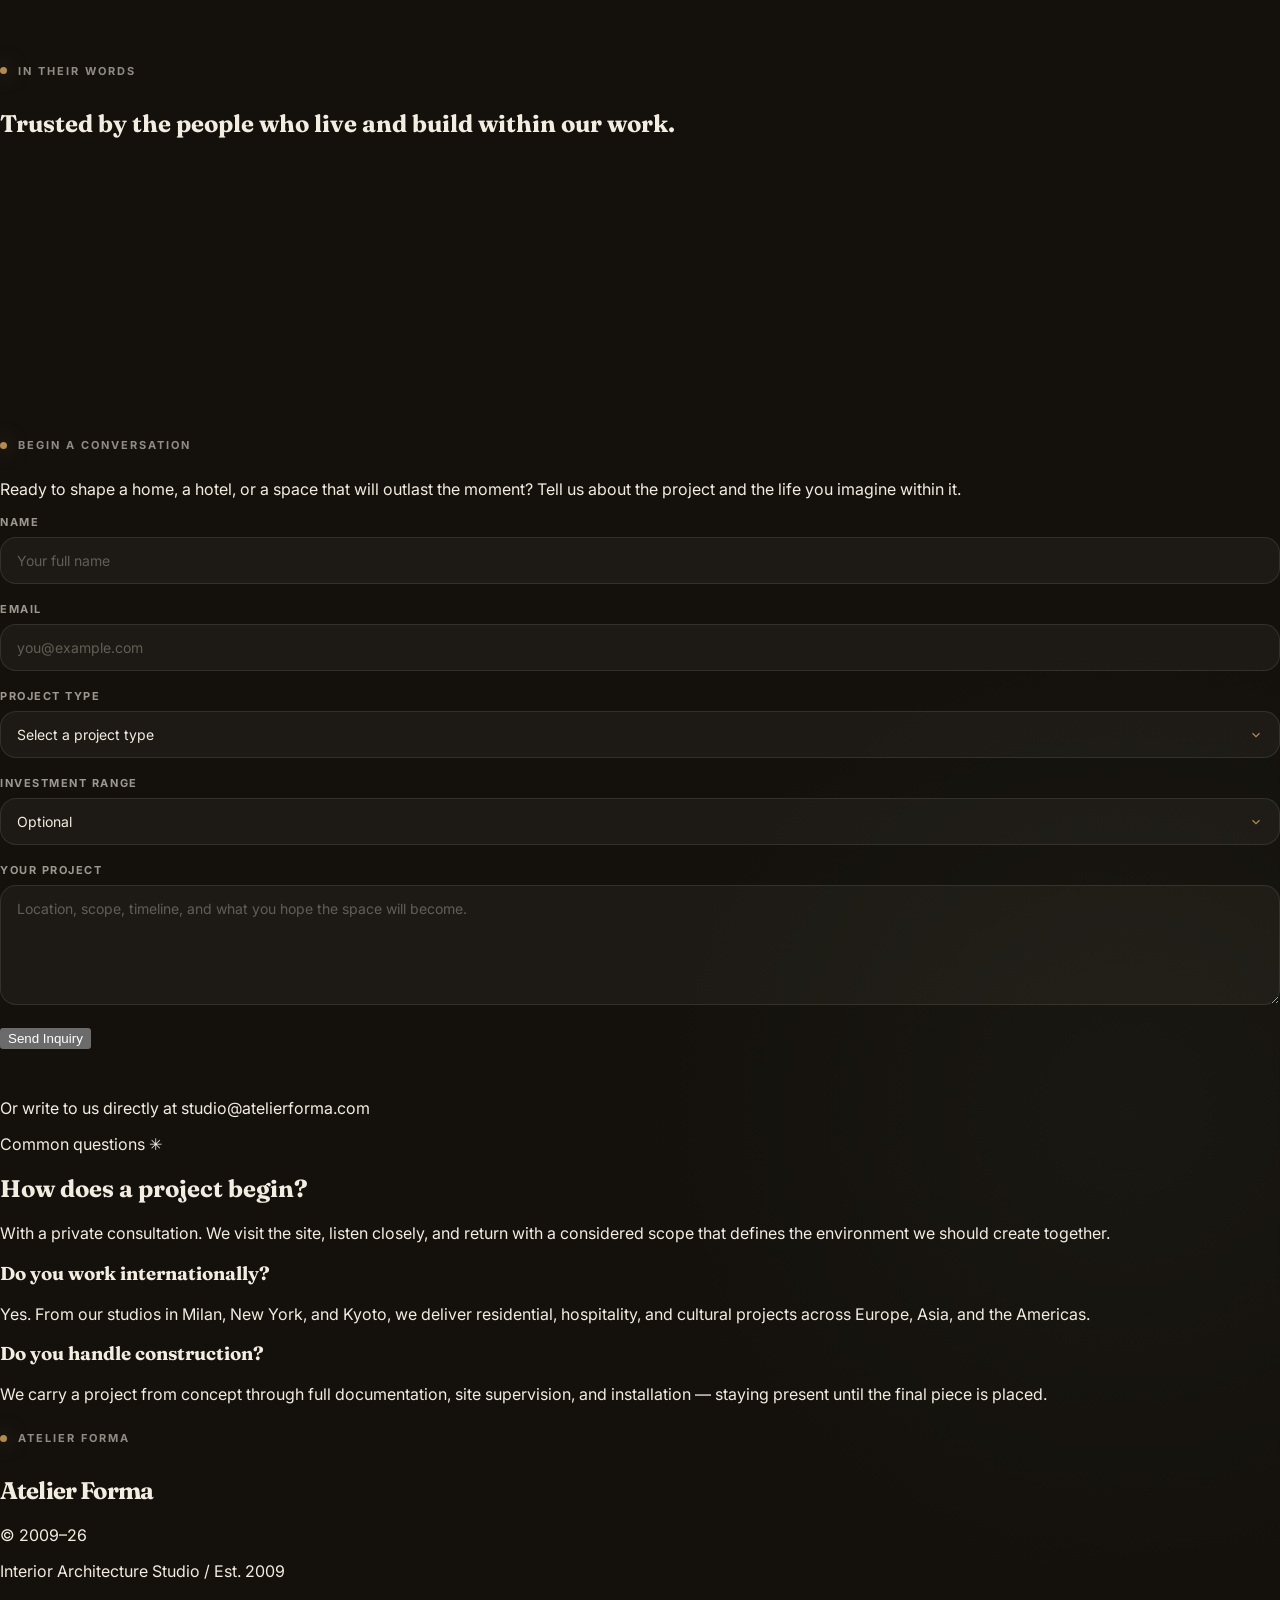
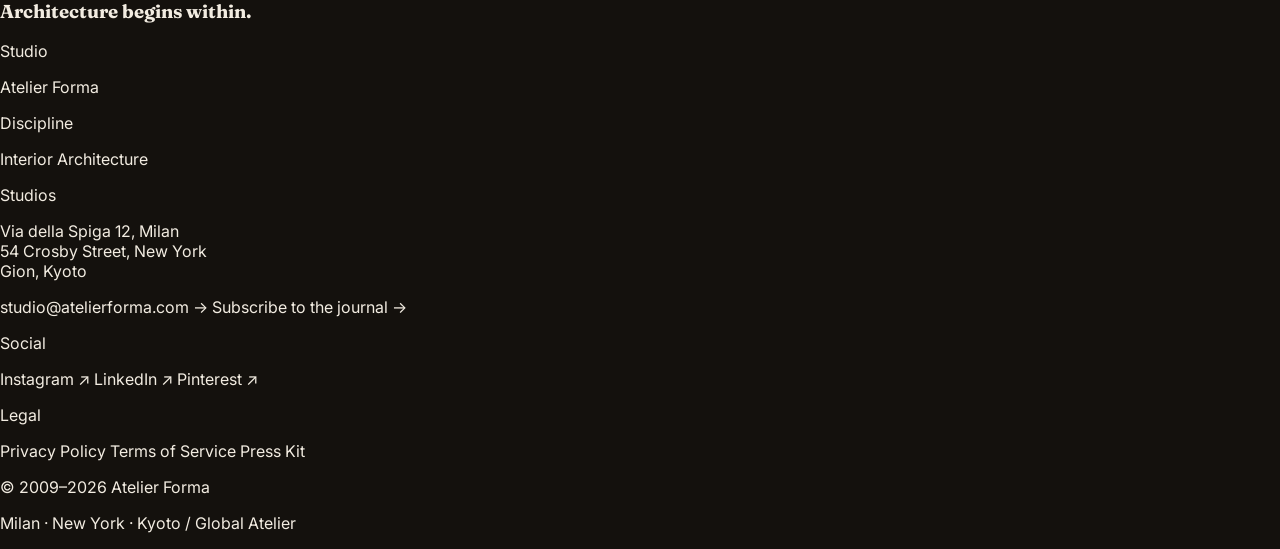
==== commit b7df4d68: "Add project case-study pages, journal, legal/404 + a11y, working inquiry form, dead-link & perf fixe" ====
--- a/index.html
+++ b/index.html
@@ -11,14 +11,24 @@
 <meta name="author" content="Atelier Forma">
 <meta name="theme-color" content="#14110d">
 <meta name="robots" content="index, follow, max-image-preview:large, max-snippet:-1, max-video-preview:-1">
-<link rel="canonical" href="https://www.atelierforma.com/">
+<link rel="canonical" href="https://atelier-forma-site.vercel.app/">
+
+<!-- Favicons & app icons -->
+<link rel="icon" href="/favicon.svg" type="image/svg+xml">
+<link rel="icon" type="image/png" sizes="32x32" href="/favicon-32.png">
+<link rel="icon" type="image/png" sizes="16x16" href="/favicon-16.png">
+<link rel="apple-touch-icon" href="/apple-touch-icon.png">
+<link rel="manifest" href="/site.webmanifest">
+
+<!-- Preload hero LCP image -->
+<link rel="preload" as="image" href="https://images.unsplash.com/photo-1600607687939-ce8a6c25118c?auto=format&fit=crop&w=1200&q=80" fetchpriority="high">
 
 <!-- Open Graph -->
 <meta property="og:type" content="website">
 <meta property="og:site_name" content="Atelier Forma">
 <meta property="og:title" content="Atelier Forma — Interior Architecture Studio">
 <meta property="og:description" content="Timeless interior architecture where space, light, material, and craftsmanship become one experience. Residential, hospitality, cultural, and wellness environments worldwide.">
-<meta property="og:url" content="https://www.atelierforma.com/">
+<meta property="og:url" content="https://atelier-forma-site.vercel.app/">
 <meta property="og:locale" content="en_US">
 <meta property="og:image" content="https://images.unsplash.com/photo-1600607687939-ce8a6c25118c?auto=format&fit=crop&w=1200&q=80">
 <meta property="og:image:width" content="1200">
@@ -62,8 +72,8 @@
   "name": "Atelier Forma",
   "alternateName": "Atelier Forma Interior Architecture",
   "description": "A global interior architecture studio designing timeless residential, hospitality, commercial, and wellness environments through architecture, light, proportion, material, and craftsmanship.",
-  "url": "https://www.atelierforma.com/",
-  "logo": "https://www.atelierforma.com/logo.svg",
+  "url": "https://atelier-forma-site.vercel.app/",
+  "logo": "https://images.unsplash.com/photo-1600607687939-ce8a6c25118c?auto=format&fit=crop&w=512&q=80",
   "image": "https://images.unsplash.com/photo-1600607687939-ce8a6c25118c?auto=format&fit=crop&w=1200&q=80",
   "slogan": "Architecture Begins Within.",
   "priceRange": "$$$$",
@@ -272,10 +282,84 @@
   .ax-loader { display: none; }
   .reveal, [data-reveal], .timeline-bar { opacity: 1 !important; transform: none !important; }
 }
+
+/* ── Accessibility ── */
+.skip-link {
+  position: fixed; top: 12px; left: 12px; z-index: 300;
+  transform: translateY(-160%);
+  background: var(--cream); color: var(--bg);
+  padding: 10px 18px; border-radius: 999px;
+  font-size: 12px; font-weight: 700; letter-spacing: .08em; text-transform: uppercase;
+  transition: transform .3s var(--ease);
+}
+.skip-link:focus { transform: translateY(0); outline: none; }
+:focus-visible {
+  outline: 2px solid var(--bronze);
+  outline-offset: 3px;
+  border-radius: 4px;
+}
+a:focus-visible, button:focus-visible { outline-offset: 4px; }
+
+/* ── Sticky header legibility on scroll ── */
+#site-header { transition: background .4s var(--ease), backdrop-filter .4s var(--ease), border-color .4s var(--ease); border-bottom: 1px solid transparent; }
+#site-header.is-scrolled {
+  background: rgba(20, 17, 13, 0.72);
+  backdrop-filter: blur(14px);
+  border-bottom-color: var(--line);
+}
+
+/* Section anchors clear the fixed header */
+main section[id] { scroll-margin-top: 84px; }
+
+/* Clickable project cards */
+.archive-card { cursor: pointer; }
+.card-link { position: absolute; inset: 0; z-index: 20; }
+.archive-card .view-cue {
+  opacity: 0; transform: translateY(6px);
+  transition: opacity .5s var(--ease), transform .5s var(--ease);
+}
+.archive-card:hover .view-cue, .archive-card:focus-within .view-cue { opacity: 1; transform: translateY(0); }
+
+/* Masked number — guaranteed legibility fallback */
+.masked-number {
+  -webkit-text-stroke: 1px rgba(181, 138, 82, 0.35);
+  text-shadow: 0 2px 40px rgba(0, 0, 0, 0.55);
+}
+
+/* ── Contact form ── */
+.field { position: relative; margin-bottom: 18px; }
+.field label {
+  display: block; margin-bottom: 8px;
+  font-size: 11px; font-weight: 700; letter-spacing: .14em; text-transform: uppercase;
+  color: rgba(242, 236, 225, 0.62);
+}
+.field input, .field select, .field textarea {
+  width: 100%; background: rgba(242, 236, 225, 0.04);
+  border: 1px solid var(--line); border-radius: 16px;
+  padding: 14px 16px; color: var(--cream);
+  font-family: Inter, sans-serif; font-size: 14px;
+  transition: border-color .3s var(--ease), background .3s var(--ease);
+}
+.field textarea { min-height: 120px; resize: vertical; }
+.field select { appearance: none; -webkit-appearance: none; cursor: pointer;
+  background-image: url("data:image/svg+xml,%3Csvg xmlns='http://www.w3.org/2000/svg' width='14' height='14' viewBox='0 0 24 24' fill='none' stroke='%23b58a52' stroke-width='2'%3E%3Cpath d='M6 9l6 6 6-6'/%3E%3C/svg%3E");
+  background-repeat: no-repeat; background-position: right 16px center;
+}
+.field input::placeholder, .field textarea::placeholder { color: rgba(242, 236, 225, 0.32); }
+.field input:focus, .field select:focus, .field textarea:focus {
+  outline: none; border-color: rgba(181, 138, 82, 0.55); background: rgba(242, 236, 225, 0.06);
+}
+.field input:user-invalid, .field textarea:user-invalid, .field select:user-invalid {
+  border-color: rgba(179, 90, 60, 0.7);
+}
+.form-status { min-height: 20px; font-size: 13px; font-weight: 600; }
+.form-status.ok { color: var(--oak); }
+.form-status.err { color: #d98a6a; }
 </style>
 </head>
 
 <body>
+  <a href="#home" class="skip-link">Skip to content</a>
   <div class="noise" aria-hidden="true"></div>
   <div class="grid-veil" aria-hidden="true"></div>
   <div class="page-rail" aria-hidden="true">Atelier Forma / Interior Architecture</div>
@@ -295,7 +379,7 @@
     </div>
   </div>
 
-  <header class="fixed inset-x-0 top-0 z-50 flex items-center justify-between px-5 py-5 md:px-8 lg:px-12">
+  <header id="site-header" class="fixed inset-x-0 top-0 z-50 flex items-center justify-between px-5 py-5 md:px-8 lg:px-12">
     <a href="#home" class="display text-xl font-medium tracking-[-0.02em] text-[#f2ece1] md:text-2xl">
       Atelier&nbsp;Forma
     </a>
@@ -353,7 +437,7 @@
         </div>
 
         <div class="hero-card absolute inset-0 rotate-[4deg] overflow-hidden rounded-[20px] bg-[#1c150f]">
-          <img src="https://images.unsplash.com/photo-1600607687939-ce8a6c25118c?auto=format&fit=crop&w=1200&q=80" alt="A light-filled residential interior with warm timber and stone, designed by Atelier Forma" class="h-full w-full object-cover" style="filter:saturate(.9) brightness(.98)">
+          <img loading="eager" fetchpriority="high" decoding="async" src="https://images.unsplash.com/photo-1600607687939-ce8a6c25118c?auto=format&fit=crop&w=1200&q=80" alt="A light-filled residential interior with warm timber and stone, designed by Atelier Forma" class="h-full w-full object-cover" style="filter:saturate(.9) brightness(.98)">
           <div class="absolute inset-0 bg-gradient-to-t from-black/45 via-transparent to-black/10"></div>
         </div>
 
@@ -409,7 +493,7 @@
     <!-- ═══════════ SERVICES ═══════════ -->
     <section id="services" class="services-section relative min-h-screen overflow-hidden px-5 py-24 md:px-8 lg:px-12" aria-label="Services">
       <div class="absolute left-1/2 top-0 h-[360px] w-[78%] -translate-x-1/2 overflow-hidden rounded-b-[32px] border-x border-b border-[#f2ece1]/10 md:h-[480px] lg:h-[600px]">
-        <img src="https://images.unsplash.com/photo-1616486338812-3dadae4b4ace?auto=format&fit=crop&w=1600&q=80" alt="Concrete and glass architectural volume in natural light" class="strip-image h-full w-full object-cover object-center opacity-70">
+        <img loading="lazy" decoding="async" src="https://images.unsplash.com/photo-1616486338812-3dadae4b4ace?auto=format&fit=crop&w=1600&q=80" alt="Concrete and glass architectural volume in natural light" class="strip-image h-full w-full object-cover object-center opacity-70">
         <div class="absolute inset-0 bg-gradient-to-b from-transparent via-[#14110d]/20 to-[#14110d]"></div>
       </div>
 
@@ -482,11 +566,11 @@
     <!-- ═══════════ AWARDS & RECOGNITION ═══════════ -->
     <section id="awards" class="numbers-intro relative min-h-screen overflow-hidden px-5 py-24 md:px-8 lg:px-12" aria-label="Awards and recognition">
       <figure class="parallax-image parallax-slow pointer-events-none right-4 top-32 h-28 w-40 rotate-[7deg] md:right-8 md:top-28 md:h-48 md:w-72">
-        <img src="https://images.unsplash.com/photo-1567016376408-0226e4d0c1ea?auto=format&fit=crop&w=1200&q=80" alt="Architectural detail of a concrete stair">
+        <img loading="lazy" decoding="async" src="https://images.unsplash.com/photo-1567016376408-0226e4d0c1ea?auto=format&fit=crop&w=1200&q=80" alt="Architectural detail of a concrete stair">
       </figure>
 
       <figure class="parallax-image parallax-fast pointer-events-none bottom-24 left-4 h-24 w-36 rotate-[-9deg] md:bottom-20 md:left-10 md:h-40 md:w-60">
-        <img src="https://images.unsplash.com/photo-1519710164239-da123dc03ef4?auto=format&fit=crop&w=1200&q=80" alt="Sculptural concrete architecture in daylight">
+        <img loading="lazy" decoding="async" src="https://images.unsplash.com/photo-1519710164239-da123dc03ef4?auto=format&fit=crop&w=1200&q=80" alt="Sculptural concrete architecture in daylight">
       </figure>
 
       <div class="grid min-h-screen items-center gap-12 md:grid-cols-12">
@@ -532,52 +616,62 @@
 
       <div class="archive-gallery mt-20 flex gap-5 will-change-transform">
         <figure class="archive-card group relative h-[420px] w-[320px] shrink-0 overflow-hidden rounded-[34px] border border-[#f2ece1]/10 bg-[#17140f] md:h-[560px] md:w-[420px]">
-          <img src="https://images.unsplash.com/photo-1600585154340-be6161a56a0c?auto=format&fit=crop&w=1200&q=80" alt="Villa Serena — a serene living room in oak and travertine" class="h-full w-full object-cover">
+          <img loading="lazy" decoding="async" src="https://images.unsplash.com/photo-1600585154340-be6161a56a0c?auto=format&fit=crop&w=1200&q=80" alt="Villa Serena — a serene living room in oak and travertine" class="h-full w-full object-cover">
           <div class="absolute inset-0 bg-gradient-to-t from-[#14110d] via-transparent to-transparent"></div>
+          <a class="card-link" href="/projects/villa-serena" aria-label="View Villa Serena case study"></a>
           <figcaption class="absolute bottom-6 left-6 right-6">
             <p class="text-[10px] font-semibold uppercase tracking-[0.18em] text-[#f2ece1]/60">Private Residence · Como, Italy</p>
             <h3 class="display mt-2 text-2xl font-medium tracking-[-0.01em]">Villa Serena</h3>
             <p class="mt-1 text-xs text-[#f2ece1]/55">2023 · 640 m² · Oak, Travertine</p>
+          <p class="view-cue mt-3 text-[10px] font-semibold uppercase tracking-[0.18em] text-[#b58a52]">View project <span aria-hidden="true">↗</span></p>
           </figcaption>
         </figure>
 
         <figure class="archive-card group relative mt-20 h-[360px] w-[300px] shrink-0 overflow-hidden rounded-[34px] border border-[#f2ece1]/10 bg-[#17140f] md:h-[460px] md:w-[360px]">
-          <img src="https://images.unsplash.com/photo-1600566753086-00f18fb6b3ea?auto=format&fit=crop&w=1200&q=80" alt="Penthouse Aria — a sculptural bedroom framed in stone" class="h-full w-full object-cover">
+          <img loading="lazy" decoding="async" src="https://images.unsplash.com/photo-1600566753086-00f18fb6b3ea?auto=format&fit=crop&w=1200&q=80" alt="Penthouse Aria — a sculptural bedroom framed in stone" class="h-full w-full object-cover">
           <div class="absolute inset-0 bg-gradient-to-t from-[#14110d] via-transparent to-transparent"></div>
+          <a class="card-link" href="/projects/penthouse-aria" aria-label="View Penthouse Aria case study"></a>
           <figcaption class="absolute bottom-6 left-6 right-6">
             <p class="text-[10px] font-semibold uppercase tracking-[0.18em] text-[#f2ece1]/60">Penthouse · Milan, Italy</p>
             <h3 class="display mt-2 text-2xl font-medium tracking-[-0.01em]">Penthouse Aria</h3>
             <p class="mt-1 text-xs text-[#f2ece1]/55">2022 · 410 m² · Marble, Bronze</p>
+          <p class="view-cue mt-3 text-[10px] font-semibold uppercase tracking-[0.18em] text-[#b58a52]">View project <span aria-hidden="true">↗</span></p>
           </figcaption>
         </figure>
 
         <figure class="archive-card group relative h-[420px] w-[320px] shrink-0 overflow-hidden rounded-[34px] border border-[#f2ece1]/10 bg-[#17140f] md:h-[560px] md:w-[420px]">
-          <img src="https://images.unsplash.com/photo-1618221195710-dd6b41faaea6?auto=format&fit=crop&w=1200&q=80" alt="Maison Lumière — a boutique hotel lobby in concrete and warm light" class="h-full w-full object-cover">
+          <img loading="lazy" decoding="async" src="https://images.unsplash.com/photo-1618221195710-dd6b41faaea6?auto=format&fit=crop&w=1200&q=80" alt="Maison Lumière — a boutique hotel lobby in concrete and warm light" class="h-full w-full object-cover">
           <div class="absolute inset-0 bg-gradient-to-t from-[#14110d] via-transparent to-transparent"></div>
+          <a class="card-link" href="/projects/maison-lumiere" aria-label="View Maison Lumière case study"></a>
           <figcaption class="absolute bottom-6 left-6 right-6">
             <p class="text-[10px] font-semibold uppercase tracking-[0.18em] text-[#f2ece1]/60">Boutique Hotel · Kyoto, Japan</p>
             <h3 class="display mt-2 text-2xl font-medium tracking-[-0.01em]">Maison Lumière</h3>
             <p class="mt-1 text-xs text-[#f2ece1]/55">2024 · 2,100 m² · Concrete, Cedar</p>
+          <p class="view-cue mt-3 text-[10px] font-semibold uppercase tracking-[0.18em] text-[#b58a52]">View project <span aria-hidden="true">↗</span></p>
           </figcaption>
         </figure>
 
         <figure class="archive-card group relative mt-28 h-[360px] w-[300px] shrink-0 overflow-hidden rounded-[34px] border border-[#f2ece1]/10 bg-[#17140f] md:h-[460px] md:w-[360px]">
-          <img src="https://images.unsplash.com/photo-1580587771525-78b9dba3b914?auto=format&fit=crop&w=1200&q=80" alt="Casa Oliva — a luxury villa opening onto a reflecting pool" class="h-full w-full object-cover">
+          <img loading="lazy" decoding="async" src="https://images.unsplash.com/photo-1580587771525-78b9dba3b914?auto=format&fit=crop&w=1200&q=80" alt="Casa Oliva — a luxury villa opening onto a reflecting pool" class="h-full w-full object-cover">
           <div class="absolute inset-0 bg-gradient-to-t from-[#14110d] via-transparent to-transparent"></div>
+          <a class="card-link" href="/projects/casa-oliva" aria-label="View Casa Oliva case study"></a>
           <figcaption class="absolute bottom-6 left-6 right-6">
             <p class="text-[10px] font-semibold uppercase tracking-[0.18em] text-[#f2ece1]/60">Luxury Villa · Ibiza, Spain</p>
             <h3 class="display mt-2 text-2xl font-medium tracking-[-0.01em]">Casa Oliva</h3>
             <p class="mt-1 text-xs text-[#f2ece1]/55">2023 · 880 m² · Limestone, Olive Wood</p>
+          <p class="view-cue mt-3 text-[10px] font-semibold uppercase tracking-[0.18em] text-[#b58a52]">View project <span aria-hidden="true">↗</span></p>
           </figcaption>
         </figure>
 
         <figure class="archive-card group relative h-[420px] w-[320px] shrink-0 overflow-hidden rounded-[34px] border border-[#f2ece1]/10 bg-[#17140f] md:h-[560px] md:w-[420px]">
-          <img src="https://images.unsplash.com/photo-1615529182904-14819c35db37?auto=format&fit=crop&w=1200&q=80" alt="Restaurant Cor — an intimate dining room in charcoal and brass" class="h-full w-full object-cover">
+          <img loading="lazy" decoding="async" src="https://images.unsplash.com/photo-1615529182904-14819c35db37?auto=format&fit=crop&w=1200&q=80" alt="Restaurant Cor — an intimate dining room in charcoal and brass" class="h-full w-full object-cover">
           <div class="absolute inset-0 bg-gradient-to-t from-[#14110d] via-transparent to-transparent"></div>
+          <a class="card-link" href="/projects/restaurant-cor" aria-label="View Restaurant Cor case study"></a>
           <figcaption class="absolute bottom-6 left-6 right-6">
             <p class="text-[10px] font-semibold uppercase tracking-[0.18em] text-[#f2ece1]/60">Restaurant · Copenhagen, Denmark</p>
             <h3 class="display mt-2 text-2xl font-medium tracking-[-0.01em]">Restaurant Cor</h3>
             <p class="mt-1 text-xs text-[#f2ece1]/55">2021 · 320 m² · Charcoal Oak, Brass</p>
+          <p class="view-cue mt-3 text-[10px] font-semibold uppercase tracking-[0.18em] text-[#b58a52]">View project <span aria-hidden="true">↗</span></p>
           </figcaption>
         </figure>
       </div>
@@ -598,8 +692,8 @@
         <div class="relative md:col-span-7 md:col-start-4">
           <div class="relative flex min-h-[520px] items-center justify-center">
             <span class="masked-number display text-[13rem] font-medium leading-none tracking-[-0.03em] md:text-[24rem] lg:text-[28rem]" style="--number-image: url('https://images.unsplash.com/photo-1600585154526-990dced4db0d?auto=format&amp;fit=crop&amp;w=1600&amp;q=90')">40</span>
-            <img src="https://images.unsplash.com/photo-1600607687920-4e2a09cf159d?auto=format&fit=crop&w=1200&q=80" alt="Interior detail of a warm minimal kitchen" class="project-card absolute left-0 top-14 hidden h-44 w-72 rotate-[-14deg] rounded-[18px] border border-[#f2ece1]/10 object-cover md:block">
-            <img src="https://images.unsplash.com/photo-1449844908441-8829872d2607?auto=format&fit=crop&w=1200&q=80" alt="A modern home at dusk with warm interior light" class="project-card absolute right-4 top-6 hidden h-44 w-72 rotate-[10deg] rounded-[18px] border border-[#f2ece1]/10 object-cover md:block">
+            <img loading="lazy" decoding="async" src="https://images.unsplash.com/photo-1600607687920-4e2a09cf159d?auto=format&fit=crop&w=1200&q=80" alt="Interior detail of a warm minimal kitchen" class="project-card absolute left-0 top-14 hidden h-44 w-72 rotate-[-14deg] rounded-[18px] border border-[#f2ece1]/10 object-cover md:block">
+            <img loading="lazy" decoding="async" src="https://images.unsplash.com/photo-1449844908441-8829872d2607?auto=format&fit=crop&w=1200&q=80" alt="A modern home at dusk with warm interior light" class="project-card absolute right-4 top-6 hidden h-44 w-72 rotate-[10deg] rounded-[18px] border border-[#f2ece1]/10 object-cover md:block">
           </div>
         </div>
 
@@ -617,7 +711,7 @@
       </h2>
 
       <figure class="parallax-image parallax-slow pointer-events-none absolute right-5 top-28 hidden h-44 w-72 rotate-[5deg] overflow-hidden rounded-[28px] border border-[#f2ece1]/10 md:block lg:right-14 lg:h-56 lg:w-96">
-        <img src="https://images.unsplash.com/photo-1600585154526-990dced4db0d?auto=format&fit=crop&w=1200&q=80" alt="Detail of a stone stair and timber handrail" class="h-full w-full object-cover">
+        <img loading="lazy" decoding="async" src="https://images.unsplash.com/photo-1600585154526-990dced4db0d?auto=format&fit=crop&w=1200&q=80" alt="Detail of a stone stair and timber handrail" class="h-full w-full object-cover">
       </figure>
 
       <div class="relative z-10 mx-auto flex min-h-screen w-full max-w-6xl flex-col justify-center">
@@ -646,7 +740,7 @@
           </article>
 
           <article class="note-card group relative min-h-[430px] overflow-hidden rounded-[38px] border border-[#f2ece1]/10 bg-[#181410] md:col-span-4">
-            <img src="https://images.unsplash.com/photo-1449844908441-8829872d2607?auto=format&fit=crop&w=1200&q=80" alt="Warm timber and glass in a modern home" class="h-full w-full object-cover opacity-70 transition duration-700 group-hover:scale-105 group-hover:opacity-90">
+            <img loading="lazy" decoding="async" src="https://images.unsplash.com/photo-1449844908441-8829872d2607?auto=format&fit=crop&w=1200&q=80" alt="Warm timber and glass in a modern home" class="h-full w-full object-cover opacity-70 transition duration-700 group-hover:scale-105 group-hover:opacity-90">
             <div class="absolute inset-0 bg-gradient-to-t from-[#14110d] via-[#14110d]/25 to-transparent"></div>
             <div class="absolute bottom-7 left-7 right-7">
               <p class="text-xs font-semibold uppercase tracking-[0.18em] text-[#f2ece1]/55">02 / Timber</p>
@@ -693,7 +787,7 @@
     <!-- ═══════════ DESIGN PROCESS ═══════════ -->
     <section id="process" class="process-section relative min-h-screen overflow-hidden px-5 py-24 md:px-8 lg:px-12" aria-label="Design process">
       <figure class="parallax-image parallax-slow pointer-events-none right-4 top-24 h-28 w-44 rotate-[4deg] md:right-8 md:top-20 md:h-56 md:w-80">
-        <img src="https://images.unsplash.com/photo-1512917774080-9991f1c4c750?auto=format&fit=crop&w=1200&q=80" alt="A minimalist white residence at golden hour">
+        <img loading="lazy" decoding="async" src="https://images.unsplash.com/photo-1512917774080-9991f1c4c750?auto=format&fit=crop&w=1200&q=80" alt="A minimalist white residence at golden hour">
       </figure>
 
       <div data-reveal="" class="mb-16 max-w-2xl">
@@ -746,7 +840,7 @@
             </div>
             <h3 class="display text-4xl font-medium leading-[1.02] tracking-[-0.02em] md:text-5xl">The Slow Patina of Bronze</h3>
             <p class="mt-6 max-w-xl text-sm font-medium leading-[1.7] text-[#f2ece1]/58">Why we specify living metals that darken and warm with touch — and how a surface earns its character over the first ten years of use.</p>
-            <a href="#" class="mt-8 inline-flex items-center gap-2 text-xs font-semibold uppercase tracking-[0.14em] text-[#f2ece1]">Read the essay <i data-lucide="arrow-right" class="h-4 w-4"></i></a>
+            <a href="/journal/the-slow-patina-of-bronze" class="mt-8 inline-flex items-center gap-2 text-xs font-semibold uppercase tracking-[0.14em] text-[#f2ece1]">Read the essay <i data-lucide="arrow-right" class="h-4 w-4"></i></a>
           </article>
 
           <article class="pricing-card glass rounded-[36px] p-8">
@@ -756,7 +850,7 @@
             </div>
             <h3 class="display text-4xl font-medium leading-[1.02] tracking-[-0.02em] md:text-5xl">Designing for the North Window</h3>
             <p class="mt-6 max-w-xl text-sm font-medium leading-[1.7] text-[#f2ece1]/58">A study in daylight: how orientation, depth, and reveal shape the mood of a room from breakfast to last light — and why we plan the darkness too.</p>
-            <a href="#" class="mt-8 inline-flex items-center gap-2 text-xs font-semibold uppercase tracking-[0.14em] text-[#f2ece1]">Read the essay <i data-lucide="arrow-right" class="h-4 w-4"></i></a>
+            <a href="/journal/designing-for-the-north-window" class="mt-8 inline-flex items-center gap-2 text-xs font-semibold uppercase tracking-[0.14em] text-[#f2ece1]">Read the essay <i data-lucide="arrow-right" class="h-4 w-4"></i></a>
           </article>
         </div>
       </div>
@@ -822,14 +916,53 @@
     <section id="contact" class="contact-section relative min-h-screen px-5 py-24 md:px-8 lg:px-12" aria-label="Contact">
       <div class="grid gap-14 md:grid-cols-12">
         <div class="contact-form md:col-span-4">
-          <p class="section-label mb-10">Begin a Conversation</p>
-          <div class="glass mb-5 flex w-full max-w-sm items-center justify-between rounded-[22px] px-5 py-4 text-sm font-medium text-[#f2ece1]/58">Select a project type <i data-lucide="chevron-down" class="h-4 w-4"></i></div>
-          <div class="mb-5 w-full max-w-sm border-b border-[#f2ece1]/10 py-5 text-sm font-medium text-[#f2ece1]/58">Reach us at <span class="text-[#f2ece1]">studio@atelierforma.com</span></div>
-          <div class="mb-10 w-full max-w-sm border-b border-[#f2ece1]/10 py-5 text-sm font-medium text-[#f2ece1]/58">Tell us about the space and the life you imagine within it.</div>
-          <p class="mb-8 max-w-72 text-sm font-medium leading-[1.75] text-[#f2ece1]/56">Ready to shape a home, a hotel, or a space that will outlast the moment?</p>
-          <a href="mailto:studio@atelierforma.com" class="magnetic-button inline-flex items-center gap-4 rounded-full border border-[#f2ece1]/14 px-4 py-3 text-xs font-semibold uppercase tracking-[0.14em]">
-            Book <span class="rounded-full bg-[#b58a52] px-5 py-3 text-[#14110d]">Consultation</span>
-          </a>
+          <p class="section-label mb-8">Begin a Conversation</p>
+          <p class="mb-8 max-w-sm text-sm font-medium leading-[1.75] text-[#f2ece1]/70">Ready to shape a home, a hotel, or a space that will outlast the moment? Tell us about the project and the life you imagine within it.</p>
+
+          <form id="inquiry-form" class="max-w-sm" novalidate aria-describedby="form-status">
+            <div class="field">
+              <label for="f-name">Name</label>
+              <input id="f-name" name="name" type="text" autocomplete="name" required placeholder="Your full name">
+            </div>
+            <div class="field">
+              <label for="f-email">Email</label>
+              <input id="f-email" name="email" type="email" autocomplete="email" required placeholder="you@example.com">
+            </div>
+            <div class="field">
+              <label for="f-type">Project type</label>
+              <select id="f-type" name="projectType" required>
+                <option value="" disabled selected>Select a project type</option>
+                <option>Private Residence</option>
+                <option>Luxury Villa</option>
+                <option>Penthouse</option>
+                <option>Boutique Hotel</option>
+                <option>Restaurant</option>
+                <option>Corporate Office</option>
+                <option>Medical / Wellness</option>
+                <option>Retail</option>
+              </select>
+            </div>
+            <div class="field">
+              <label for="f-budget">Investment range</label>
+              <select id="f-budget" name="budget">
+                <option value="" disabled selected>Optional</option>
+                <option>Under €500k</option>
+                <option>€500k – €1M</option>
+                <option>€1M – €5M</option>
+                <option>€5M+</option>
+              </select>
+            </div>
+            <div class="field">
+              <label for="f-message">Your project</label>
+              <textarea id="f-message" name="message" required placeholder="Location, scope, timeline, and what you hope the space will become."></textarea>
+            </div>
+            <button type="submit" class="magnetic-button inline-flex items-center gap-4 rounded-full border border-[#f2ece1]/14 px-4 py-3 text-xs font-semibold uppercase tracking-[0.14em]">
+              Send <span class="rounded-full bg-[#b58a52] px-5 py-3 text-[#14110d]">Inquiry</span>
+            </button>
+            <p id="form-status" class="form-status mt-5" role="status" aria-live="polite"></p>
+          </form>
+
+          <p class="mt-8 max-w-sm border-t border-[#f2ece1]/10 pt-6 text-sm font-medium text-[#f2ece1]/60">Or write to us directly at <a href="mailto:studio@atelierforma.com" class="text-[#f2ece1] underline decoration-[#b58a52]/50 underline-offset-4 hover:decoration-[#b58a52]">studio@atelierforma.com</a></p>
         </div>
 
         <div class="faq-list md:col-span-7 md:col-start-6">
@@ -892,18 +1025,18 @@
           <div>
             <p class="text-xs font-semibold uppercase tracking-[0.22em] text-[#f2ece1]/36">Social</p>
             <div class="mt-6 space-y-4 text-sm font-semibold text-[#f2ece1]/72">
-              <a href="#" class="group flex items-center justify-between transition hover:text-[#f2ece1]">Instagram <span class="text-[#f2ece1]/28 transition group-hover:translate-x-1 group-hover:text-[#f2ece1]">↗</span></a>
-              <a href="#" class="group flex items-center justify-between transition hover:text-[#f2ece1]">LinkedIn <span class="text-[#f2ece1]/28 transition group-hover:translate-x-1 group-hover:text-[#f2ece1]">↗</span></a>
-              <a href="#" class="group flex items-center justify-between transition hover:text-[#f2ece1]">Pinterest <span class="text-[#f2ece1]/28 transition group-hover:translate-x-1 group-hover:text-[#f2ece1]">↗</span></a>
+              <a href="https://www.instagram.com/atelierforma" target="_blank" rel="noopener noreferrer" class="group flex items-center justify-between transition hover:text-[#f2ece1]">Instagram <span class="text-[#f2ece1]/28 transition group-hover:translate-x-1 group-hover:text-[#f2ece1]">↗</span></a>
+              <a href="https://www.linkedin.com/company/atelierforma" target="_blank" rel="noopener noreferrer" class="group flex items-center justify-between transition hover:text-[#f2ece1]">LinkedIn <span class="text-[#f2ece1]/28 transition group-hover:translate-x-1 group-hover:text-[#f2ece1]">↗</span></a>
+              <a href="https://www.pinterest.com/atelierforma" target="_blank" rel="noopener noreferrer" class="group flex items-center justify-between transition hover:text-[#f2ece1]">Pinterest <span class="text-[#f2ece1]/28 transition group-hover:translate-x-1 group-hover:text-[#f2ece1]">↗</span></a>
             </div>
           </div>
 
           <div>
             <p class="text-xs font-semibold uppercase tracking-[0.22em] text-[#f2ece1]/36">Legal</p>
             <div class="mt-6 space-y-3 text-sm font-semibold text-[#f2ece1]/50">
-              <a href="#" class="block transition hover:text-[#f2ece1]">Privacy Policy</a>
-              <a href="#" class="block transition hover:text-[#f2ece1]">Terms of Service</a>
-              <a href="#" class="block transition hover:text-[#f2ece1]">Press Kit</a>
+              <a href="/privacy" class="block transition hover:text-[#f2ece1]">Privacy Policy</a>
+              <a href="/terms" class="block transition hover:text-[#f2ece1]">Terms of Service</a>
+              <a href="mailto:press@atelierforma.com" class="block transition hover:text-[#f2ece1]">Press Kit</a>
             </div>
           </div>
         </div>
@@ -1245,5 +1378,48 @@
     }
   </script>
 
+  <script>
+    // Sticky header backdrop once scrolled (independent of motion prefs)
+    (function () {
+      const header = document.getElementById("site-header");
+      if (header) {
+        const onScroll = () => header.classList.toggle("is-scrolled", window.scrollY > 40);
+        onScroll();
+        window.addEventListener("scroll", onScroll, { passive: true });
+      }
+    })();
+
+    // Accessible inquiry form — validates, then opens a pre-filled email (no backend required)
+    (function () {
+      const form = document.getElementById("inquiry-form");
+      if (!form) return;
+      const status = document.getElementById("form-status");
+      form.addEventListener("submit", (e) => {
+        e.preventDefault();
+        if (!form.checkValidity()) {
+          status.className = "form-status err mt-5";
+          status.textContent = "Please complete the required fields.";
+          const firstInvalid = form.querySelector(":invalid");
+          if (firstInvalid) firstInvalid.focus();
+          return;
+        }
+        const data = new FormData(form);
+        const name = (data.get("name") || "").toString().trim();
+        const subject = encodeURIComponent("Project inquiry — " + name);
+        const body = encodeURIComponent(
+          "Name: " + name +
+          "\nEmail: " + (data.get("email") || "") +
+          "\nProject type: " + (data.get("projectType") || "") +
+          "\nInvestment range: " + (data.get("budget") || "Not specified") +
+          "\n\n" + (data.get("message") || "")
+        );
+        status.className = "form-status ok mt-5";
+        status.textContent = "Thank you, " + name + ". Opening your email client to send…";
+        window.location.href = "mailto:studio@atelierforma.com?subject=" + subject + "&body=" + body;
+        form.reset();
+      });
+    })();
+  </script>
+
 </body>
 </html>
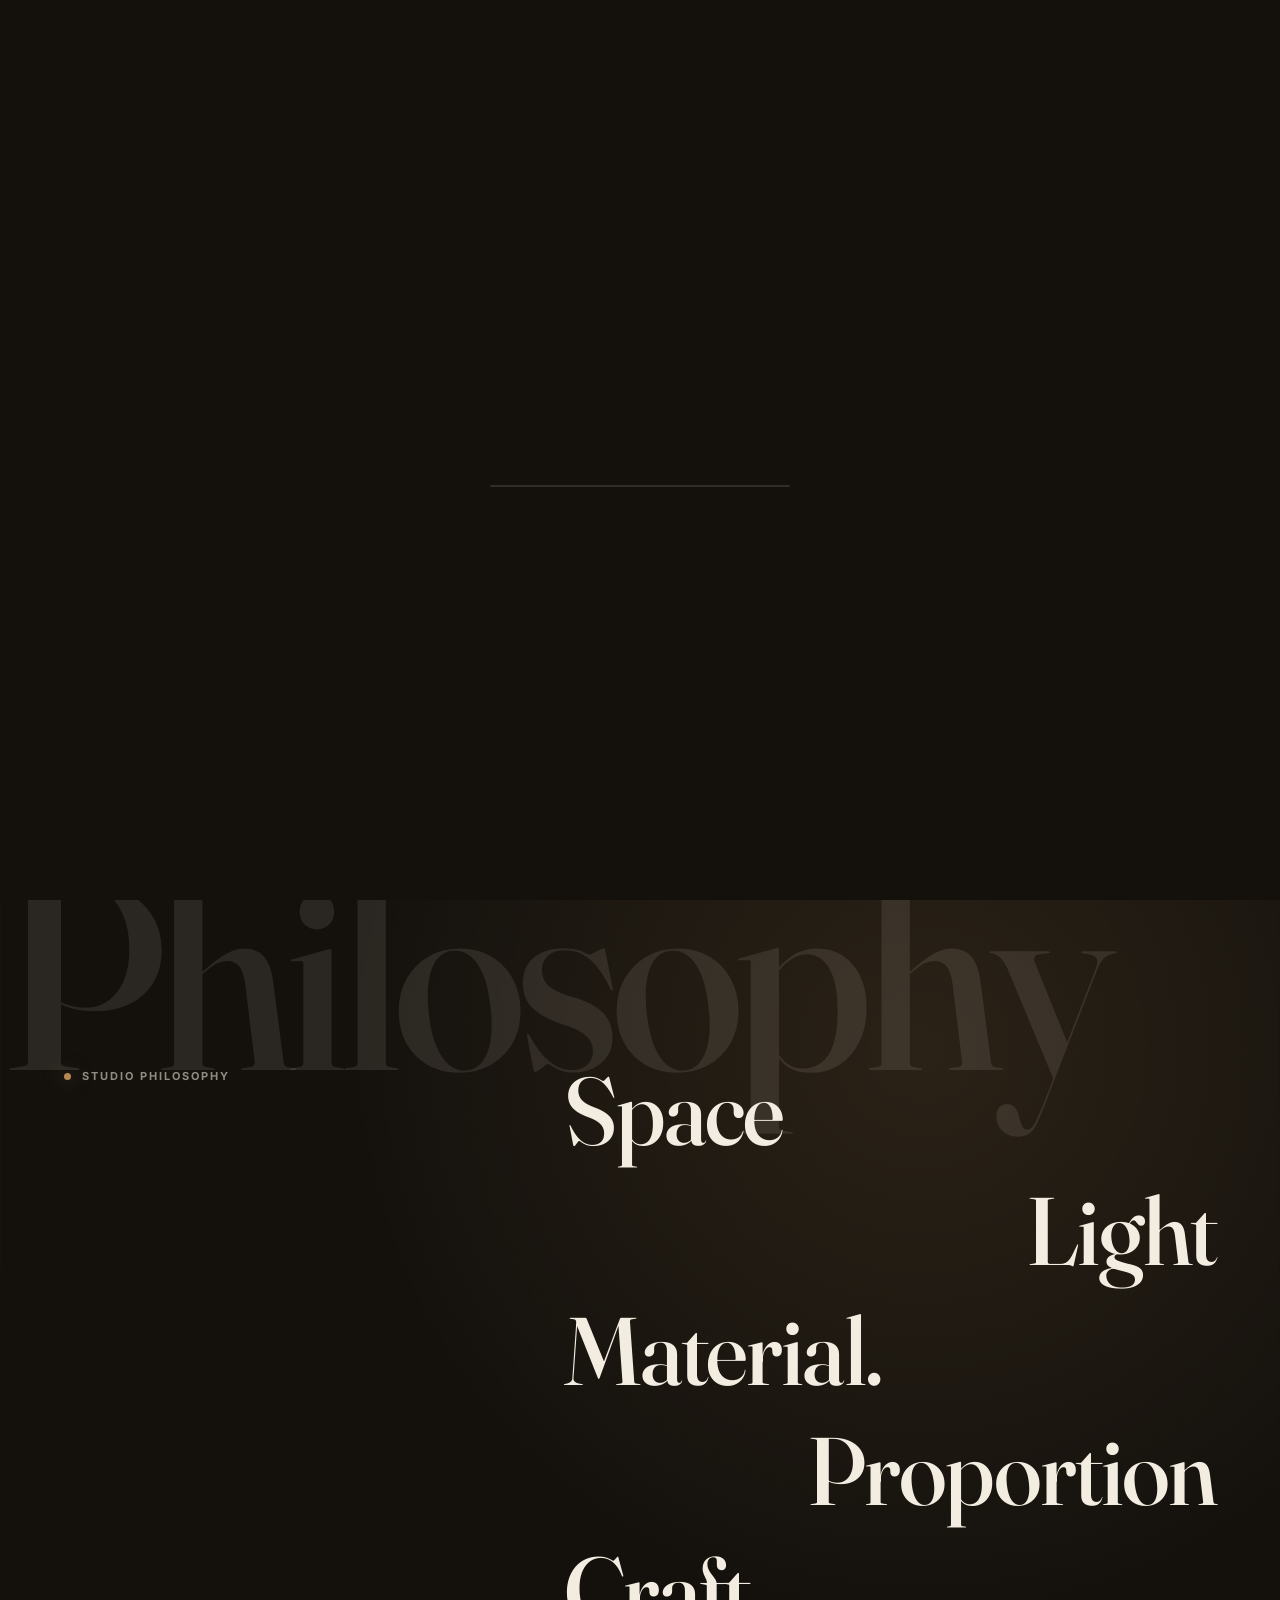
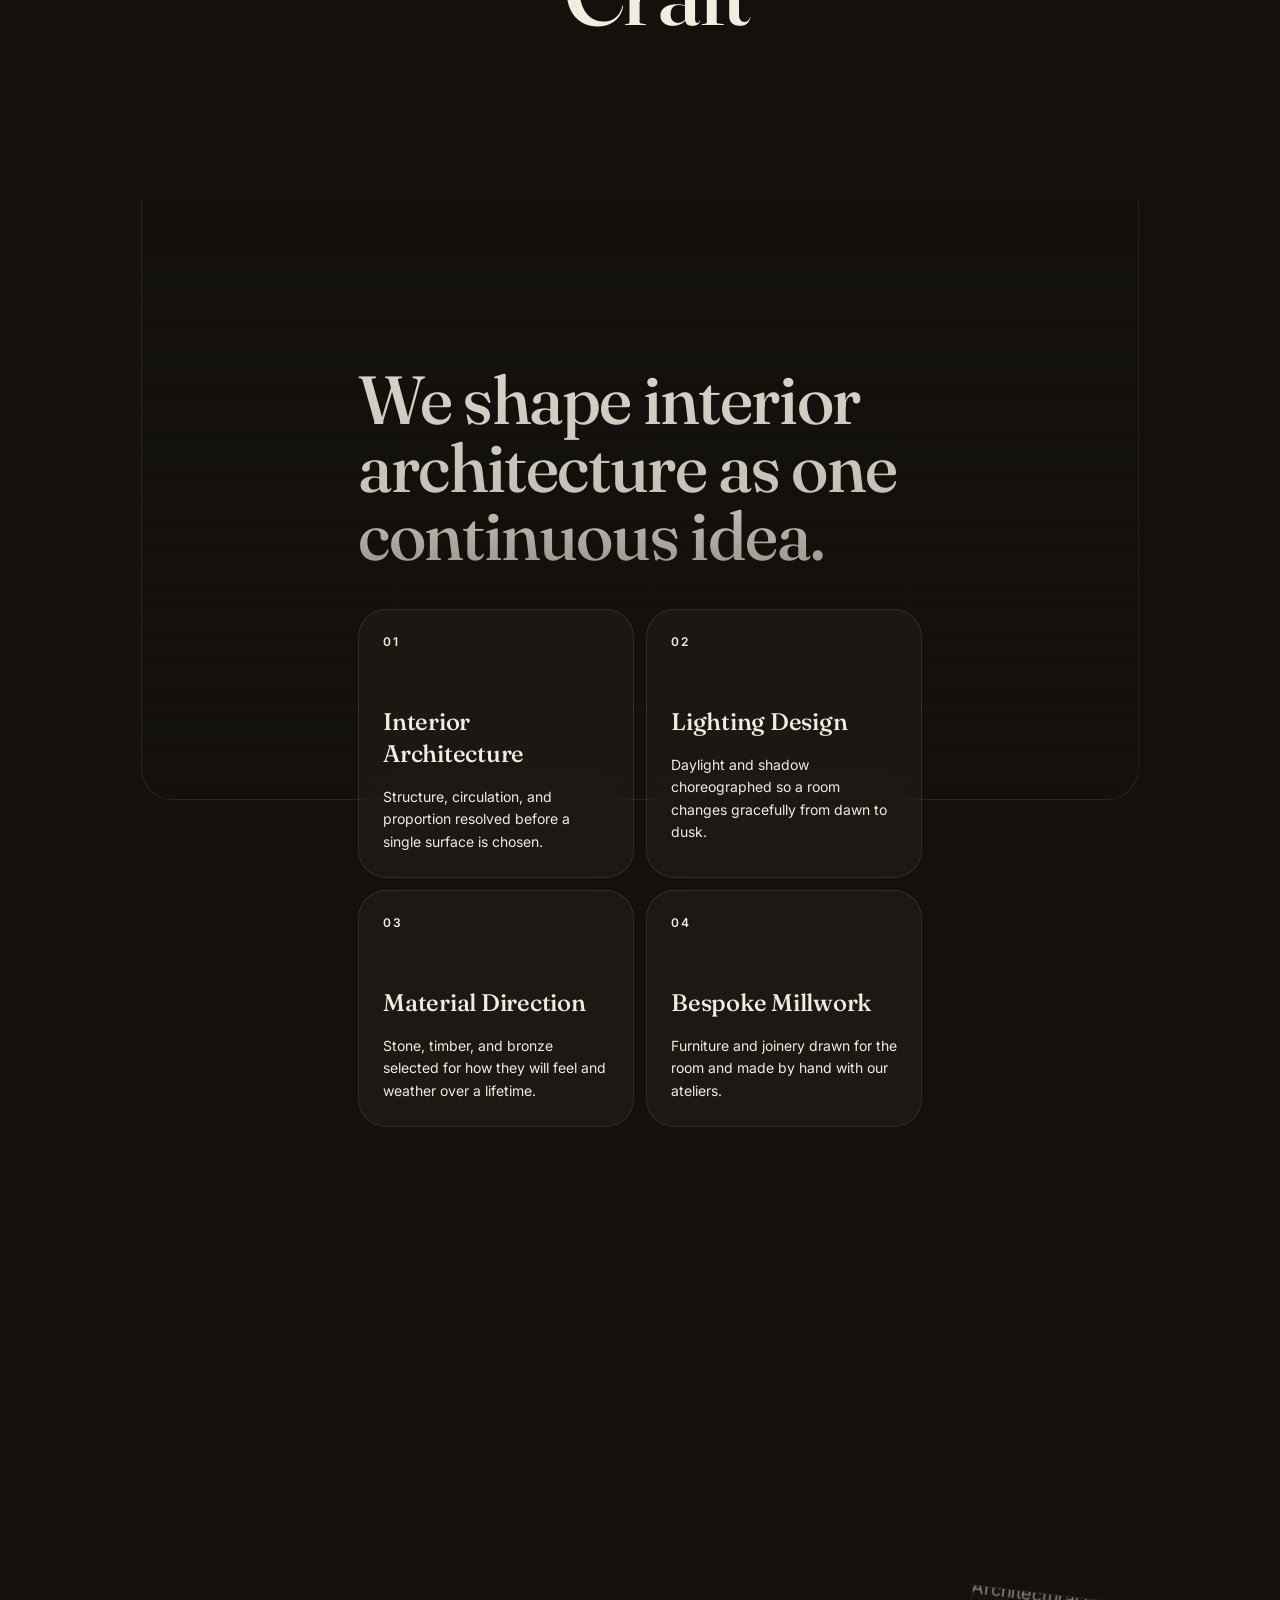
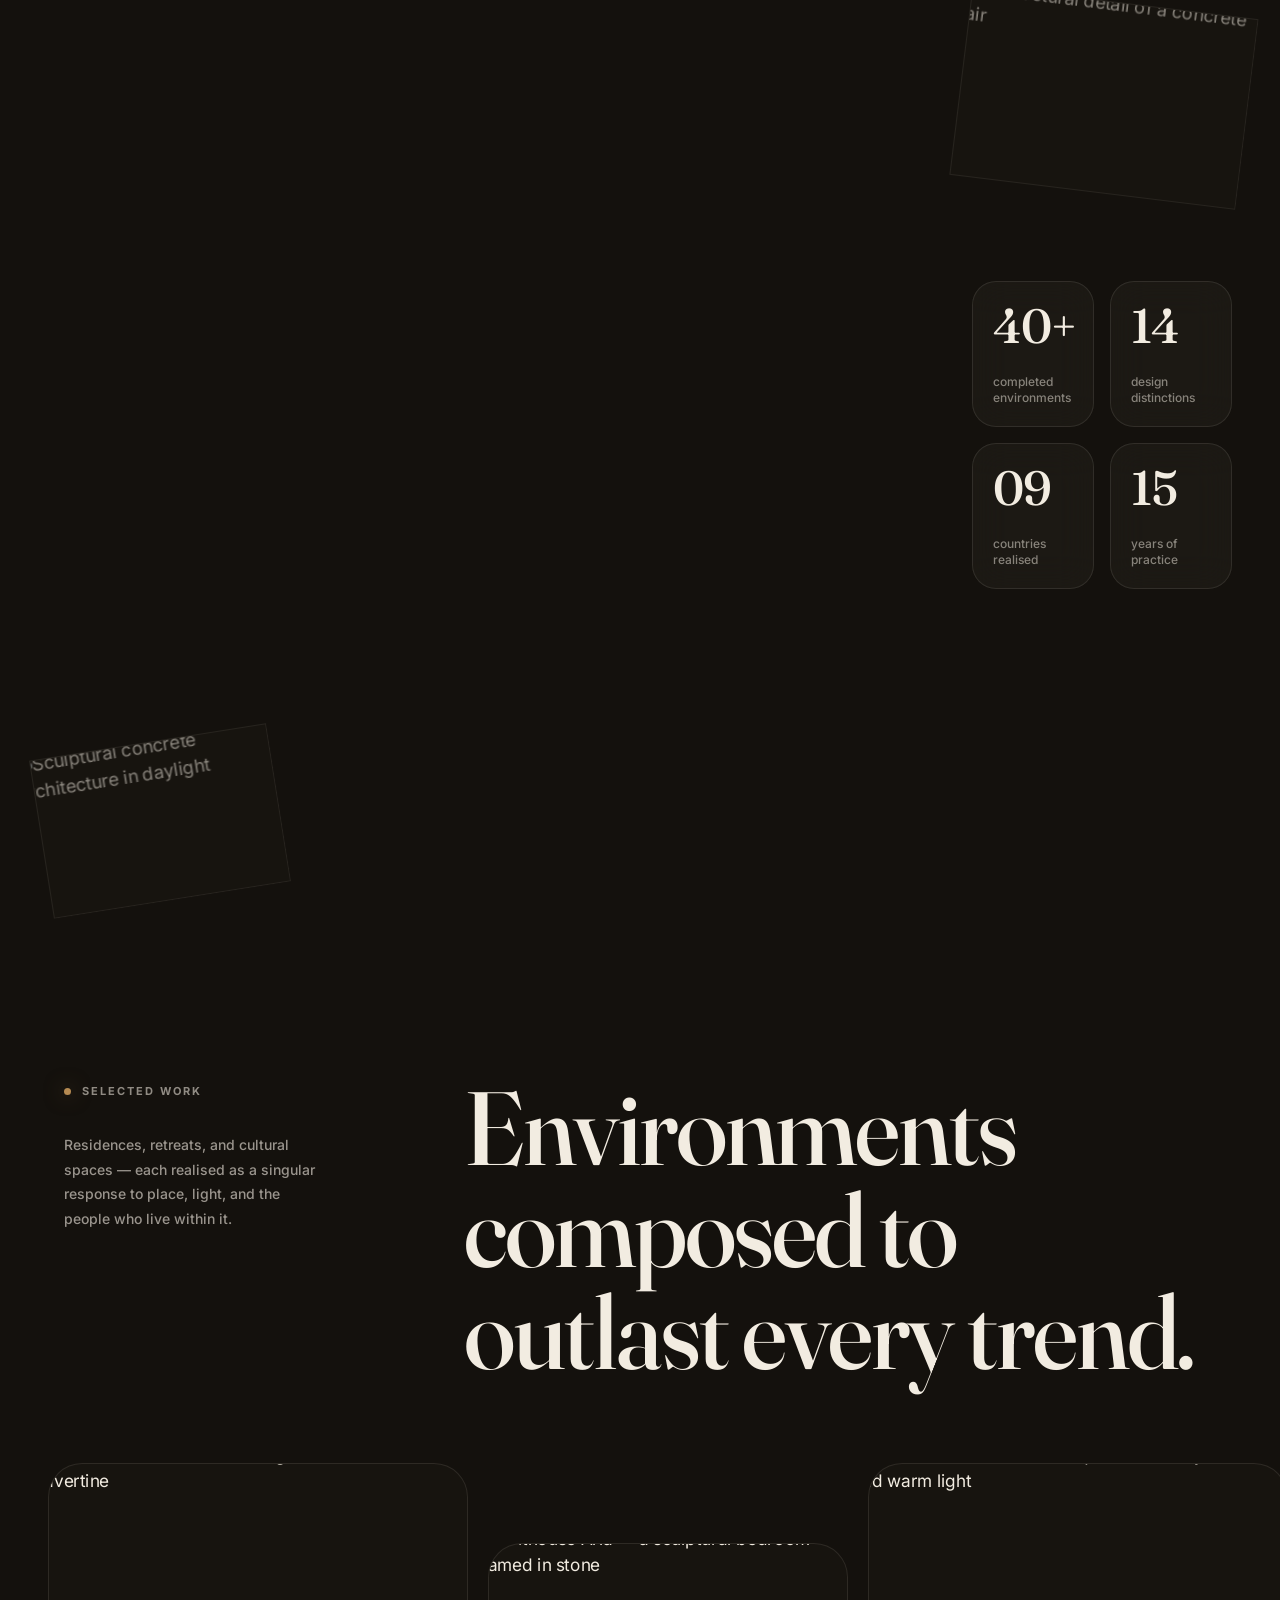
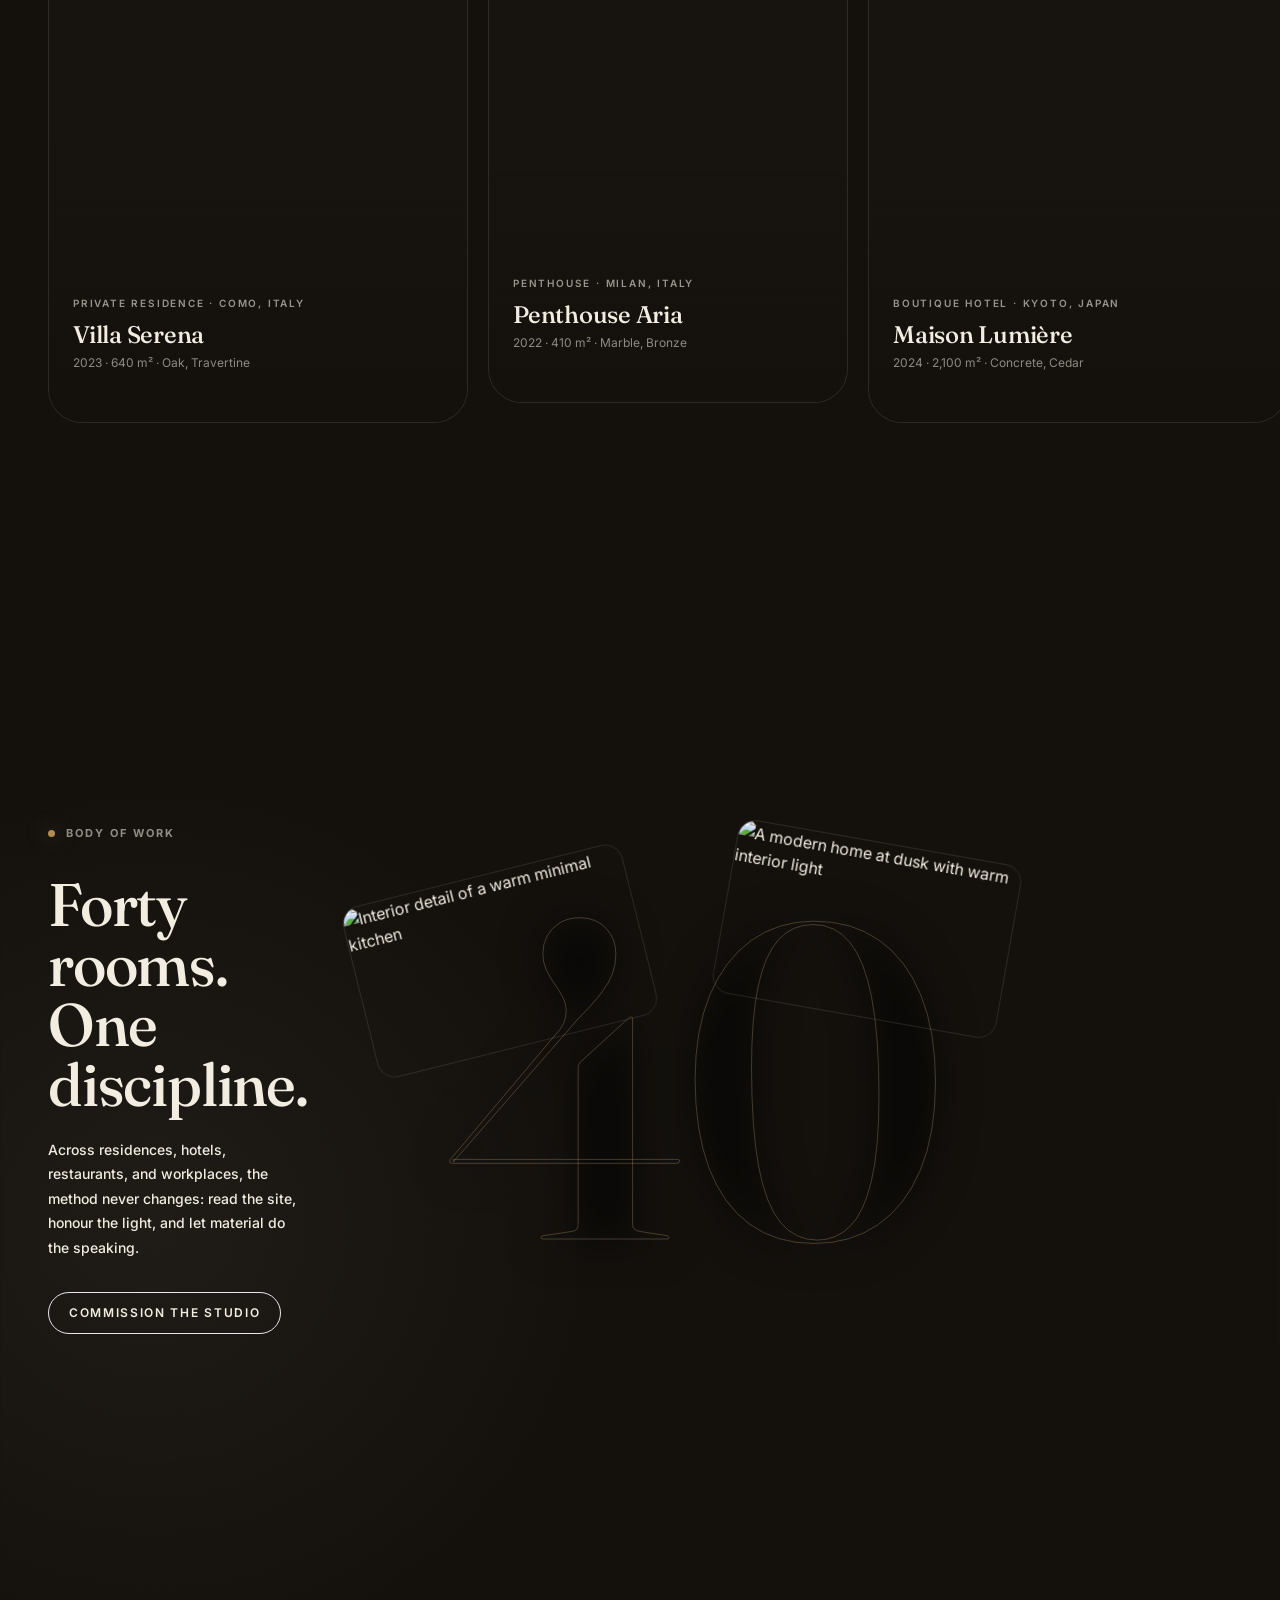
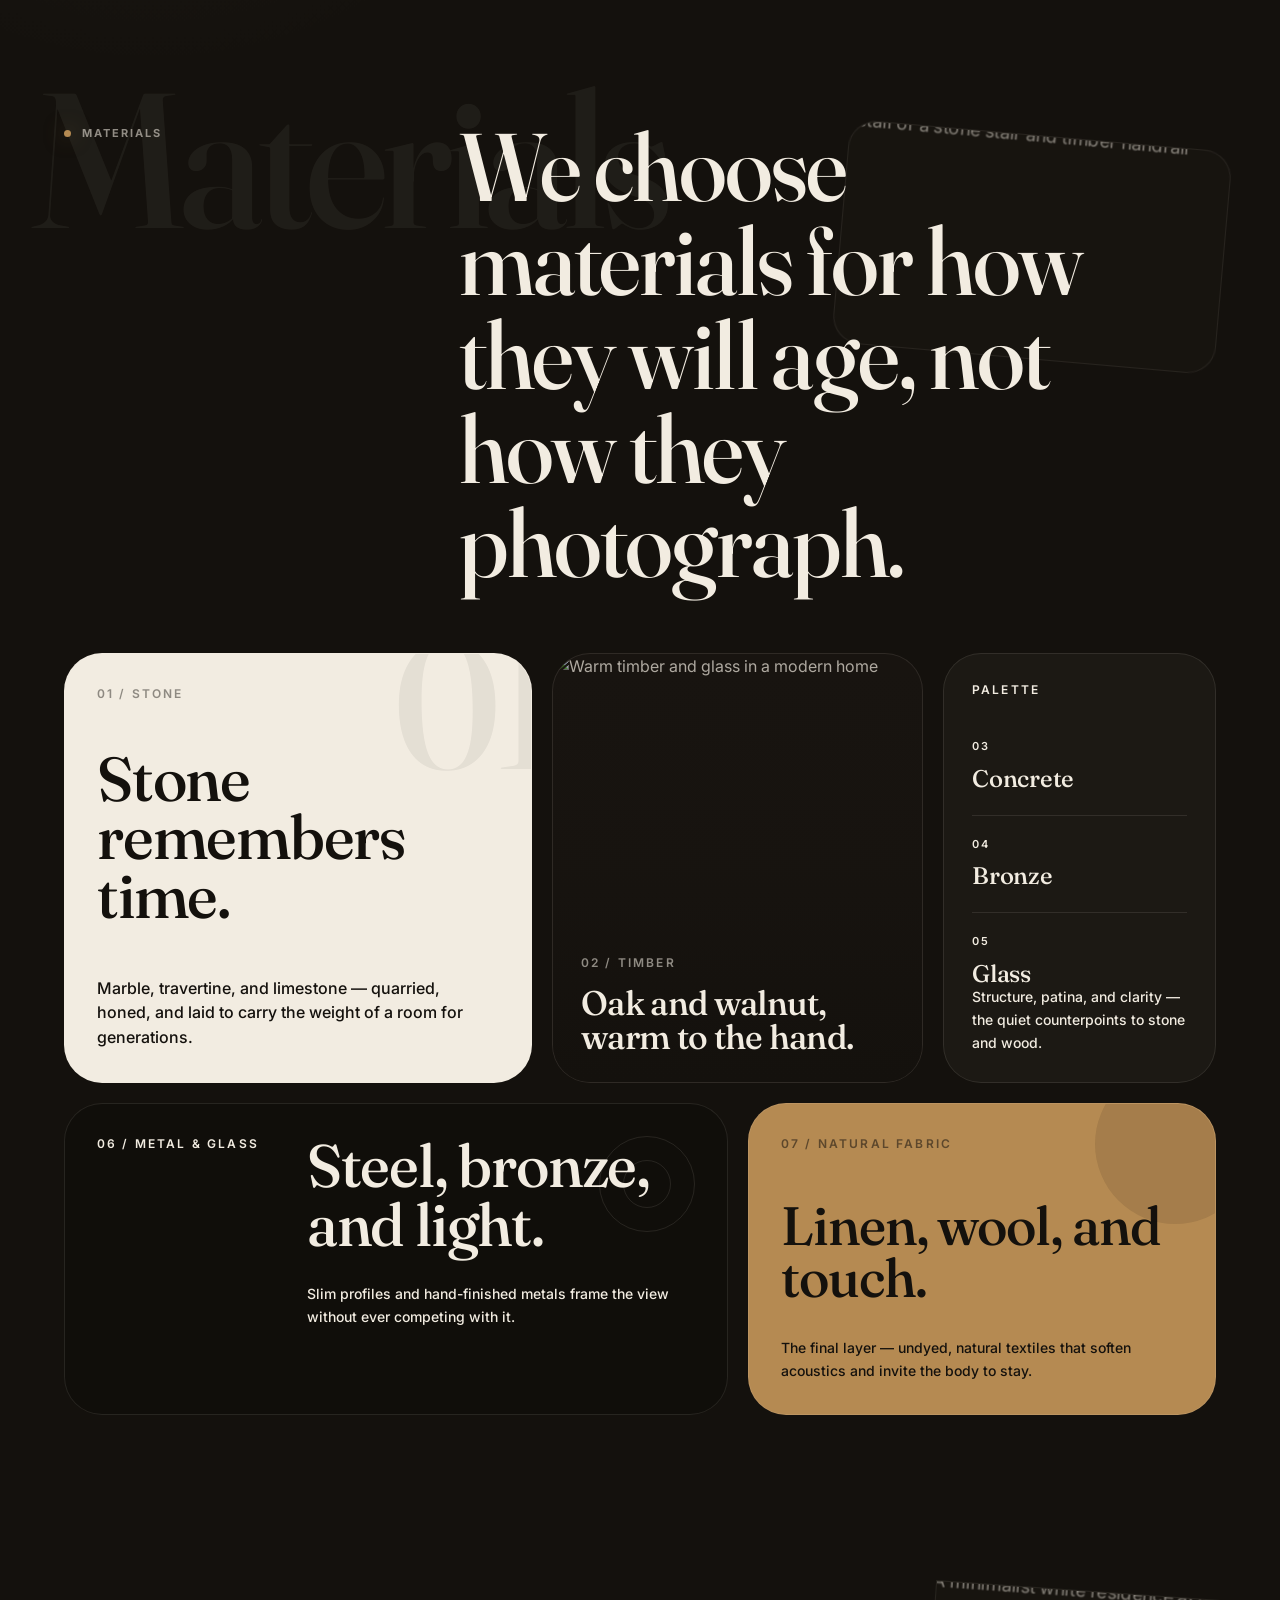
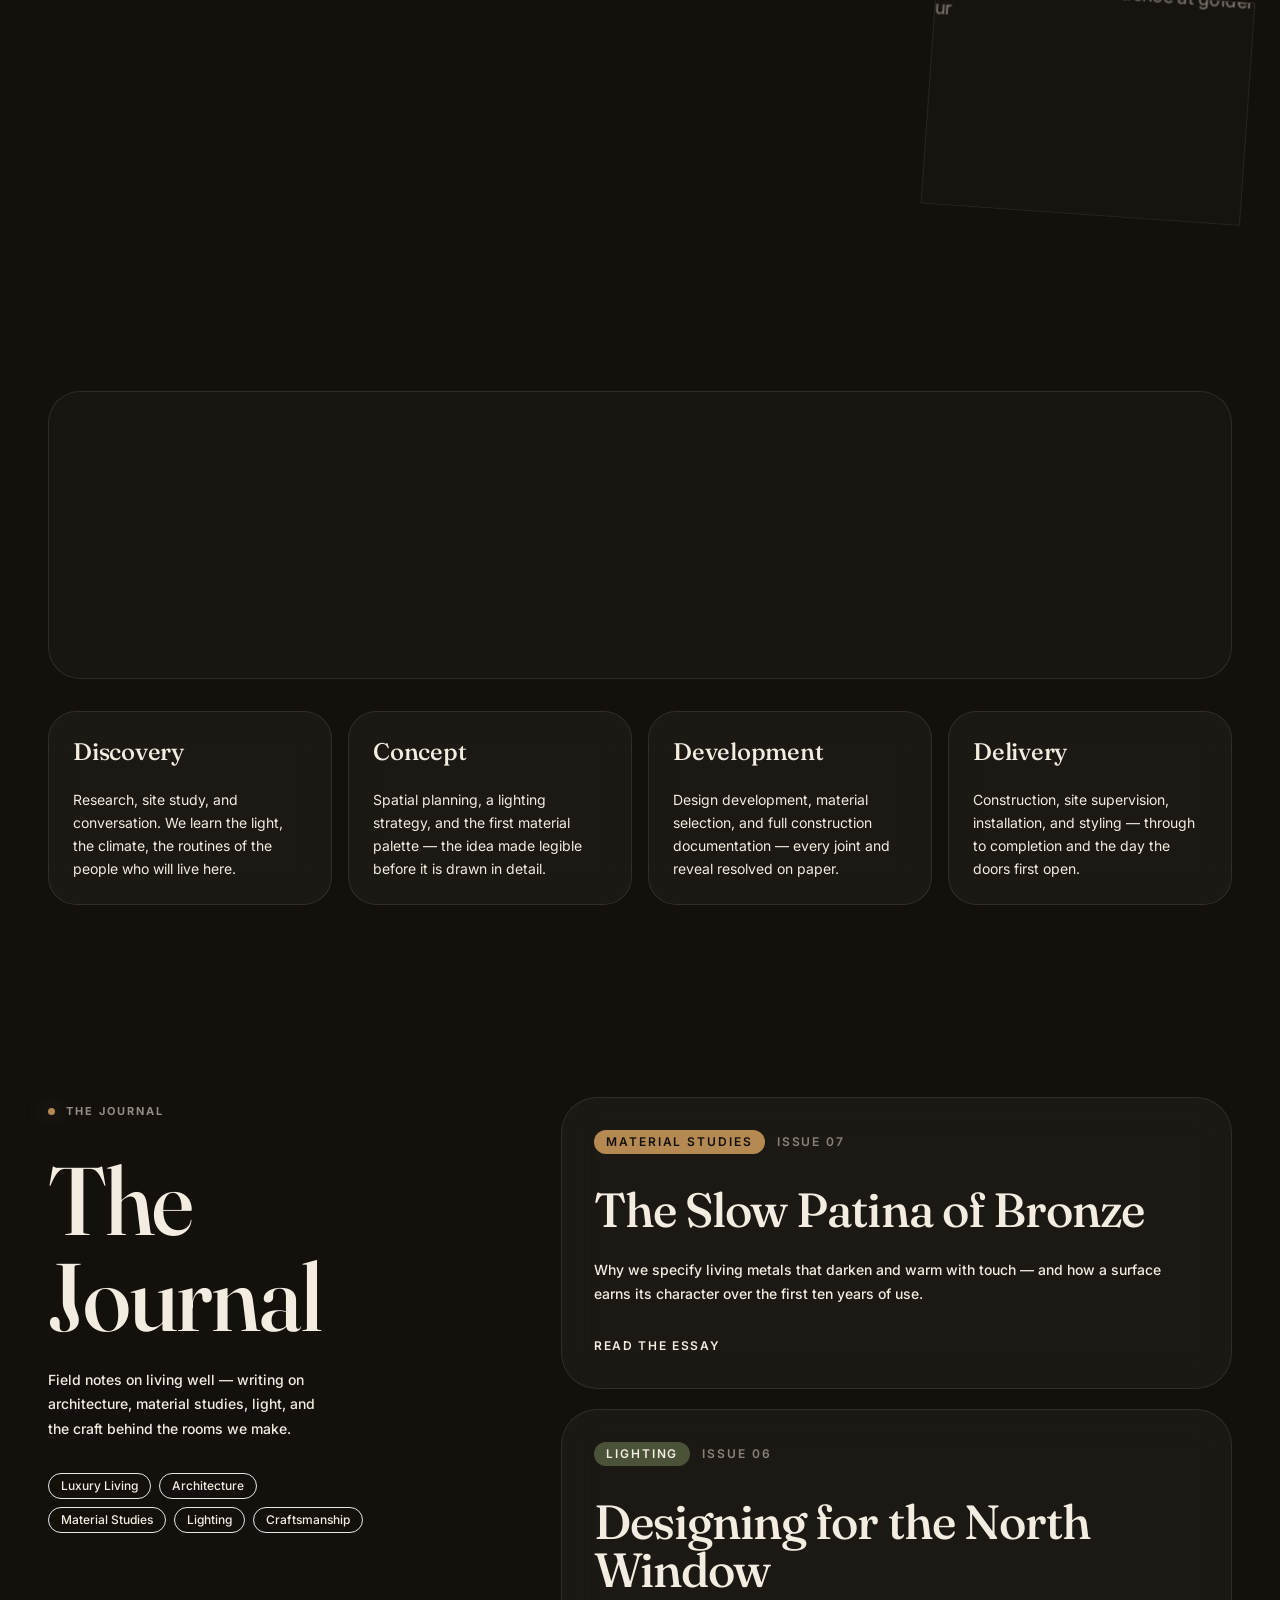
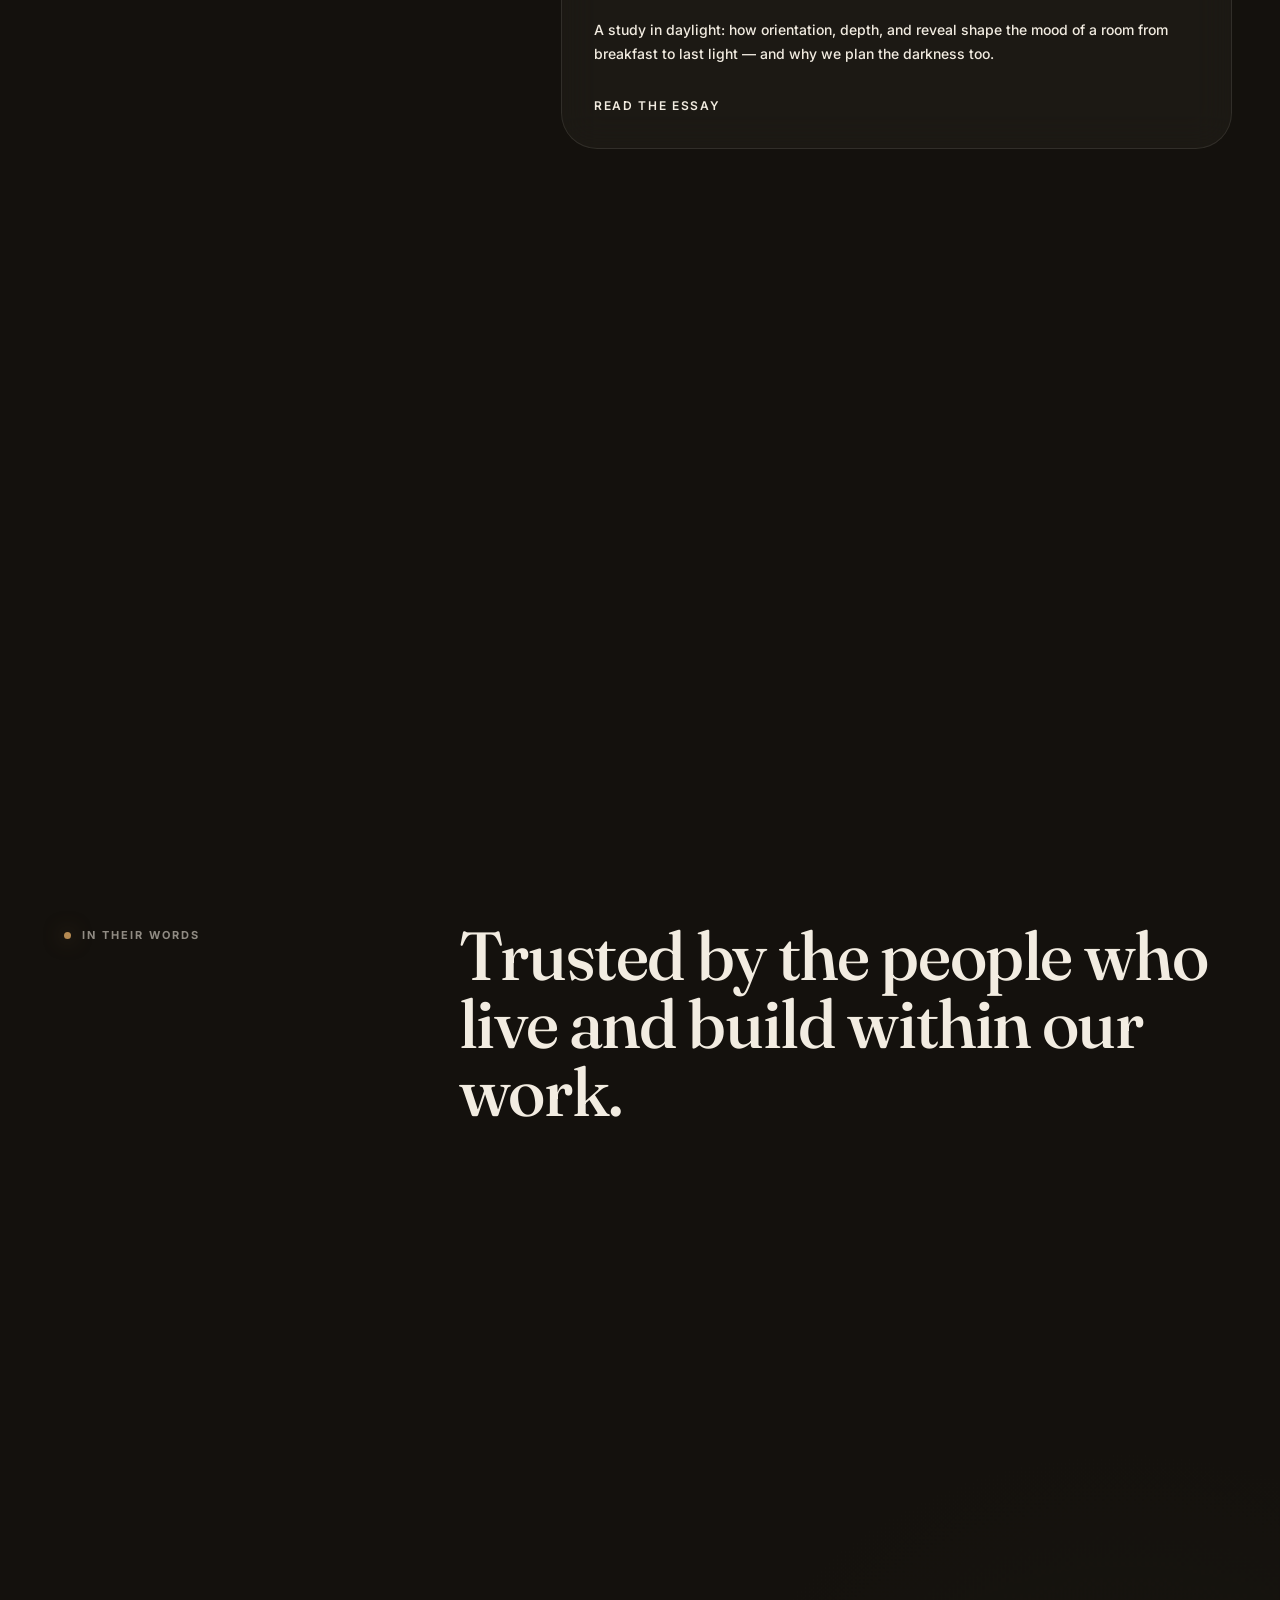
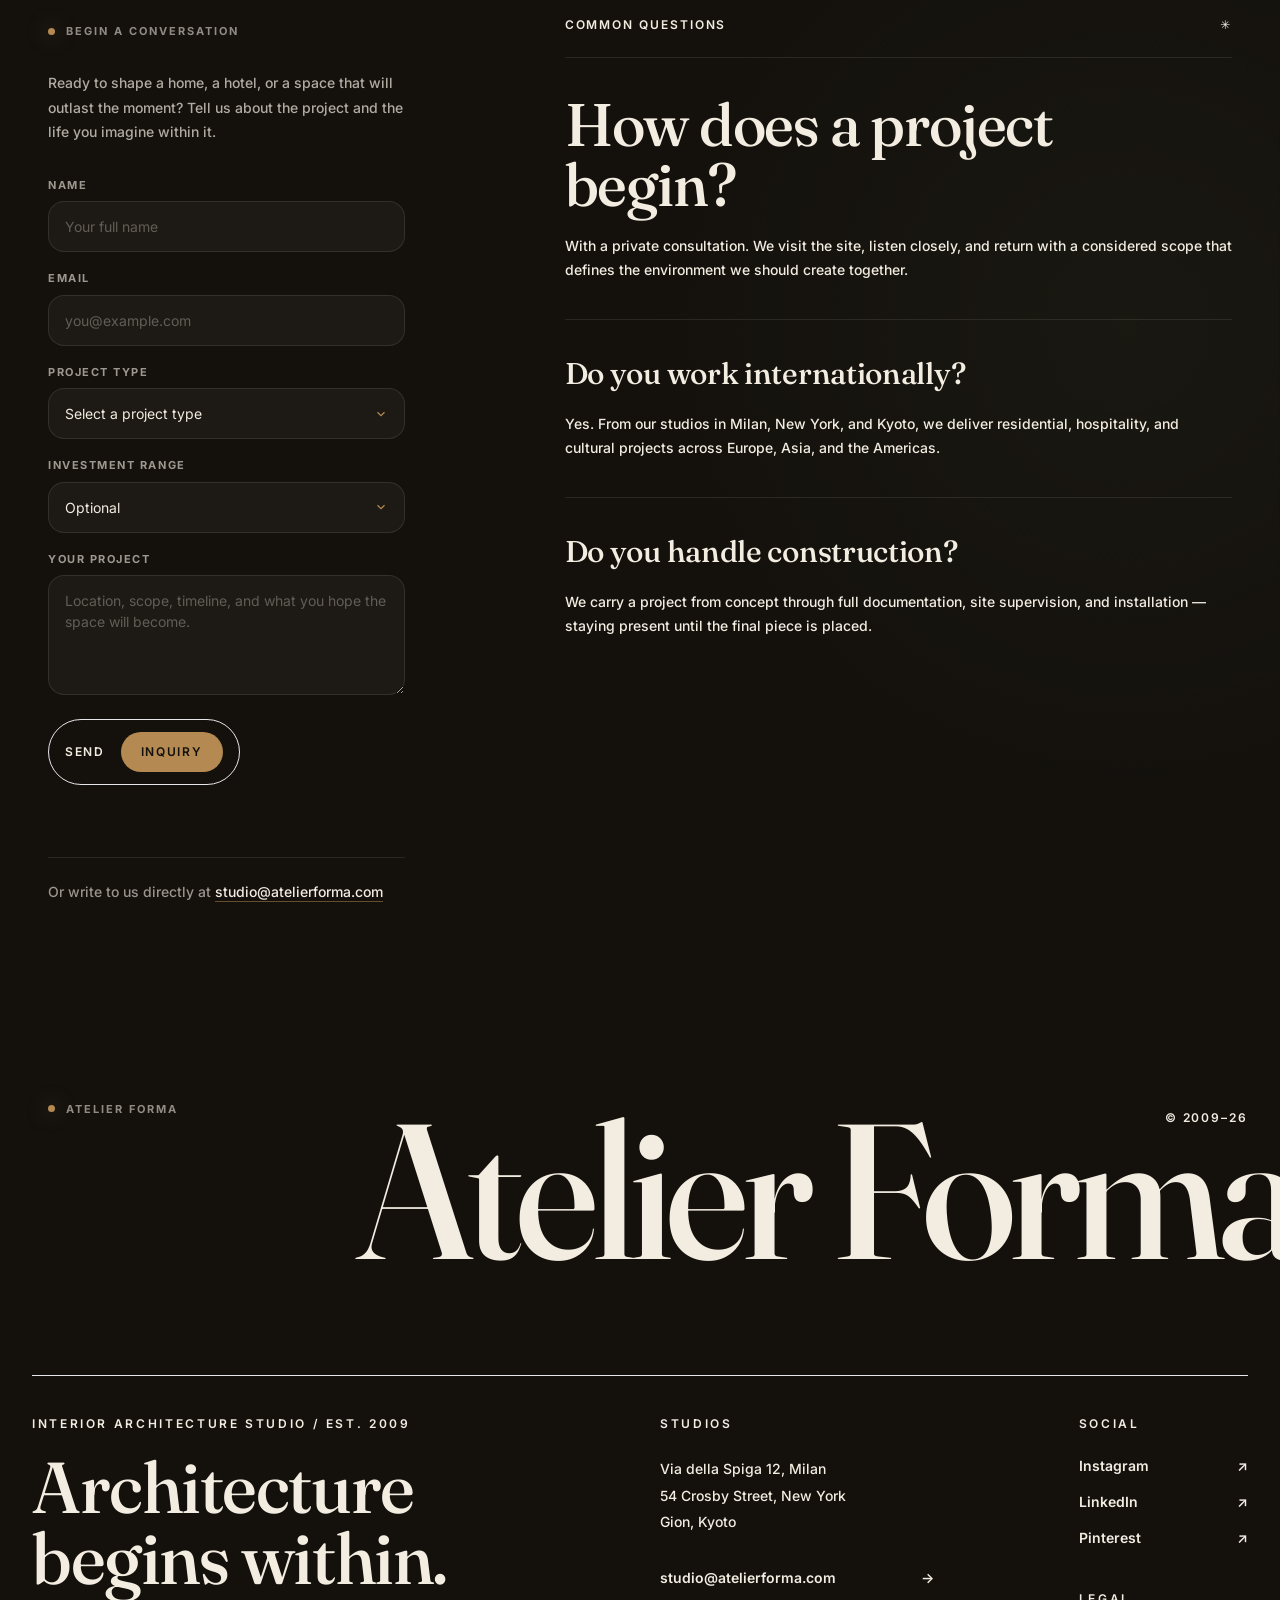
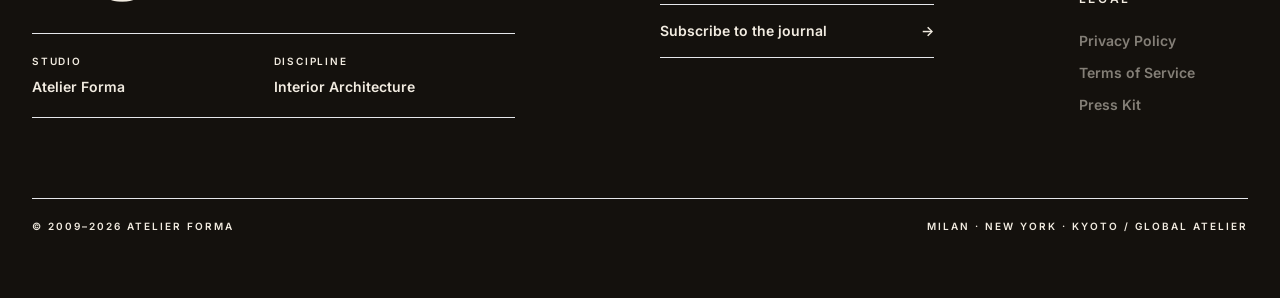
==== commit c1b207c8: "Compile Tailwind to static CSS; add CSP/HSTS + asset caching; semantic hero CTA - Replace CDN Tailwi" ====
--- a/index.html
+++ b/index.html
@@ -42,19 +42,7 @@
 <meta name="twitter:image" content="https://images.unsplash.com/photo-1600607687939-ce8a6c25118c?auto=format&fit=crop&w=1200&q=80">
 
 <!-- Libraries (preserved from source template) -->
-<script src="https://cdn.tailwindcss.com"></script>
-<script>
-  tailwind.config = {
-    theme: {
-      extend: {
-        fontFamily: {
-          serif: ['Fraunces', 'Georgia', 'serif'],
-          sans: ['Inter', 'ui-sans-serif', 'system-ui', 'sans-serif'],
-        },
-      },
-    },
-  };
-</script>
+<link rel="stylesheet" href="/assets/app.css">
 <script src="https://unpkg.com/lucide@latest/dist/umd/lucide.min.js"></script>
 <script src="https://cdnjs.cloudflare.com/ajax/libs/gsap/3.12.5/gsap.min.js"></script>
 <script src="https://cdnjs.cloudflare.com/ajax/libs/gsap/3.12.5/ScrollTrigger.min.js"></script>
@@ -441,9 +429,9 @@
           <div class="absolute inset-0 bg-gradient-to-t from-black/45 via-transparent to-black/10"></div>
         </div>
 
-        <button class="hero-cta absolute right-[-22px] top-1/2 z-20 flex h-16 w-16 -translate-y-1/2 items-center justify-center rounded-full border border-white/18 bg-black/75 text-white shadow-2xl backdrop-blur transition duration-300 hover:scale-110 hover:bg-[#b58a52]" aria-label="Explore projects" onclick="location.href='#work'">
+        <a href="#work" tabindex="-1" aria-hidden="true" class="hero-cta absolute right-[-22px] top-1/2 z-20 flex h-16 w-16 -translate-y-1/2 items-center justify-center rounded-full border border-white/18 bg-black/75 text-white shadow-2xl backdrop-blur transition duration-300 hover:scale-110 hover:bg-[#b58a52]">
           <i data-lucide="arrow-right" class="h-7 w-7"></i>
-        </button>
+        </a>
       </div>
 
       <div class="hero-wordmark wordmark display pointer-events-none absolute -bottom-4 left-2 z-0 select-none text-[26vw] font-medium leading-none text-[#e9e0d2] md:-bottom-10 lg:left-6 lg:text-[22vw]" aria-hidden="true">
--- a/assets/app.css
+++ b/assets/app.css
@@ -0,0 +1 @@
+*,:after,:before{--tw-border-spacing-x:0;--tw-border-spacing-y:0;--tw-translate-x:0;--tw-translate-y:0;--tw-rotate:0;--tw-skew-x:0;--tw-skew-y:0;--tw-scale-x:1;--tw-scale-y:1;--tw-pan-x: ;--tw-pan-y: ;--tw-pinch-zoom: ;--tw-scroll-snap-strictness:proximity;--tw-gradient-from-position: ;--tw-gradient-via-position: ;--tw-gradient-to-position: ;--tw-ordinal: ;--tw-slashed-zero: ;--tw-numeric-figure: ;--tw-numeric-spacing: ;--tw-numeric-fraction: ;--tw-ring-inset: ;--tw-ring-offset-width:0px;--tw-ring-offset-color:#fff;--tw-ring-color:rgba(59,130,246,.5);--tw-ring-offset-shadow:0 0 #0000;--tw-ring-shadow:0 0 #0000;--tw-shadow:0 0 #0000;--tw-shadow-colored:0 0 #0000;--tw-blur: ;--tw-brightness: ;--tw-contrast: ;--tw-grayscale: ;--tw-hue-rotate: ;--tw-invert: ;--tw-saturate: ;--tw-sepia: ;--tw-drop-shadow: ;--tw-backdrop-blur: ;--tw-backdrop-brightness: ;--tw-backdrop-contrast: ;--tw-backdrop-grayscale: ;--tw-backdrop-hue-rotate: ;--tw-backdrop-invert: ;--tw-backdrop-opacity: ;--tw-backdrop-saturate: ;--tw-backdrop-sepia: ;--tw-contain-size: ;--tw-contain-layout: ;--tw-contain-paint: ;--tw-contain-style: }::backdrop{--tw-border-spacing-x:0;--tw-border-spacing-y:0;--tw-translate-x:0;--tw-translate-y:0;--tw-rotate:0;--tw-skew-x:0;--tw-skew-y:0;--tw-scale-x:1;--tw-scale-y:1;--tw-pan-x: ;--tw-pan-y: ;--tw-pinch-zoom: ;--tw-scroll-snap-strictness:proximity;--tw-gradient-from-position: ;--tw-gradient-via-position: ;--tw-gradient-to-position: ;--tw-ordinal: ;--tw-slashed-zero: ;--tw-numeric-figure: ;--tw-numeric-spacing: ;--tw-numeric-fraction: ;--tw-ring-inset: ;--tw-ring-offset-width:0px;--tw-ring-offset-color:#fff;--tw-ring-color:rgba(59,130,246,.5);--tw-ring-offset-shadow:0 0 #0000;--tw-ring-shadow:0 0 #0000;--tw-shadow:0 0 #0000;--tw-shadow-colored:0 0 #0000;--tw-blur: ;--tw-brightness: ;--tw-contrast: ;--tw-grayscale: ;--tw-hue-rotate: ;--tw-invert: ;--tw-saturate: ;--tw-sepia: ;--tw-drop-shadow: ;--tw-backdrop-blur: ;--tw-backdrop-brightness: ;--tw-backdrop-contrast: ;--tw-backdrop-grayscale: ;--tw-backdrop-hue-rotate: ;--tw-backdrop-invert: ;--tw-backdrop-opacity: ;--tw-backdrop-saturate: ;--tw-backdrop-sepia: ;--tw-contain-size: ;--tw-contain-layout: ;--tw-contain-paint: ;--tw-contain-style: }/*! tailwindcss v3.4.19 | MIT License | https://tailwindcss.com*/*,:after,:before{box-sizing:border-box;border:0 solid #e5e7eb}:after,:before{--tw-content:""}:host,html{line-height:1.5;-webkit-text-size-adjust:100%;-moz-tab-size:4;-o-tab-size:4;tab-size:4;font-family:Inter,ui-sans-serif,system-ui,sans-serif;font-feature-settings:normal;font-variation-settings:normal;-webkit-tap-highlight-color:transparent}body{margin:0;line-height:inherit}hr{height:0;color:inherit;border-top-width:1px}abbr:where([title]){-webkit-text-decoration:underline dotted;text-decoration:underline dotted}h1,h2,h3,h4,h5,h6{font-size:inherit;font-weight:inherit}a{color:inherit;text-decoration:inherit}b,strong{font-weight:bolder}code,kbd,pre,samp{font-family:ui-monospace,SFMono-Regular,Menlo,Monaco,Consolas,Liberation Mono,Courier New,monospace;font-feature-settings:normal;font-variation-settings:normal;font-size:1em}small{font-size:80%}sub,sup{font-size:75%;line-height:0;position:relative;vertical-align:baseline}sub{bottom:-.25em}sup{top:-.5em}table{text-indent:0;border-color:inherit;border-collapse:collapse}button,input,optgroup,select,textarea{font-family:inherit;font-feature-settings:inherit;font-variation-settings:inherit;font-size:100%;font-weight:inherit;line-height:inherit;letter-spacing:inherit;color:inherit;margin:0;padding:0}button,select{text-transform:none}button,input:where([type=button]),input:where([type=reset]),input:where([type=submit]){-webkit-appearance:button;background-color:transparent;background-image:none}:-moz-focusring{outline:auto}:-moz-ui-invalid{box-shadow:none}progress{vertical-align:baseline}::-webkit-inner-spin-button,::-webkit-outer-spin-button{height:auto}[type=search]{-webkit-appearance:textfield;outline-offset:-2px}::-webkit-search-decoration{-webkit-appearance:none}::-webkit-file-upload-button{-webkit-appearance:button;font:inherit}summary{display:list-item}blockquote,dd,dl,figure,h1,h2,h3,h4,h5,h6,hr,p,pre{margin:0}fieldset{margin:0}fieldset,legend{padding:0}menu,ol,ul{list-style:none;margin:0;padding:0}dialog{padding:0}textarea{resize:vertical}input::-moz-placeholder,textarea::-moz-placeholder{opacity:1;color:#9ca3af}input::placeholder,textarea::placeholder{opacity:1;color:#9ca3af}[role=button],button{cursor:pointer}:disabled{cursor:default}audio,canvas,embed,iframe,img,object,svg,video{display:block;vertical-align:middle}img,video{max-width:100%;height:auto}[hidden]:where(:not([hidden=until-found])){display:none}.sr-only{position:absolute;width:1px;height:1px;padding:0;margin:-1px;overflow:hidden;clip:rect(0,0,0,0);white-space:nowrap;border-width:0}.pointer-events-none{pointer-events:none}.fixed{position:fixed}.absolute{position:absolute}.relative{position:relative}.inset-0{inset:0}.inset-x-0{left:0;right:0}.-bottom-4{bottom:-1rem}.-right-10{right:-2.5rem}.-right-6{right:-1.5rem}.-top-10{top:-2.5rem}.-top-16{top:-4rem}.bottom-10{bottom:2.5rem}.bottom-12{bottom:3rem}.bottom-16{bottom:4rem}.bottom-24{bottom:6rem}.bottom-6{bottom:1.5rem}.bottom-7{bottom:1.75rem}.left-0{left:0}.left-1\/2{left:50%}.left-10{left:2.5rem}.left-2{left:.5rem}.left-4{left:1rem}.left-5{left:1.25rem}.left-6{left:1.5rem}.left-7{left:1.75rem}.left-\[18\%\]{left:18%}.left-\[36\%\]{left:36%}.left-\[62\%\]{left:62%}.right-10{right:2.5rem}.right-14{right:3.5rem}.right-4{right:1rem}.right-5{right:1.25rem}.right-6{right:1.5rem}.right-7{right:1.75rem}.right-8{right:2rem}.right-\[-22px\]{right:-22px}.top-0{top:0}.top-1\/2{top:50%}.top-10{top:2.5rem}.top-14{top:3.5rem}.top-16{top:4rem}.top-20{top:5rem}.top-24{top:6rem}.top-28{top:7rem}.top-32{top:8rem}.top-52{top:13rem}.top-6{top:1.5rem}.top-8{top:2rem}.top-\[48\%\]{top:48%}.top-\[9\.5rem\]{top:9.5rem}.z-0{z-index:0}.z-10{z-index:10}.z-20{z-index:20}.z-50{z-index:50}.float-right{float:right}.mx-auto{margin-left:auto;margin-right:auto}.mb-10{margin-bottom:2.5rem}.mb-14{margin-bottom:3.5rem}.mb-16{margin-bottom:4rem}.mb-20{margin-bottom:5rem}.mb-5{margin-bottom:1.25rem}.mb-6{margin-bottom:1.5rem}.mb-8{margin-bottom:2rem}.ml-4{margin-left:1rem}.mr-4{margin-right:1rem}.mt-1{margin-top:.25rem}.mt-10{margin-top:2.5rem}.mt-12{margin-top:3rem}.mt-14{margin-top:3.5rem}.mt-16{margin-top:4rem}.mt-2{margin-top:.5rem}.mt-20{margin-top:5rem}.mt-28{margin-top:7rem}.mt-3{margin-top:.75rem}.mt-4{margin-top:1rem}.mt-5{margin-top:1.25rem}.mt-6{margin-top:1.5rem}.mt-7{margin-top:1.75rem}.mt-8{margin-top:2rem}.block{display:block}.inline-block{display:inline-block}.flex{display:flex}.inline-flex{display:inline-flex}.grid{display:grid}.hidden{display:none}.h-1{height:.25rem}.h-1\.5{height:.375rem}.h-10{height:2.5rem}.h-12{height:3rem}.h-16{height:4rem}.h-24{height:6rem}.h-28{height:7rem}.h-32{height:8rem}.h-4{height:1rem}.h-40{height:10rem}.h-44{height:11rem}.h-7{height:1.75rem}.h-72{height:18rem}.h-8{height:2rem}.h-\[340px\]{height:340px}.h-\[360px\]{height:360px}.h-\[420px\]{height:420px}.h-\[430px\]{height:430px}.h-\[46vh\]{height:46vh}.h-full{height:100%}.min-h-\[430px\]{min-height:430px}.min-h-\[520px\]{min-height:520px}.min-h-\[80vh\]{min-height:80vh}.min-h-\[92vh\]{min-height:92vh}.min-h-screen{min-height:100vh}.w-1{width:.25rem}.w-1\.5{width:.375rem}.w-1\/3{width:33.333333%}.w-1\/4{width:25%}.w-10{width:2.5rem}.w-12{width:3rem}.w-16{width:4rem}.w-24{width:6rem}.w-32{width:8rem}.w-36{width:9rem}.w-4{width:1rem}.w-40{width:10rem}.w-44{width:11rem}.w-7{width:1.75rem}.w-72{width:18rem}.w-8{width:2rem}.w-\[280px\]{width:280px}.w-\[300px\]{width:300px}.w-\[310px\]{width:310px}.w-\[320px\]{width:320px}.w-\[78\%\]{width:78%}.w-full{width:100%}.max-w-2xl{max-width:42rem}.max-w-3xl{max-width:48rem}.max-w-4xl{max-width:56rem}.max-w-60{max-width:15rem}.max-w-64{max-width:16rem}.max-w-6xl{max-width:72rem}.max-w-72{max-width:18rem}.max-w-\[360px\]{max-width:360px}.max-w-\[380px\]{max-width:380px}.max-w-lg{max-width:32rem}.max-w-md{max-width:28rem}.max-w-sm{max-width:24rem}.max-w-xl{max-width:36rem}.max-w-xs{max-width:20rem}.shrink-0{flex-shrink:0}.-translate-x-1\/2{--tw-translate-x:-50%}.-translate-x-1\/2,.-translate-x-20{transform:translate(var(--tw-translate-x),var(--tw-translate-y)) rotate(var(--tw-rotate)) skewX(var(--tw-skew-x)) skewY(var(--tw-skew-y)) scaleX(var(--tw-scale-x)) scaleY(var(--tw-scale-y))}.-translate-x-20{--tw-translate-x:-5rem}.-translate-y-1\/2{--tw-translate-y:-50%}.-translate-y-1\/2,.translate-x-20{transform:translate(var(--tw-translate-x),var(--tw-translate-y)) rotate(var(--tw-rotate)) skewX(var(--tw-skew-x)) skewY(var(--tw-skew-y)) scaleX(var(--tw-scale-x)) scaleY(var(--tw-scale-y))}.translate-x-20{--tw-translate-x:5rem}.translate-x-32{--tw-translate-x:8rem}.translate-x-32,.translate-y-10{transform:translate(var(--tw-translate-x),var(--tw-translate-y)) rotate(var(--tw-rotate)) skewX(var(--tw-skew-x)) skewY(var(--tw-skew-y)) scaleX(var(--tw-scale-x)) scaleY(var(--tw-scale-y))}.translate-y-10{--tw-translate-y:2.5rem}.translate-y-12{--tw-translate-y:3rem}.translate-y-12,.translate-y-20{transform:translate(var(--tw-translate-x),var(--tw-translate-y)) rotate(var(--tw-rotate)) skewX(var(--tw-skew-x)) skewY(var(--tw-skew-y)) scaleX(var(--tw-scale-x)) scaleY(var(--tw-scale-y))}.translate-y-20{--tw-translate-y:5rem}.-rotate-\[17deg\]{--tw-rotate:-17deg}.-rotate-\[17deg\],.rotate-\[-14deg\]{transform:translate(var(--tw-translate-x),var(--tw-translate-y)) rotate(var(--tw-rotate)) skewX(var(--tw-skew-x)) skewY(var(--tw-skew-y)) scaleX(var(--tw-scale-x)) scaleY(var(--tw-scale-y))}.rotate-\[-14deg\]{--tw-rotate:-14deg}.rotate-\[-9deg\]{--tw-rotate:-9deg}.rotate-\[-9deg\],.rotate-\[10deg\]{transform:translate(var(--tw-translate-x),var(--tw-translate-y)) rotate(var(--tw-rotate)) skewX(var(--tw-skew-x)) skewY(var(--tw-skew-y)) scaleX(var(--tw-scale-x)) scaleY(var(--tw-scale-y))}.rotate-\[10deg\]{--tw-rotate:10deg}.rotate-\[13deg\]{--tw-rotate:13deg}.rotate-\[13deg\],.rotate-\[18deg\]{transform:translate(var(--tw-translate-x),var(--tw-translate-y)) rotate(var(--tw-rotate)) skewX(var(--tw-skew-x)) skewY(var(--tw-skew-y)) scaleX(var(--tw-scale-x)) scaleY(var(--tw-scale-y))}.rotate-\[18deg\]{--tw-rotate:18deg}.rotate-\[4deg\]{--tw-rotate:4deg}.rotate-\[4deg\],.rotate-\[5deg\]{transform:translate(var(--tw-translate-x),var(--tw-translate-y)) rotate(var(--tw-rotate)) skewX(var(--tw-skew-x)) skewY(var(--tw-skew-y)) scaleX(var(--tw-scale-x)) scaleY(var(--tw-scale-y))}.rotate-\[5deg\]{--tw-rotate:5deg}.rotate-\[7deg\]{--tw-rotate:7deg}.rotate-\[7deg\],.transform{transform:translate(var(--tw-translate-x),var(--tw-translate-y)) rotate(var(--tw-rotate)) skewX(var(--tw-skew-x)) skewY(var(--tw-skew-y)) scaleX(var(--tw-scale-x)) scaleY(var(--tw-scale-y))}.select-none{-webkit-user-select:none;-moz-user-select:none;user-select:none}.resize{resize:both}.grid-cols-1{grid-template-columns:repeat(1,minmax(0,1fr))}.grid-cols-2{grid-template-columns:repeat(2,minmax(0,1fr))}.grid-cols-4{grid-template-columns:repeat(4,minmax(0,1fr))}.flex-col{flex-direction:column}.flex-wrap{flex-wrap:wrap}.items-start{align-items:flex-start}.items-end{align-items:flex-end}.items-center{align-items:center}.justify-center{justify-content:center}.justify-between{justify-content:space-between}.gap-10{gap:2.5rem}.gap-12{gap:3rem}.gap-14{gap:3.5rem}.gap-2{gap:.5rem}.gap-3{gap:.75rem}.gap-4{gap:1rem}.gap-5{gap:1.25rem}.gap-6{gap:1.5rem}.gap-8{gap:2rem}.gap-9{gap:2.25rem}.gap-x-10{-moz-column-gap:2.5rem;column-gap:2.5rem}.gap-x-8{-moz-column-gap:2rem;column-gap:2rem}.gap-y-1{row-gap:.25rem}.gap-y-3{row-gap:.75rem}.space-y-3>:not([hidden])~:not([hidden]){--tw-space-y-reverse:0;margin-top:calc(.75rem*(1 - var(--tw-space-y-reverse)));margin-bottom:calc(.75rem*var(--tw-space-y-reverse))}.space-y-4>:not([hidden])~:not([hidden]){--tw-space-y-reverse:0;margin-top:calc(1rem*(1 - var(--tw-space-y-reverse)));margin-bottom:calc(1rem*var(--tw-space-y-reverse))}.space-y-5>:not([hidden])~:not([hidden]){--tw-space-y-reverse:0;margin-top:calc(1.25rem*(1 - var(--tw-space-y-reverse)));margin-bottom:calc(1.25rem*var(--tw-space-y-reverse))}.divide-x>:not([hidden])~:not([hidden]){--tw-divide-x-reverse:0;border-right-width:calc(1px*var(--tw-divide-x-reverse));border-left-width:calc(1px*(1 - var(--tw-divide-x-reverse)))}.divide-\[\#f2ece1\]\/10>:not([hidden])~:not([hidden]){border-color:hsla(39,40%,92%,.1)}.overflow-hidden{overflow:hidden}.rounded-\[18px\]{border-radius:18px}.rounded-\[20px\]{border-radius:20px}.rounded-\[24px\]{border-radius:24px}.rounded-\[28px\]{border-radius:28px}.rounded-\[30px\]{border-radius:30px}.rounded-\[32px\]{border-radius:32px}.rounded-\[34px\]{border-radius:34px}.rounded-\[36px\]{border-radius:36px}.rounded-\[38px\]{border-radius:38px}.rounded-full{border-radius:9999px}.rounded-b-\[32px\]{border-bottom-right-radius:32px;border-bottom-left-radius:32px}.rounded-r-full{border-top-right-radius:9999px;border-bottom-right-radius:9999px}.border{border-width:1px}.border-x{border-left-width:1px;border-right-width:1px}.border-y{border-top-width:1px}.border-b,.border-y{border-bottom-width:1px}.border-l-2{border-left-width:2px}.border-t{border-top-width:1px}.border-\[\#b58a52\]{--tw-border-opacity:1;border-color:rgb(181 138 82/var(--tw-border-opacity,1))}.border-\[\#f2ece1\]\/10{border-color:hsla(39,40%,92%,.1)}.border-black\/15{border-color:rgba(0,0,0,.15)}.bg-\[\#0f0d0a\]{--tw-bg-opacity:1;background-color:rgb(15 13 10/var(--tw-bg-opacity,1))}.bg-\[\#100e0a\]{--tw-bg-opacity:1;background-color:rgb(16 14 10/var(--tw-bg-opacity,1))}.bg-\[\#14110d\]\/10{background-color:rgba(20,17,13,.1)}.bg-\[\#17140f\]{--tw-bg-opacity:1;background-color:rgb(23 20 15/var(--tw-bg-opacity,1))}.bg-\[\#181410\]{--tw-bg-opacity:1;background-color:rgb(24 20 16/var(--tw-bg-opacity,1))}.bg-\[\#1c150f\]{--tw-bg-opacity:1;background-color:rgb(28 21 15/var(--tw-bg-opacity,1))}.bg-\[\#241f18\]{--tw-bg-opacity:1;background-color:rgb(36 31 24/var(--tw-bg-opacity,1))}.bg-\[\#4a5238\]{--tw-bg-opacity:1;background-color:rgb(74 82 56/var(--tw-bg-opacity,1))}.bg-\[\#b58a52\]{--tw-bg-opacity:1;background-color:rgb(181 138 82/var(--tw-bg-opacity,1))}.bg-\[\#d8ccb6\]{--tw-bg-opacity:1;background-color:rgb(216 204 182/var(--tw-bg-opacity,1))}.bg-\[\#f2ece1\]{--tw-bg-opacity:1;background-color:rgb(242 236 225/var(--tw-bg-opacity,1))}.bg-\[\#f2ece1\]\/\[0\.025\]{background-color:hsla(39,40%,92%,.025)}.bg-\[\#f2ece1\]\/\[0\.035\]{background-color:hsla(39,40%,92%,.035)}.bg-black\/75{background-color:rgba(0,0,0,.75)}.bg-\[linear-gradient\(135deg\2c rgba\(242\2c 236\2c 225\2c \.14\)\2c transparent_45\%\)\]{background-image:linear-gradient(135deg,hsla(39,40%,92%,.14),transparent 45%)}.bg-gradient-to-b{background-image:linear-gradient(to bottom,var(--tw-gradient-stops))}.bg-gradient-to-br{background-image:linear-gradient(to bottom right,var(--tw-gradient-stops))}.bg-gradient-to-t{background-image:linear-gradient(to top,var(--tw-gradient-stops))}.from-\[\#14110d\]{--tw-gradient-from:#14110d var(--tw-gradient-from-position);--tw-gradient-to:rgba(20,17,13,0) var(--tw-gradient-to-position);--tw-gradient-stops:var(--tw-gradient-from),var(--tw-gradient-to)}.from-\[\#b58a52\]\/30{--tw-gradient-from:rgba(181,138,82,.3) var(--tw-gradient-from-position);--tw-gradient-to:rgba(181,138,82,0) var(--tw-gradient-to-position);--tw-gradient-stops:var(--tw-gradient-from),var(--tw-gradient-to)}.from-black\/45{--tw-gradient-from:rgba(0,0,0,.45) var(--tw-gradient-from-position);--tw-gradient-to:transparent var(--tw-gradient-to-position);--tw-gradient-stops:var(--tw-gradient-from),var(--tw-gradient-to)}.from-transparent{--tw-gradient-from:transparent var(--tw-gradient-from-position);--tw-gradient-to:transparent var(--tw-gradient-to-position);--tw-gradient-stops:var(--tw-gradient-from),var(--tw-gradient-to)}.via-\[\#14110d\]\/20{--tw-gradient-to:rgba(20,17,13,0) var(--tw-gradient-to-position);--tw-gradient-stops:var(--tw-gradient-from),rgba(20,17,13,.2) var(--tw-gradient-via-position),var(--tw-gradient-to)}.via-\[\#14110d\]\/25{--tw-gradient-to:rgba(20,17,13,0) var(--tw-gradient-to-position);--tw-gradient-stops:var(--tw-gradient-from),rgba(20,17,13,.25) var(--tw-gradient-via-position),var(--tw-gradient-to)}.via-\[\#14110d\]\/30{--tw-gradient-to:rgba(20,17,13,0) var(--tw-gradient-to-position);--tw-gradient-stops:var(--tw-gradient-from),rgba(20,17,13,.3) var(--tw-gradient-via-position),var(--tw-gradient-to)}.via-transparent{--tw-gradient-to:transparent var(--tw-gradient-to-position);--tw-gradient-stops:var(--tw-gradient-from),transparent var(--tw-gradient-via-position),var(--tw-gradient-to)}.to-\[\#14110d\]{--tw-gradient-to:#14110d var(--tw-gradient-to-position)}.to-\[\#14110d\]\/10{--tw-gradient-to:rgba(20,17,13,.1) var(--tw-gradient-to-position)}.to-black{--tw-gradient-to:#000 var(--tw-gradient-to-position)}.to-black\/10{--tw-gradient-to:rgba(0,0,0,.1) var(--tw-gradient-to-position)}.to-transparent{--tw-gradient-to:transparent var(--tw-gradient-to-position)}.object-cover{-o-object-fit:cover;object-fit:cover}.object-center{-o-object-position:center;object-position:center}.p-5{padding:1.25rem}.p-6{padding:1.5rem}.p-7{padding:1.75rem}.p-8{padding:2rem}.px-3{padding-left:.75rem;padding-right:.75rem}.px-4{padding-left:1rem;padding-right:1rem}.px-5{padding-left:1.25rem;padding-right:1.25rem}.py-1{padding-top:.25rem;padding-bottom:.25rem}.py-10{padding-top:2.5rem;padding-bottom:2.5rem}.py-14{padding-top:3.5rem;padding-bottom:3.5rem}.py-16{padding-top:4rem;padding-bottom:4rem}.py-2{padding-top:.5rem;padding-bottom:.5rem}.py-24{padding-top:6rem;padding-bottom:6rem}.py-3{padding-top:.75rem;padding-bottom:.75rem}.py-5{padding-top:1.25rem;padding-bottom:1.25rem}.py-8{padding-top:2rem;padding-bottom:2rem}.py-9{padding-top:2.25rem;padding-bottom:2.25rem}.pb-16{padding-bottom:4rem}.pb-20{padding-bottom:5rem}.pb-24{padding-bottom:6rem}.pb-4{padding-bottom:1rem}.pb-5{padding-bottom:1.25rem}.pl-6{padding-left:1.5rem}.pt-10{padding-top:2.5rem}.pt-36{padding-top:9rem}.pt-5{padding-top:1.25rem}.pt-6{padding-top:1.5rem}.pt-8{padding-top:2rem}.text-center{text-align:center}.text-right{text-align:right}.align-middle{vertical-align:middle}.font-serif{font-family:Fraunces,Georgia,serif}.text-2xl{font-size:1.5rem;line-height:2rem}.text-3xl{font-size:1.875rem;line-height:2.25rem}.text-4xl{font-size:2.25rem;line-height:2.5rem}.text-5xl{font-size:3rem;line-height:1}.text-6xl{font-size:3.75rem;line-height:1}.text-\[10px\]{font-size:10px}.text-\[10vw\]{font-size:10vw}.text-\[11px\]{font-size:11px}.text-\[120px\]{font-size:120px}.text-\[13rem\]{font-size:13rem}.text-\[15vw\]{font-size:15vw}.text-\[180px\]{font-size:180px}.text-\[18vw\]{font-size:18vw}.text-\[21px\]{font-size:21px}.text-\[22vw\]{font-size:22vw}.text-\[26px\]{font-size:26px}.text-\[26vw\]{font-size:26vw}.text-\[34px\]{font-size:34px}.text-\[4\.4rem\]{font-size:4.4rem}.text-\[42px\]{font-size:42px}.text-\[44px\]{font-size:44px}.text-\[50px\]{font-size:50px}.text-\[52px\]{font-size:52px}.text-\[54px\]{font-size:54px}.text-\[6rem\]{font-size:6rem}.text-base{font-size:1rem;line-height:1.5rem}.text-lg{font-size:1.125rem;line-height:1.75rem}.text-sm{font-size:.875rem;line-height:1.25rem}.text-xl{font-size:1.25rem;line-height:1.75rem}.text-xs{font-size:.75rem;line-height:1rem}.font-medium{font-weight:500}.font-normal{font-weight:400}.font-semibold{font-weight:600}.uppercase{text-transform:uppercase}.italic{font-style:italic}.leading-7{line-height:1.75rem}.leading-\[0\.92\]{line-height:.92}.leading-\[0\.94\]{line-height:.94}.leading-\[0\.96\]{line-height:.96}.leading-\[0\.98\]{line-height:.98}.leading-\[1\.02\]{line-height:1.02}.leading-\[1\.0\]{line-height:1}.leading-\[1\.1\]{line-height:1.1}.leading-\[1\.28\]{line-height:1.28}.leading-\[1\.32\]{line-height:1.32}.leading-\[1\.35\]{line-height:1.35}.leading-\[1\.3\]{line-height:1.3}.leading-\[1\.4\]{line-height:1.4}.leading-\[1\.55\]{line-height:1.55}.leading-\[1\.5\]{line-height:1.5}.leading-\[1\.65\]{line-height:1.65}.leading-\[1\.6\]{line-height:1.6}.leading-\[1\.75\]{line-height:1.75}.leading-\[1\.7\]{line-height:1.7}.leading-\[1\.9\]{line-height:1.9}.leading-none{line-height:1}.tracking-\[-0\.01em\]{letter-spacing:-.01em}.tracking-\[-0\.02em\]{letter-spacing:-.02em}.tracking-\[-0\.03em\]{letter-spacing:-.03em}.tracking-\[0\.14em\]{letter-spacing:.14em}.tracking-\[0\.16em\]{letter-spacing:.16em}.tracking-\[0\.18em\]{letter-spacing:.18em}.tracking-\[0\.22em\]{letter-spacing:.22em}.tracking-\[0\.2em\]{letter-spacing:.2em}.text-\[\#14110d\]{--tw-text-opacity:1;color:rgb(20 17 13/var(--tw-text-opacity,1))}.text-\[\#14110d\]\/45{color:rgba(20,17,13,.45)}.text-\[\#14110d\]\/55{color:rgba(20,17,13,.55)}.text-\[\#14110d\]\/\[0\.06\]{color:rgba(20,17,13,.06)}.text-\[\#4a5238\]\/70{color:rgba(74,82,56,.7)}.text-\[\#b58a52\]{--tw-text-opacity:1;color:rgb(181 138 82/var(--tw-text-opacity,1))}.text-\[\#e9e0d2\]{--tw-text-opacity:1;color:rgb(233 224 210/var(--tw-text-opacity,1))}.text-\[\#f2ece1\]{--tw-text-opacity:1;color:rgb(242 236 225/var(--tw-text-opacity,1))}.text-\[\#f2ece1\]\/10{color:hsla(39,40%,92%,.1)}.text-\[\#f2ece1\]\/40{color:hsla(39,40%,92%,.4)}.text-\[\#f2ece1\]\/45{color:hsla(39,40%,92%,.45)}.text-\[\#f2ece1\]\/50{color:hsla(39,40%,92%,.5)}.text-\[\#f2ece1\]\/55{color:hsla(39,40%,92%,.55)}.text-\[\#f2ece1\]\/60{color:hsla(39,40%,92%,.6)}.text-\[\#f2ece1\]\/70{color:hsla(39,40%,92%,.7)}.text-\[\#f2ece1\]\/80{color:hsla(39,40%,92%,.8)}.text-\[\#f2ece1\]\/85{color:hsla(39,40%,92%,.85)}.text-\[\#f2ece1\]\/90{color:hsla(39,40%,92%,.9)}.text-\[\#f2ece1\]\/\[0\.055\]{color:hsla(39,40%,92%,.055)}.text-white{--tw-text-opacity:1;color:rgb(255 255 255/var(--tw-text-opacity,1))}.underline{text-decoration-line:underline}.decoration-\[\#b58a52\]\/50{text-decoration-color:rgba(181,138,82,.5)}.underline-offset-4{text-underline-offset:4px}.antialiased{-webkit-font-smoothing:antialiased;-moz-osx-font-smoothing:grayscale}.opacity-70{opacity:.7}.shadow{--tw-shadow:0 1px 3px 0 rgba(0,0,0,.1),0 1px 2px -1px rgba(0,0,0,.1);--tw-shadow-colored:0 1px 3px 0 var(--tw-shadow-color),0 1px 2px -1px var(--tw-shadow-color)}.shadow,.shadow-2xl{box-shadow:var(--tw-ring-offset-shadow,0 0 #0000),var(--tw-ring-shadow,0 0 #0000),var(--tw-shadow)}.shadow-2xl{--tw-shadow:0 25px 50px -12px rgba(0,0,0,.25);--tw-shadow-colored:0 25px 50px -12px var(--tw-shadow-color)}.outline{outline-style:solid}.blur{--tw-blur:blur(8px)}.blur,.sepia{filter:var(--tw-blur) var(--tw-brightness) var(--tw-contrast) var(--tw-grayscale) var(--tw-hue-rotate) var(--tw-invert) var(--tw-saturate) var(--tw-sepia) var(--tw-drop-shadow)}.sepia{--tw-sepia:sepia(100%)}.filter{filter:var(--tw-blur) var(--tw-brightness) var(--tw-contrast) var(--tw-grayscale) var(--tw-hue-rotate) var(--tw-invert) var(--tw-saturate) var(--tw-sepia) var(--tw-drop-shadow)}.backdrop-blur{--tw-backdrop-blur:blur(8px)}.backdrop-blur,.backdrop-filter{-webkit-backdrop-filter:var(--tw-backdrop-blur) var(--tw-backdrop-brightness) var(--tw-backdrop-contrast) var(--tw-backdrop-grayscale) var(--tw-backdrop-hue-rotate) var(--tw-backdrop-invert) var(--tw-backdrop-opacity) var(--tw-backdrop-saturate) var(--tw-backdrop-sepia);backdrop-filter:var(--tw-backdrop-blur) var(--tw-backdrop-brightness) var(--tw-backdrop-contrast) var(--tw-backdrop-grayscale) var(--tw-backdrop-hue-rotate) var(--tw-backdrop-invert) var(--tw-backdrop-opacity) var(--tw-backdrop-saturate) var(--tw-backdrop-sepia)}.transition{transition-property:color,background-color,border-color,text-decoration-color,fill,stroke,opacity,box-shadow,transform,filter,-webkit-backdrop-filter;transition-property:color,background-color,border-color,text-decoration-color,fill,stroke,opacity,box-shadow,transform,filter,backdrop-filter;transition-property:color,background-color,border-color,text-decoration-color,fill,stroke,opacity,box-shadow,transform,filter,backdrop-filter,-webkit-backdrop-filter;transition-timing-function:cubic-bezier(.4,0,.2,1);transition-duration:.15s}.duration-300{transition-duration:.3s}.duration-700{transition-duration:.7s}.will-change-transform{will-change:transform}.hover\:scale-110:hover{--tw-scale-x:1.1;--tw-scale-y:1.1;transform:translate(var(--tw-translate-x),var(--tw-translate-y)) rotate(var(--tw-rotate)) skewX(var(--tw-skew-x)) skewY(var(--tw-skew-y)) scaleX(var(--tw-scale-x)) scaleY(var(--tw-scale-y))}.hover\:border-\[\#b58a52\]\/60:hover{border-color:rgba(181,138,82,.6)}.hover\:border-\[\#f2ece1\]\/40:hover{border-color:hsla(39,40%,92%,.4)}.hover\:bg-\[\#b58a52\]:hover{--tw-bg-opacity:1;background-color:rgb(181 138 82/var(--tw-bg-opacity,1))}.hover\:text-\[\#b58a52\]:hover{--tw-text-opacity:1;color:rgb(181 138 82/var(--tw-text-opacity,1))}.hover\:text-\[\#f2ece1\]:hover{--tw-text-opacity:1;color:rgb(242 236 225/var(--tw-text-opacity,1))}.hover\:decoration-\[\#b58a52\]:hover{text-decoration-color:#b58a52}.group:hover .group-hover\:translate-x-1{--tw-translate-x:0.25rem}.group:hover .group-hover\:translate-x-1,.group:hover .group-hover\:translate-x-2{transform:translate(var(--tw-translate-x),var(--tw-translate-y)) rotate(var(--tw-rotate)) skewX(var(--tw-skew-x)) skewY(var(--tw-skew-y)) scaleX(var(--tw-scale-x)) scaleY(var(--tw-scale-y))}.group:hover .group-hover\:translate-x-2{--tw-translate-x:0.5rem}.group:hover .group-hover\:scale-105{--tw-scale-x:1.05;--tw-scale-y:1.05;transform:translate(var(--tw-translate-x),var(--tw-translate-y)) rotate(var(--tw-rotate)) skewX(var(--tw-skew-x)) skewY(var(--tw-skew-y)) scaleX(var(--tw-scale-x)) scaleY(var(--tw-scale-y))}.group:hover .group-hover\:text-\[\#b58a52\]{--tw-text-opacity:1;color:rgb(181 138 82/var(--tw-text-opacity,1))}.group:hover .group-hover\:text-\[\#f2ece1\]{--tw-text-opacity:1;color:rgb(242 236 225/var(--tw-text-opacity,1))}.group:hover .group-hover\:opacity-90{opacity:.9}@media (min-width:640px){.sm\:grid-cols-2{grid-template-columns:repeat(2,minmax(0,1fr))}.sm\:grid-cols-3{grid-template-columns:repeat(3,minmax(0,1fr))}.sm\:flex-row{flex-direction:row}.sm\:items-center{align-items:center}.sm\:justify-between{justify-content:space-between}.sm\:text-\[7rem\]{font-size:7rem}.sm\:text-\[9rem\]{font-size:9rem}}@media (min-width:768px){.md\:-bottom-10{bottom:-2.5rem}.md\:bottom-20{bottom:5rem}.md\:left-10{left:2.5rem}.md\:left-8{left:2rem}.md\:right-8{right:2rem}.md\:top-10{top:2.5rem}.md\:top-20{top:5rem}.md\:top-28{top:7rem}.md\:col-span-12{grid-column:span 12/span 12}.md\:col-span-2{grid-column:span 2/span 2}.md\:col-span-3{grid-column:span 3/span 3}.md\:col-span-4{grid-column:span 4/span 4}.md\:col-span-5{grid-column:span 5/span 5}.md\:col-span-6{grid-column:span 6/span 6}.md\:col-span-7{grid-column:span 7/span 7}.md\:col-span-8{grid-column:span 8/span 8}.md\:col-span-9{grid-column:span 9/span 9}.md\:col-start-10{grid-column-start:10}.md\:col-start-11{grid-column-start:11}.md\:col-start-4{grid-column-start:4}.md\:col-start-5{grid-column-start:5}.md\:col-start-6{grid-column-start:6}.md\:col-start-7{grid-column-start:7}.md\:block{display:block}.md\:flex{display:flex}.md\:hidden{display:none}.md\:h-40{height:10rem}.md\:h-48{height:12rem}.md\:h-56{height:14rem}.md\:h-\[440px\]{height:440px}.md\:h-\[460px\]{height:460px}.md\:h-\[480px\]{height:480px}.md\:h-\[560px\]{height:560px}.md\:w-60{width:15rem}.md\:w-72{width:18rem}.md\:w-80{width:20rem}.md\:w-\[360px\]{width:360px}.md\:w-\[420px\]{width:420px}.md\:w-\[430px\]{width:430px}.md\:grid-cols-12{grid-template-columns:repeat(12,minmax(0,1fr))}.md\:grid-cols-2{grid-template-columns:repeat(2,minmax(0,1fr))}.md\:grid-cols-3{grid-template-columns:repeat(3,minmax(0,1fr))}.md\:grid-cols-4{grid-template-columns:repeat(4,minmax(0,1fr))}.md\:flex-row{flex-direction:row}.md\:items-center{align-items:center}.md\:px-8{padding-left:2rem;padding-right:2rem}.md\:text-2xl{font-size:1.5rem;line-height:2rem}.md\:text-3xl{font-size:1.875rem;line-height:2.25rem}.md\:text-5xl{font-size:3rem;line-height:1}.md\:text-6xl{font-size:3.75rem;line-height:1}.md\:text-8xl{font-size:6rem;line-height:1}.md\:text-\[12rem\]{font-size:12rem}.md\:text-\[13rem\]{font-size:13rem}.md\:text-\[15vw\]{font-size:15vw}.md\:text-\[24rem\]{font-size:24rem}.md\:text-\[28px\]{font-size:28px}.md\:text-\[31px\]{font-size:31px}.md\:text-\[54px\]{font-size:54px}.md\:text-\[60px\]{font-size:60px}.md\:text-\[62px\]{font-size:62px}.md\:text-\[68px\]{font-size:68px}.md\:text-\[84px\]{font-size:84px}.md\:text-\[86px\]{font-size:86px}.md\:text-\[8rem\]{font-size:8rem}.md\:text-\[9\.5rem\]{font-size:9.5rem}.md\:text-xl{font-size:1.25rem;line-height:1.75rem}}@media (min-width:1024px){.lg\:left-6{left:1.5rem}.lg\:right-14{right:3.5rem}.lg\:block{display:block}.lg\:h-56{height:14rem}.lg\:h-\[600px\]{height:600px}.lg\:h-\[620px\]{height:620px}.lg\:w-96{width:24rem}.lg\:w-\[480px\]{width:480px}.lg\:grid-cols-3{grid-template-columns:repeat(3,minmax(0,1fr))}.lg\:px-12{padding-left:3rem;padding-right:3rem}.lg\:text-\[104px\]{font-size:104px}.lg\:text-\[128px\]{font-size:128px}.lg\:text-\[12rem\]{font-size:12rem}.lg\:text-\[17rem\]{font-size:17rem}.lg\:text-\[22vw\]{font-size:22vw}.lg\:text-\[28rem\]{font-size:28rem}.lg\:text-\[68px\]{font-size:68px}.lg\:text-\[72px\]{font-size:72px}.lg\:text-\[96px\]{font-size:96px}.lg\:text-\[9rem\]{font-size:9rem}}
